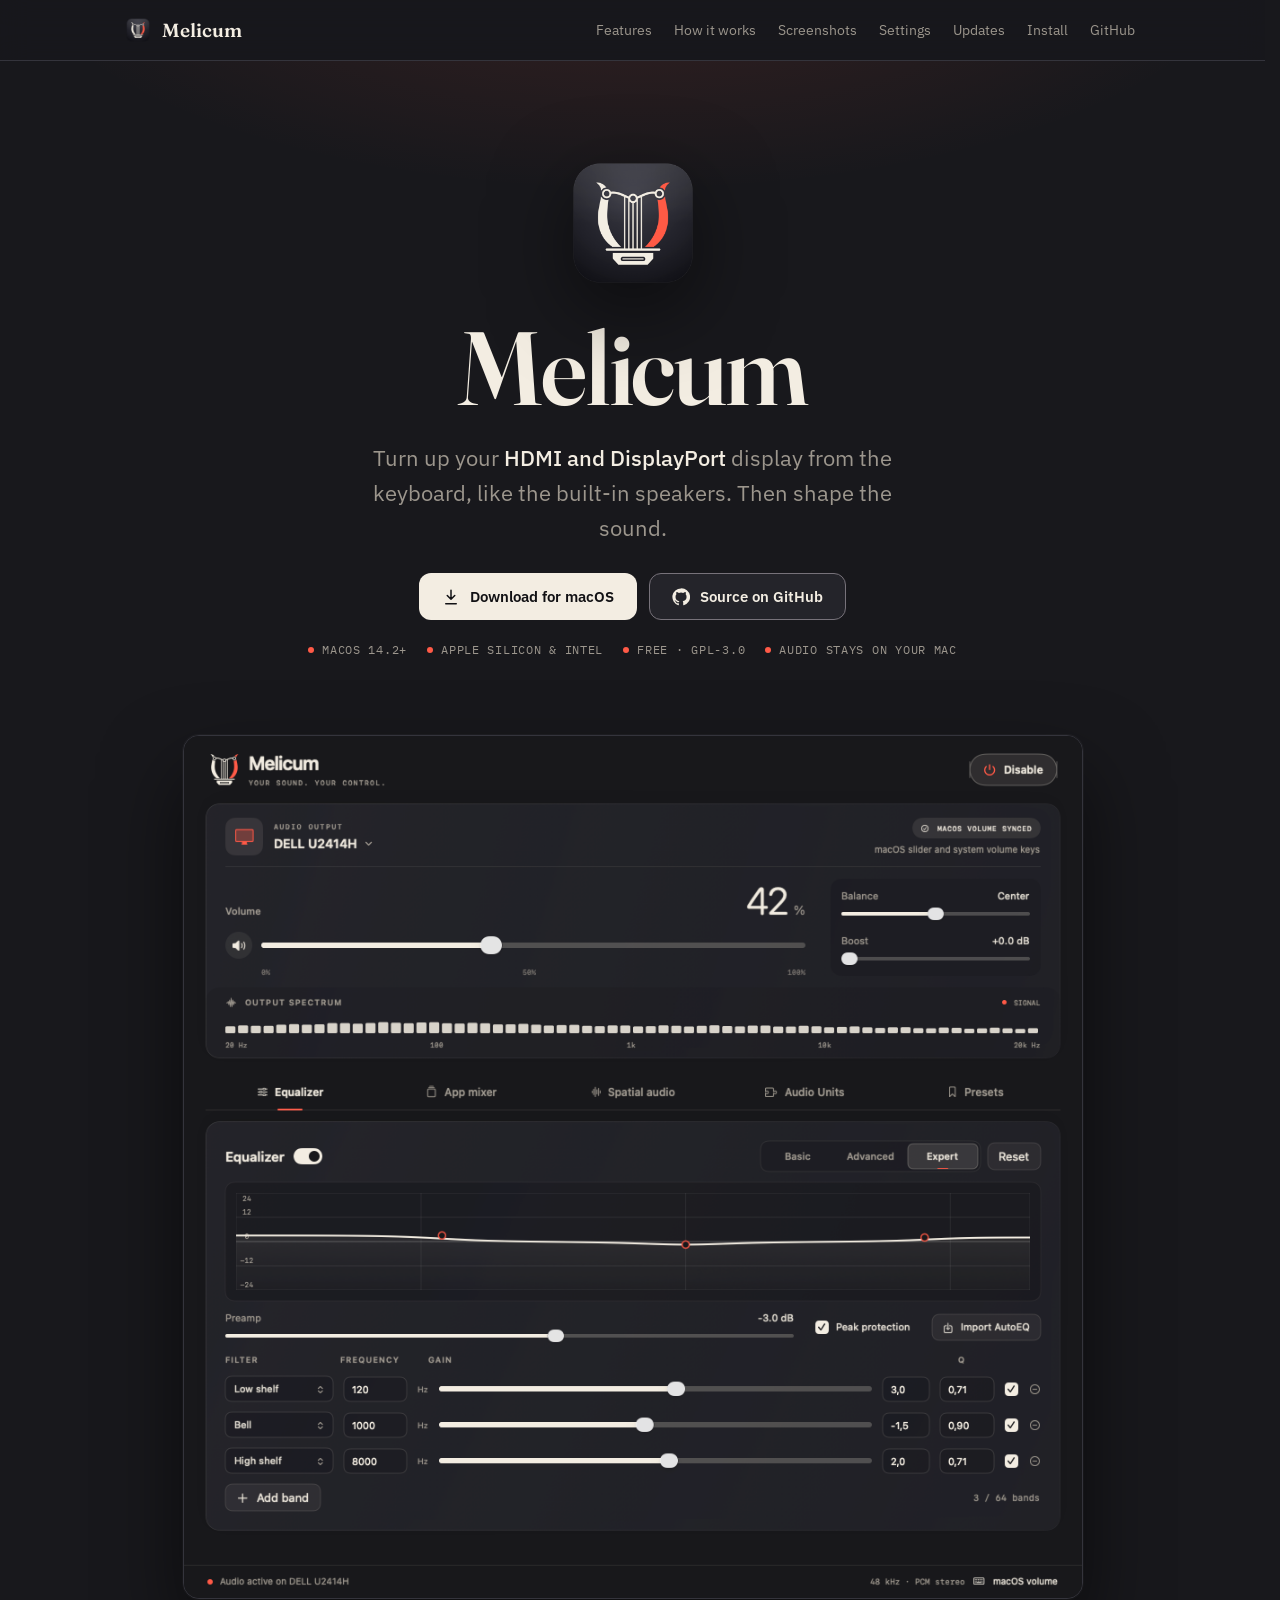
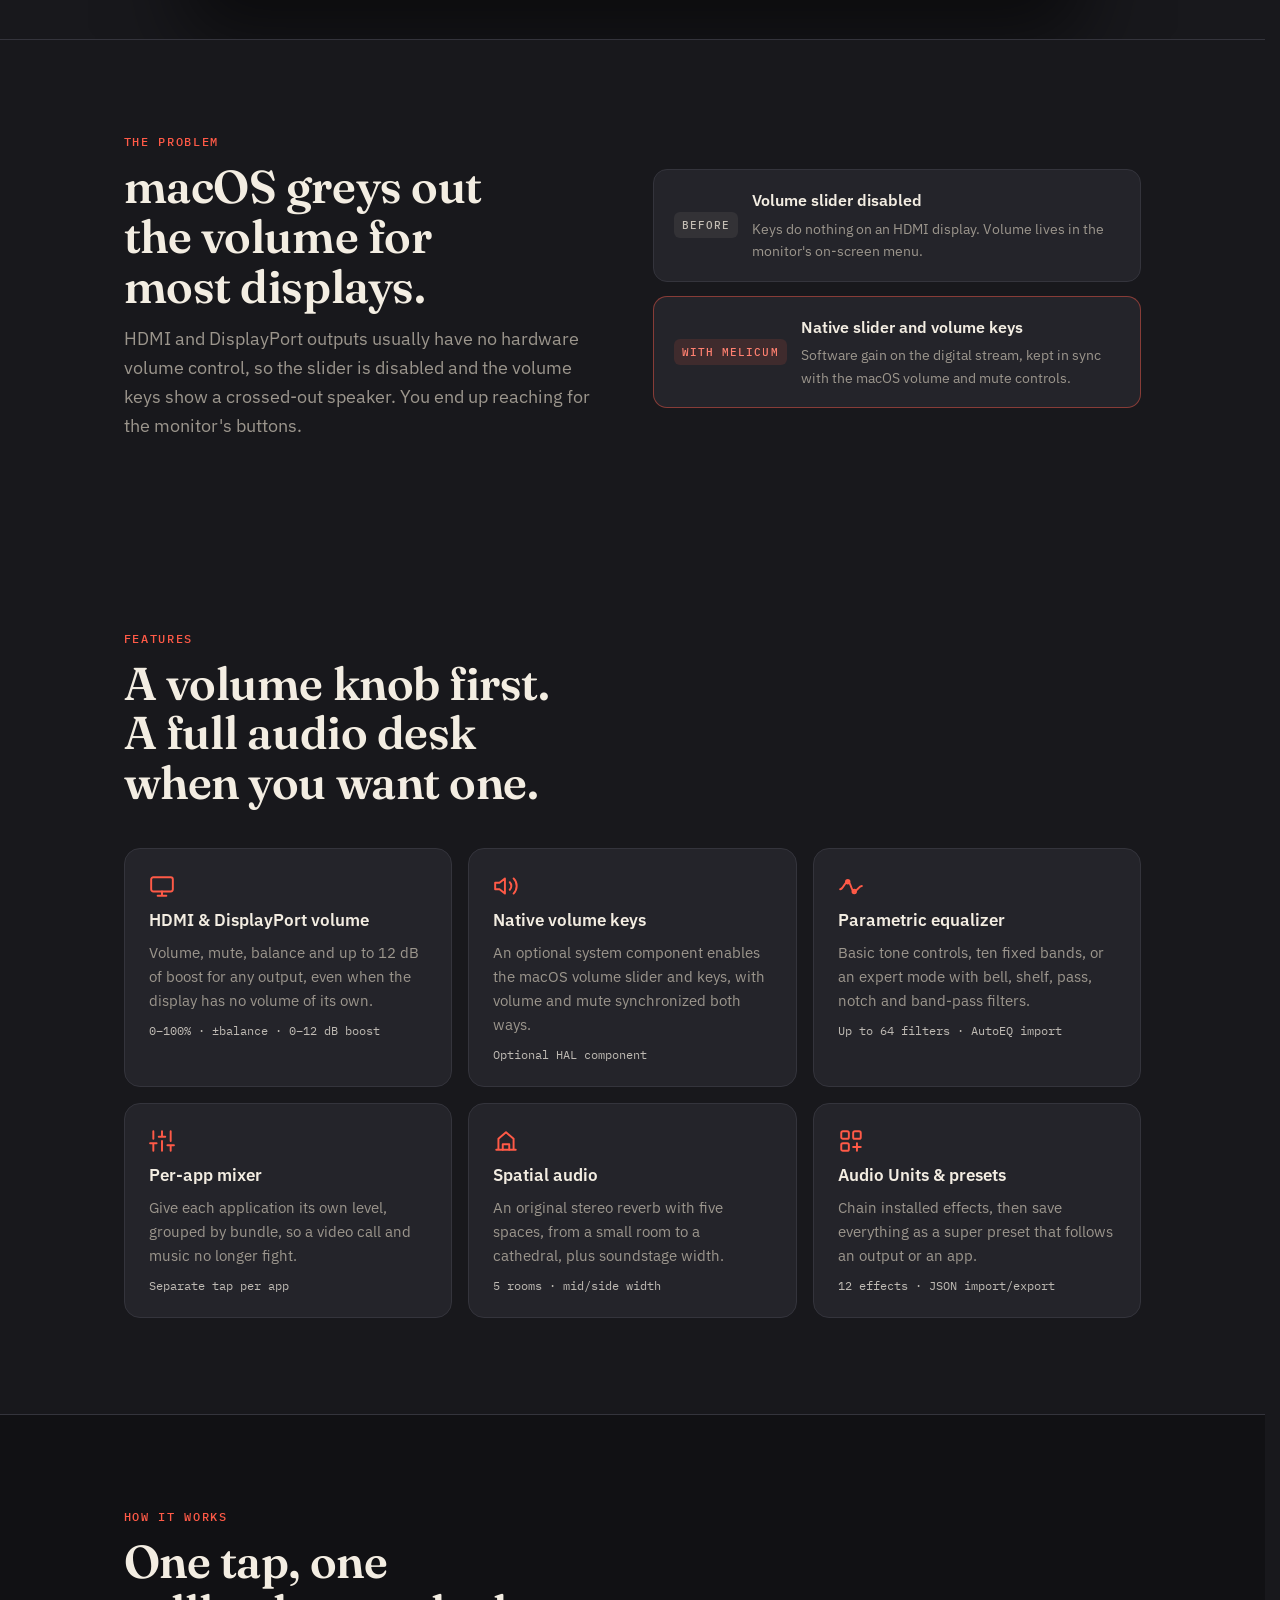
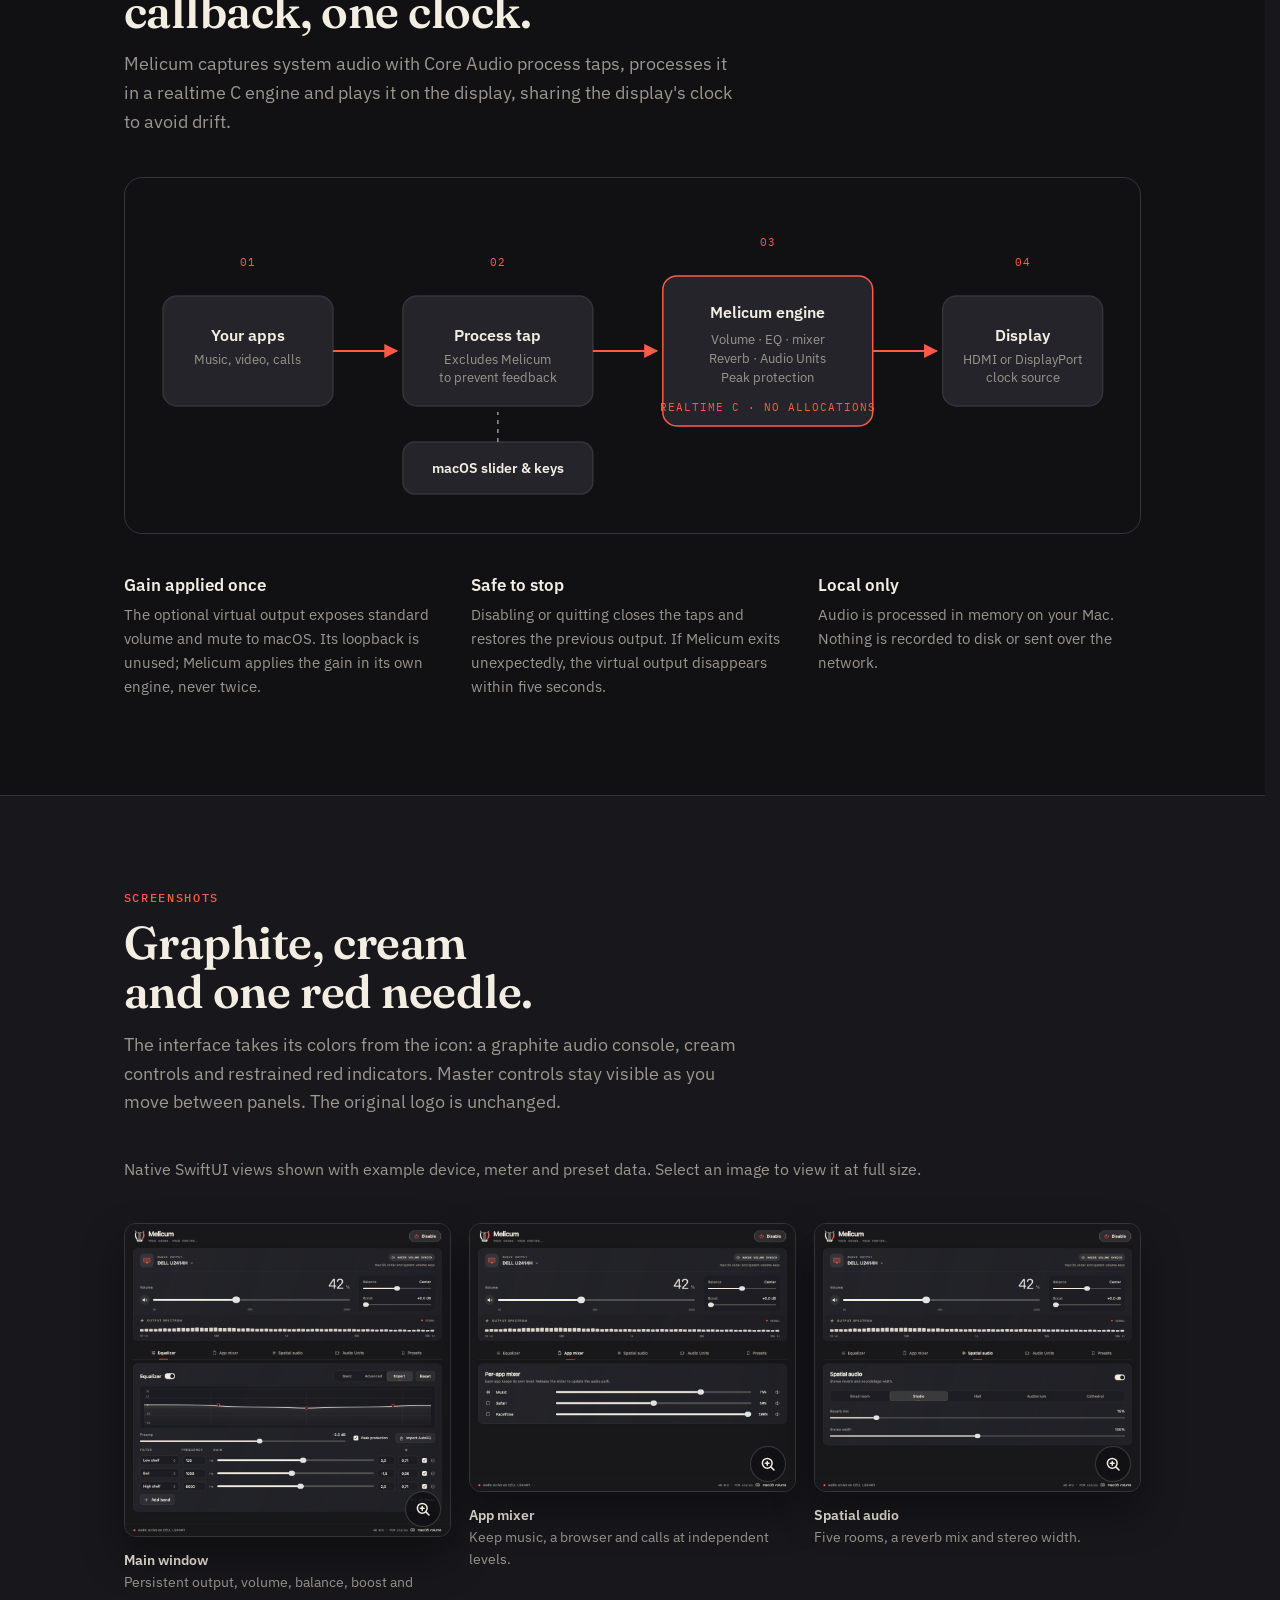
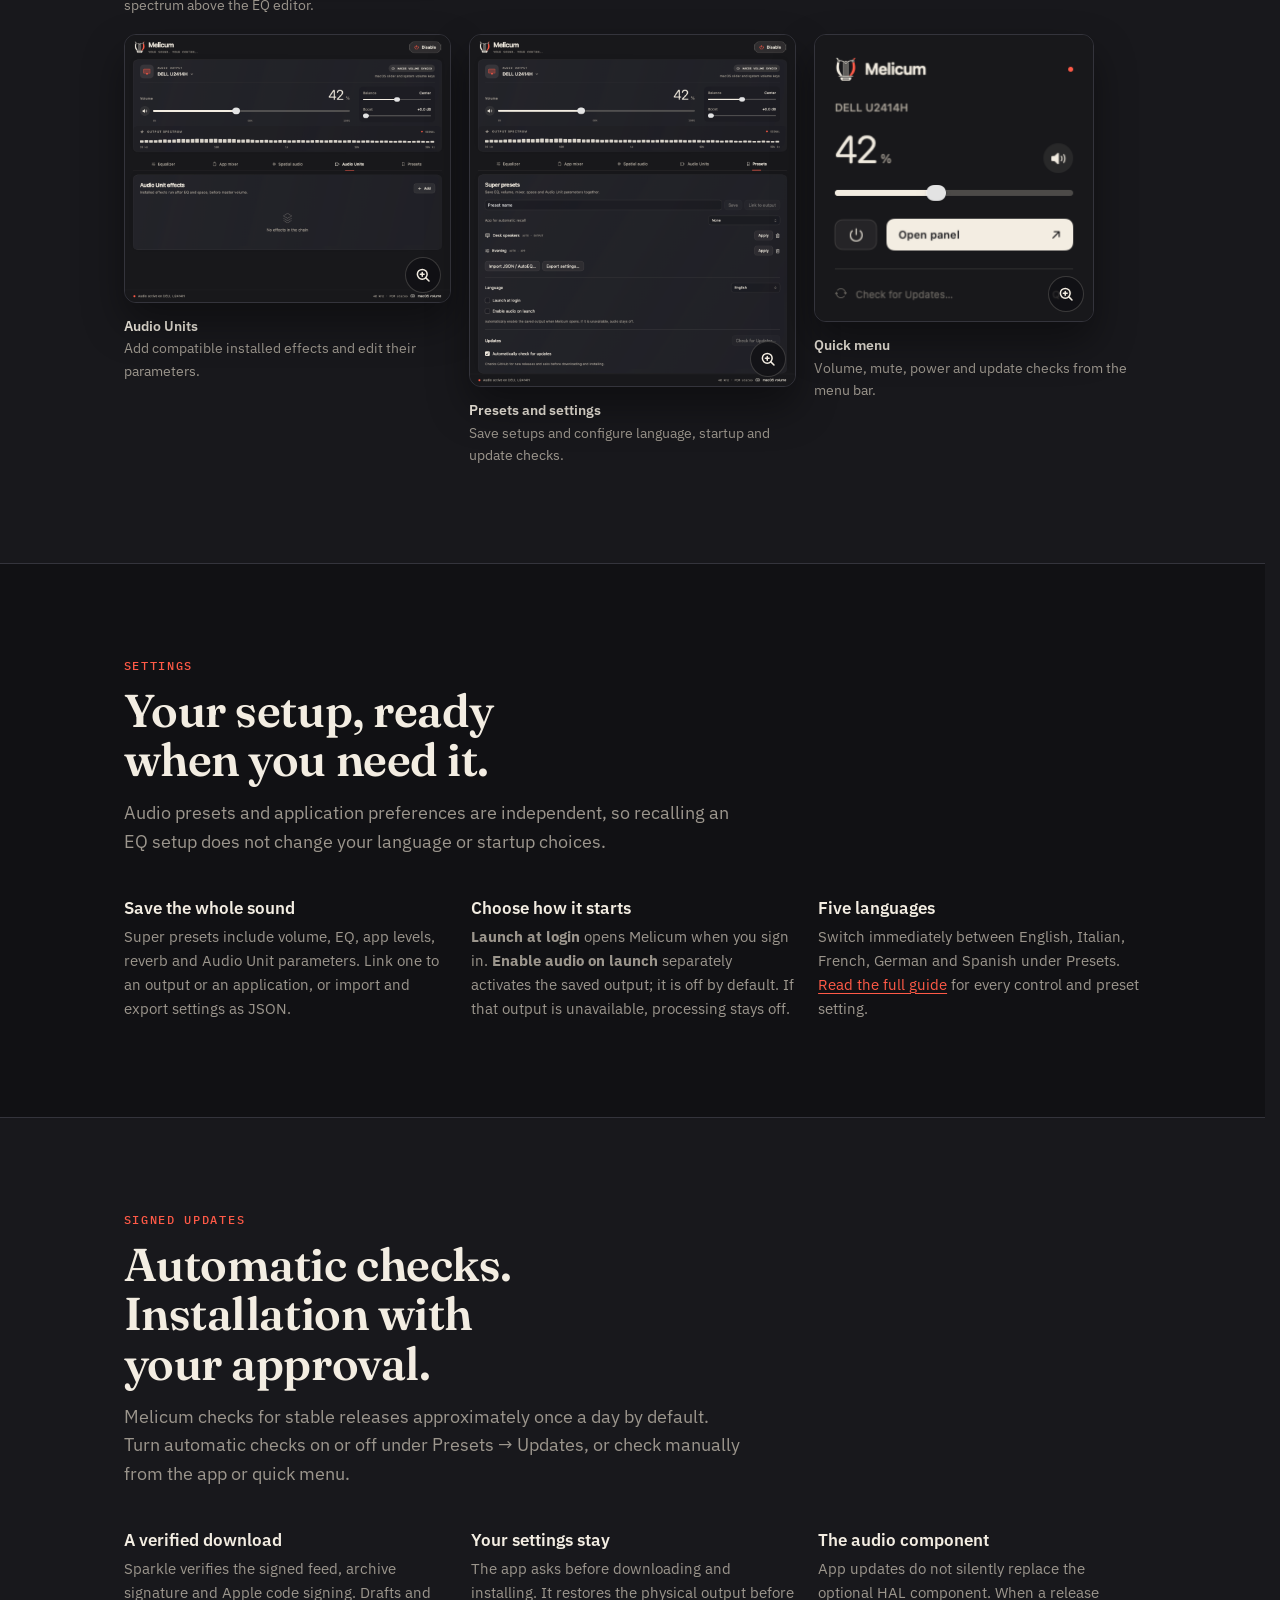
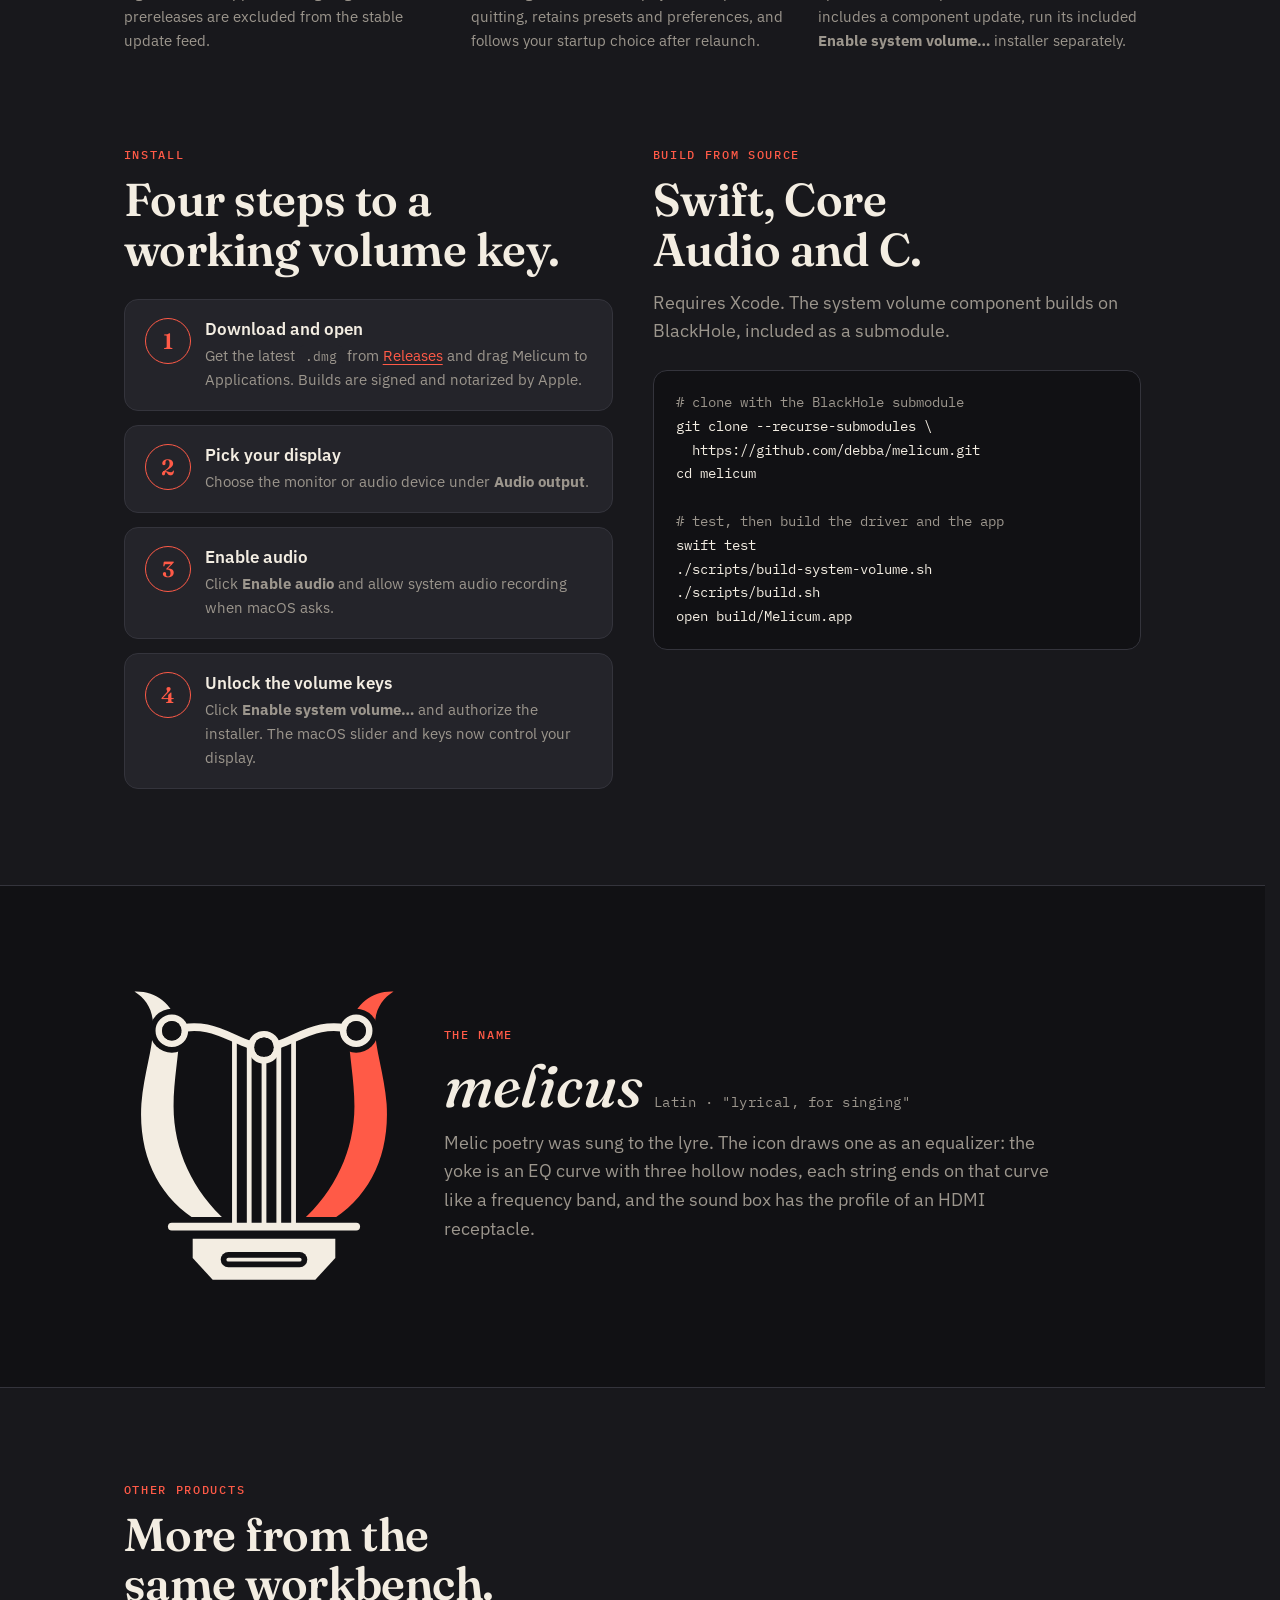
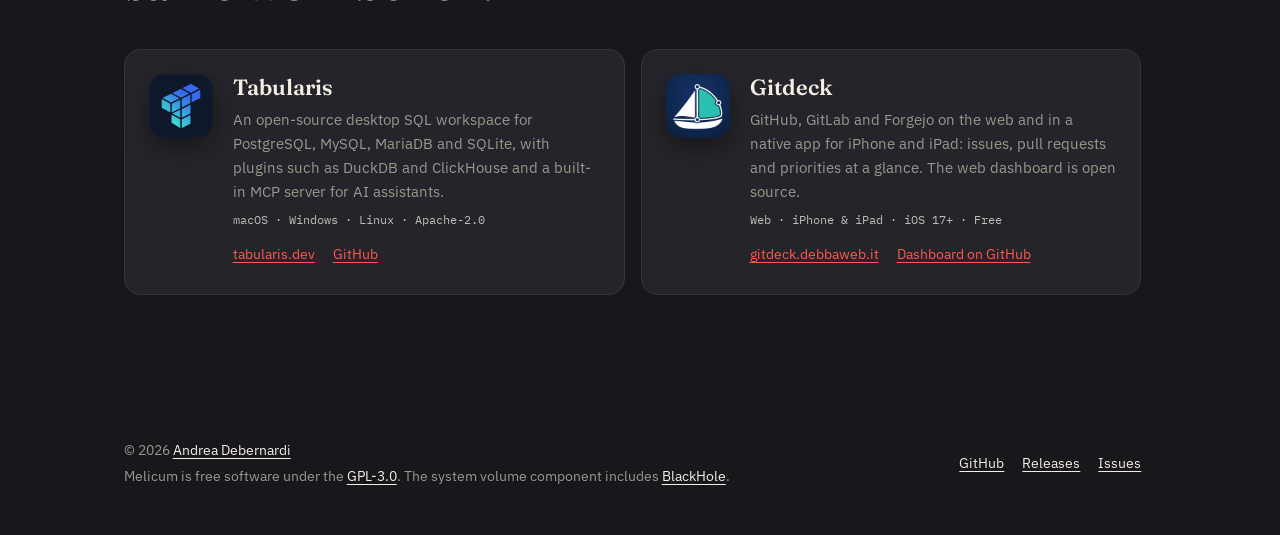
==== docs/index.html @ ee24181d "List Gitdeck on the web as well as iPhone and iPad" ====
<!doctype html>
<html lang="en">
<head>
<meta charset="utf-8">
<meta name="viewport" content="width=device-width, initial-scale=1">
<title>Melicum · HDMI and DisplayPort volume control for Mac</title>
<meta name="description" content="Melicum controls the volume of HDMI and DisplayPort displays on macOS, with native volume keys, a parametric equalizer, a per-app mixer and Audio Units. Free and open source.">
<meta name="robots" content="index, follow, max-image-preview:large">
<meta name="author" content="Andrea Debernardi">
<link rel="canonical" href="https://melicum.app/">
<meta property="og:type" content="website">
<meta property="og:site_name" content="Melicum">
<meta property="og:url" content="https://melicum.app/">
<meta property="og:title" content="Melicum · HDMI and DisplayPort volume control for Mac">
<meta property="og:description" content="Use your Mac's volume keys on HDMI and DisplayPort displays, with EQ, a per-app mixer and Audio Units. Free and open source.">
<meta property="og:image" content="https://melicum.app/images/social-card.png">
<meta property="og:image:width" content="1280">
<meta property="og:image:height" content="640">
<meta property="og:image:alt" content="Melicum: HDMI and DisplayPort volume for macOS, next to the app's main window">
<meta property="og:locale" content="en_US">
<meta name="twitter:card" content="summary_large_image">
<meta name="twitter:title" content="Melicum · HDMI and DisplayPort volume control for Mac">
<meta name="twitter:description" content="Use your Mac's volume keys on HDMI and DisplayPort displays, with EQ, a per-app mixer and Audio Units.">
<meta name="twitter:image" content="https://melicum.app/images/social-card.png">
<meta name="twitter:image:alt" content="Melicum: HDMI and DisplayPort volume for macOS, next to the app's main window">
<meta name="theme-color" content="#18181C">
<meta name="color-scheme" content="dark">
<link rel="icon" href="favicon.ico" sizes="32x32">
<link rel="icon" href="favicon.svg" type="image/svg+xml">
<link rel="apple-touch-icon" href="apple-touch-icon.png">
<script type="application/ld+json">
{
  "@context": "https://schema.org",
  "@type": "SoftwareApplication",
  "name": "Melicum",
  "alternateName": "Melicum HDMI volume control",
  "description": "Volume and mute control for HDMI and DisplayPort displays on macOS, with native volume keys, a parametric equalizer, a per-app mixer, spatial audio and Audio Units.",
  "url": "https://melicum.app/",
  "applicationCategory": "UtilitiesApplication",
  "applicationSubCategory": "Audio",
  "operatingSystem": "macOS 14.2 or later",
  "downloadUrl": "https://github.com/debba/melicum/releases/latest/download/Melicum.dmg",
  "installUrl": "https://github.com/debba/melicum/releases/latest",
  "softwareHelp": "https://github.com/debba/melicum/blob/main/docs/user-guide.md",
  "codeRepository": "https://github.com/debba/melicum",
  "license": "https://www.gnu.org/licenses/gpl-3.0.html",
  "isAccessibleForFree": true,
  "inLanguage": ["en", "it", "fr", "de", "es"],
  "image": "https://melicum.app/images/melicum-icon.png",
  "screenshot": "https://melicum.app/images/main-window.png",
  "featureList": ["HDMI and DisplayPort volume and mute", "Native macOS volume keys", "Parametric equalizer with AutoEQ import", "Per-app volume mixer", "Spatial audio reverb", "Audio Unit effects", "Signed automatic updates"],
  "offers": { "@type": "Offer", "price": "0", "priceCurrency": "USD" },
  "author": { "@type": "Person", "name": "Andrea Debernardi", "url": "https://github.com/debba" }
}
</script>
<link rel="preconnect" href="https://fonts.googleapis.com">
<link rel="preconnect" href="https://fonts.gstatic.com" crossorigin>
<link rel="stylesheet" href="https://fonts.googleapis.com/css2?family=Fraunces:opsz,wght@9..144,500;9..144,600&family=IBM+Plex+Sans:wght@400;500;600&family=IBM+Plex+Mono:wght@400;500&display=swap">
<script>document.documentElement.classList.add("js");</script>
<style>
/* Layout: single column story on graphite, like the app window; the VU red is the only accent. */
:root {
  --bg: #18181C; --bg-deep: #111114; --panel: #24242A; --line: #34343C; --line-strong: #77727A;
  --cream: #F3EDE2; --muted: #9C968D; --red: #FF5A47; --red-deep: #DE3B29;
  --display: "Fraunces", Georgia, serif;
  --body: "IBM Plex Sans", -apple-system, "Helvetica Neue", sans-serif;
  --mono: "IBM Plex Mono", ui-monospace, Menlo, monospace;
  --gutter: max(20px, 4vw);
  color-scheme: dark;
}
* { box-sizing: border-box; }
html { scroll-behavior: smooth; scroll-padding-top: 76px; scrollbar-gutter: stable; }
body { margin: 0; background: var(--bg); color: var(--cream); font: 16px/1.6 var(--body); -webkit-font-smoothing: antialiased; }
a { color: var(--red); text-decoration-thickness: 1px; text-underline-offset: 3px; }
:focus-visible { outline: 2px solid var(--red); outline-offset: 3px; border-radius: 6px; }
.skip { position: absolute; left: 12px; top: -60px; z-index: 20; padding: 10px 16px; border-radius: 10px; background: var(--cream); color: var(--bg-deep); font-weight: 600; text-decoration: none; }
.skip:focus { top: 12px; }
main:focus { outline: none; }
.sr-only { position: absolute; width: 1px; height: 1px; padding: 0; margin: -1px; overflow: hidden; clip: rect(0 0 0 0); white-space: nowrap; border: 0; }
img { max-width: 100%; height: auto; display: block; }
code { font-family: var(--mono); font-size: .88em; background: var(--panel); padding: 2px 6px; border-radius: 5px; }
.wrap { max-width: 1120px; margin: 0 auto; padding-inline: var(--gutter); }
.eyebrow { font: 500 12px/1 var(--mono); letter-spacing: .14em; text-transform: uppercase; color: var(--red); }
h1, h2, h3 { margin: 0; text-wrap: balance; }
h2 { font: 600 clamp(30px, 4.4vw, 46px)/1.08 var(--display); letter-spacing: -.01em; }
h3 { font: 600 17px/1.3 var(--body); }
p { margin: 0; }
.muted { color: var(--muted); }

/* Navigation */
header { position: sticky; top: 0; z-index: 10; }
nav { position: relative; background: color-mix(in srgb, var(--bg) 86%, transparent); backdrop-filter: blur(14px); border-bottom: 1px solid var(--line); }
nav .wrap { display: flex; align-items: center; gap: 24px; height: 60px; }
.brand { display: flex; align-items: center; gap: 10px; color: var(--cream); text-decoration: none; font: 600 19px var(--display); }
.brand img { width: 28px; height: 28px; }
nav ul { list-style: none; display: flex; flex-wrap: wrap; gap: 4px 10px; margin: 0 0 0 auto; padding: 0; font-size: 14px; }
nav ul a { color: var(--muted); text-decoration: none; display: inline-block; padding: 8px 6px; }
nav ul a:hover { color: var(--cream); }
.menu-toggle { display: none; margin-left: auto; width: 44px; height: 44px; padding: 0; place-items: center; border: 1px solid var(--line); border-radius: 12px; background: var(--panel); color: var(--cream); cursor: pointer; }
.menu-toggle svg { grid-area: 1 / 1; width: 22px; height: 22px; }
.menu-toggle .close, .menu-toggle[aria-expanded="true"] .open { display: none; }
.menu-toggle[aria-expanded="true"] .close { display: block; }

/* Hero */
.hero { position: relative; overflow: hidden; padding-block: 88px 40px; }
.hero::before { content: ""; position: absolute; inset: -20% -10% auto; height: 620px; background: radial-gradient(60% 60% at 50% 30%, rgba(255,90,71,.14), transparent 70%); pointer-events: none; }
.hero .wrap { position: relative; display: grid; grid-template-columns: minmax(0, 1fr); justify-items: center; text-align: center; gap: 22px; }
.hero .icon { width: 148px; height: 148px; filter: drop-shadow(0 24px 40px rgba(0,0,0,.5)); }
.hero h1 { font: 600 clamp(52px, 9vw, 104px)/.95 var(--display); letter-spacing: -.02em; }
.hero .lede { font-size: clamp(18px, 2.2vw, 22px); color: var(--muted); max-width: 40ch; }
.hero .lede b { color: var(--cream); font-weight: 500; }
.cta { display: flex; flex-wrap: wrap; justify-content: center; gap: 12px; margin-top: 6px; }
.btn { display: inline-flex; align-items: center; gap: 10px; padding: 13px 22px; border: 1px solid transparent; border-radius: 12px; font: 600 15px var(--body); text-decoration: none; transition: transform .15s ease, background .15s ease; }
.btn.primary { background: var(--cream); color: var(--bg-deep); }
@media (hover: hover) {
  .btn:hover { transform: translateY(-1px); }
  .btn.primary:hover { background: #FFFFFF; }
}
.btn.ghost { color: var(--cream); border-color: var(--line-strong); background: var(--panel); }
.btn svg { width: 18px; height: 18px; }
.facts { list-style: none; margin: 0; padding: 0; display: flex; flex-wrap: wrap; justify-content: center; gap: 8px 20px; font: 400 12px var(--mono); letter-spacing: .06em; text-transform: uppercase; color: var(--muted); }
.facts li::before { content: ""; display: inline-block; width: 6px; height: 6px; border-radius: 50%; background: var(--red); margin-right: 8px; vertical-align: 1px; }

.window { margin-top: 56px; border-radius: 16px; overflow: hidden; border: 1px solid var(--line); box-shadow: 0 40px 80px rgba(0,0,0,.55), 0 0 0 1px rgba(255,255,255,.03); max-width: 900px; width: 100%; }

section { padding-block: 96px; }
section > .wrap { display: grid; gap: 40px; }
.head { display: grid; gap: 14px; max-width: 62ch; }
.head p { color: var(--muted); font-size: 18px; }

/* Problem */
.problem { border-top: 1px solid var(--line); }
.split { display: grid; grid-template-columns: minmax(0, 1fr) minmax(0, 1fr); gap: 48px; align-items: center; }
.vs { display: grid; gap: 14px; }
.vs div { background: var(--panel); border: 1px solid var(--line); border-radius: 14px; padding: 18px 20px; display: grid; grid-template-columns: auto 1fr; gap: 4px 14px; align-items: center; }
.vs .tag { grid-row: span 2; font: 500 11px var(--mono); letter-spacing: .1em; text-transform: uppercase; padding: 6px 8px; border-radius: 6px; }
.vs .before .tag { color: #C4BEB5; background: rgba(156,150,141,.12); }
.vs .after { border-color: rgba(255,90,71,.45); }
.vs .after .tag { color: #FF8070; background: rgba(255,90,71,.12); }
.vs b { font-weight: 600; }
.vs span.d { color: var(--muted); font-size: 14px; }

/* Features */
.grid { display: grid; grid-template-columns: repeat(3, minmax(0, 1fr)); gap: 16px; }
.card { background: var(--panel); border: 1px solid var(--line); border-radius: 16px; padding: 24px; display: grid; gap: 10px; align-content: start; }
.card svg { width: 26px; height: 26px; color: var(--red); }
.card p { color: var(--muted); font-size: 15px; }
.card .spec { font: 400 12px var(--mono); color: var(--cream); opacity: .75; }

/* Routing diagram */
.flow { background: var(--bg-deep); border: 1px solid var(--line); border-radius: 18px; padding: 28px; }
.flow svg { width: 100%; height: auto; display: block; }
.flow-list { list-style: none; margin: 0; padding: 0; display: grid; gap: 10px; counter-reset: flow; }
.flow-list li { counter-increment: flow; background: var(--panel); border: 1px solid var(--line); border-radius: 12px; padding: 14px 16px; display: grid; gap: 2px; }
.flow-list li::before { content: "0" counter(flow); font: 500 11px var(--mono); letter-spacing: .1em; color: var(--red); }
.flow-list li.engine { border-color: var(--red); }
.flow-list b { font-weight: 600; }
.flow-list span { color: var(--muted); font-size: 14px; }
.notes { display: grid; grid-template-columns: repeat(3, minmax(0, 1fr)); gap: 24px; }
.notes p { color: var(--muted); font-size: 15px; }
.notes h3 { margin-bottom: 6px; }

/* Gallery */
.gallery { display: grid; grid-template-columns: repeat(3, minmax(0, 1fr)); gap: 18px; }
.gallery figure { margin: 0; display: grid; gap: 12px; align-content: start; }
.gallery a { position: relative; justify-self: start; border-radius: 12px; cursor: zoom-in; }
.gallery a::after { content: ""; position: absolute; right: 10px; bottom: 10px; width: 34px; height: 34px; border-radius: 50%; border: 1px solid rgba(243,237,226,.18); background: rgba(17,17,20,.8) url("data:image/svg+xml,%3Csvg xmlns='http://www.w3.org/2000/svg' viewBox='0 0 24 24' fill='none' stroke='%23F3EDE2' stroke-width='2' stroke-linecap='round'%3E%3Ccircle cx='11' cy='11' r='6.5'/%3E%3Cpath d='m20 20-4.2-4.2M11 8.5v5M8.5 11h5'/%3E%3C/svg%3E") center / 18px no-repeat; transition: background-color .15s ease; }
.gallery a:hover::after { background-color: var(--red-deep); }
.gallery img { border-radius: 12px; border: 1px solid var(--line); box-shadow: 0 20px 40px rgba(0,0,0,.4); transition: border-color .15s ease; }
.gallery a:hover img { border-color: var(--line-strong); }
.gallery figcaption { font-size: 14px; color: var(--muted); }
.gallery figcaption b { color: var(--cream); font-weight: 600; display: block; }

/* Lightbox: a full-screen dialog; the image grows out of its thumbnail. */
html:has(.lightbox[open]) { overflow: hidden; }
.lightbox { position: fixed; inset: 0; width: auto; height: auto; max-width: none; max-height: none; margin: 0; padding: 0; border: 0; background: none; color: var(--cream); overflow: hidden; }
.lightbox::backdrop { background: transparent; }
.lightbox[open] { display: grid; grid-template: "bar bar bar" auto "prev stage next" minmax(0, 1fr) "cap cap cap" auto / 76px minmax(0, 1fr) 76px; }
.lightbox > :not(.lb-bg) { position: relative; }
.lb-bg { position: absolute; inset: 0; background: rgba(17,17,20,.95); backdrop-filter: blur(12px); }
.lb-bar { grid-area: bar; display: flex; align-items: center; gap: 10px; padding: 14px 16px; }
.lb-count { margin-right: auto; padding-left: 4px; font: 500 12px var(--mono); letter-spacing: .14em; color: var(--muted); }
.lb-stage { grid-area: stage; container-type: size; display: grid; place-items: center; overflow: hidden; touch-action: pan-y pinch-zoom; }
.lb-img { width: min(100cqw, 100cqh * var(--ar), var(--w)); height: auto; aspect-ratio: var(--ar); border-radius: 10px; background: var(--panel); box-shadow: 0 30px 80px rgba(0,0,0,.6); cursor: zoom-in; user-select: none; -webkit-user-select: none; -webkit-user-drag: none; }
.lb-stage.zoomed { place-items: start; overflow: auto; overscroll-behavior: contain; touch-action: auto; }
.lb-stage.zoomed .lb-img { width: var(--zw); max-width: none; margin: auto; border-radius: 0; cursor: zoom-out; }
.lb-spinner { grid-area: stage; place-self: center; width: 36px; height: 36px; border: 2px solid var(--line-strong); border-top-color: var(--red); border-radius: 50%; opacity: 0; transition: opacity .2s ease; animation: spin .8s linear infinite; pointer-events: none; }
.lightbox.loading .lb-spinner { opacity: 1; }
@keyframes spin { to { transform: rotate(1turn); } }
.lb-btn { width: 44px; height: 44px; display: grid; place-items: center; padding: 0; border: 1px solid var(--line-strong); border-radius: 50%; background: rgba(36,36,42,.85); color: var(--cream); cursor: pointer; transition: border-color .15s ease, color .15s ease; }
.lb-btn:hover { border-color: var(--red); color: var(--red); }
.lb-btn svg { width: 20px; height: 20px; }
.lb-zoom .out, .lb-zoom[aria-pressed="true"] .in { display: none; }
.lb-zoom[aria-pressed="true"] .out { display: block; }
.lb-prev, .lb-next { place-self: center; }
.lb-prev { grid-area: prev; }
.lb-next { grid-area: next; }
.lb-caption { grid-area: cap; justify-self: center; max-width: 64ch; padding: 16px 20px 24px; text-align: center; font-size: 15px; color: var(--muted); }
.lb-caption b { display: block; color: var(--cream); font-weight: 600; }

/* Install */
.steps { list-style: none; margin: 0; padding: 0; display: grid; gap: 14px; counter-reset: step; }
.steps li { counter-increment: step; display: grid; grid-template-columns: 44px 1fr; gap: 16px; align-items: start; background: var(--panel); border: 1px solid var(--line); border-radius: 14px; padding: 18px 20px; }
.steps li::before { content: counter(step); font: 600 22px/1 var(--display); color: var(--red); width: 44px; height: 44px; border-radius: 50%; border: 1.5px solid var(--red); display: grid; place-items: center; }
.steps p { color: var(--muted); font-size: 15px; margin-top: 4px; }
pre { margin: 0; background: var(--bg-deep); border: 1px solid var(--line); border-radius: 14px; padding: 20px 22px; white-space: pre-wrap; overflow-wrap: anywhere; font: 400 14px/1.7 var(--mono); color: var(--cream); }
pre .c { color: var(--muted); }

/* Name */
.name { border-top: 1px solid var(--line); border-bottom: 1px solid var(--line); background: var(--bg-deep); }
.name .split { grid-template-columns: minmax(0, 280px) minmax(0, 1fr); }
.name img { width: 100%; max-width: 280px; margin-inline: auto; }
.word { font: 500 clamp(38px, 5vw, 60px)/1 var(--display); font-style: italic; letter-spacing: 0; }
.word small { font: 400 14px var(--mono); font-style: normal; color: var(--muted); margin-left: 12px; letter-spacing: .04em; }

/* Other products: whole cards are clickable through the title link. */
.products { display: grid; grid-template-columns: repeat(2, minmax(0, 1fr)); gap: 16px; }
.product { position: relative; display: grid; grid-template-columns: 64px minmax(0, 1fr); gap: 8px 20px; align-content: start; padding: 24px; background: var(--panel); border: 1px solid var(--line); border-radius: 16px; transition: border-color .15s ease; }
.product:hover { border-color: var(--line-strong); }
.product > :not(img) { grid-column: 2; }
.product img { grid-row: 1 / span 4; width: 64px; height: 64px; border-radius: 15px; box-shadow: 0 10px 24px rgba(0,0,0,.35); }
.product h3 { font: 600 22px/1.2 var(--display); }
.product h3 a { color: var(--cream); text-decoration: none; }
.product h3 a::after { content: ""; position: absolute; inset: 0; border-radius: 16px; }
.product h3 a:focus-visible { outline: none; }
.product:has(h3 a:focus-visible) { outline: 2px solid var(--red); outline-offset: 3px; }
.product p { color: var(--muted); font-size: 15px; }
.product .spec { font: 400 12px var(--mono); color: var(--cream); opacity: .75; }
.product .links { position: relative; display: flex; flex-wrap: wrap; gap: 4px 18px; margin-top: 4px; font-size: 14px; }
.product .links a { display: inline-block; padding-block: 4px; }

footer { padding-block: 48px; color: var(--muted); font-size: 14px; }
footer .wrap { display: flex; flex-wrap: wrap; gap: 12px 28px; justify-content: space-between; align-items: center; }
footer a { color: var(--cream); }
footer .legal { display: grid; gap: 4px; }
footer ul { list-style: none; margin: 0; padding: 0; display: flex; flex-wrap: wrap; gap: 4px 18px; }
footer ul a { display: inline-block; padding: 6px 0; }
.how { background: var(--bg-deep); color: var(--cream); border-block: 1px solid var(--line); }

@media (max-width: 900px) {
  .grid, .gallery, .notes { grid-template-columns: minmax(0, 1fr) minmax(0, 1fr); }
  .split, .name .split { grid-template-columns: minmax(0, 1fr); }
}
/* Compact header: the section links collapse behind a menu button (only when the script runs). */
@media (max-width: 860px) {
  .js nav .wrap { height: 56px; }
  .js .menu-toggle { display: grid; }
  .js nav ul { display: none; position: absolute; top: 100%; left: 0; right: 0; flex-direction: column; gap: 0; margin: 0; padding: 4px var(--gutter) 12px; background: var(--bg); border-bottom: 1px solid var(--line); box-shadow: 0 24px 40px rgba(0,0,0,.45); font-size: 17px; }
  .js nav.open ul { display: flex; animation: drop .18s ease-out; }
  .js nav ul a { display: block; padding: 13px 0; color: var(--cream); border-bottom: 1px solid var(--line); }
  .js nav ul li:last-child a { border-bottom: 0; }
}
@keyframes drop { from { opacity: 0; transform: translateY(-6px); } }
@media (max-width: 720px) {
  .flow svg { display: none; }
  .flow { padding: 16px; }
}
@media (min-width: 721px) { .flow-list { position: absolute; width: 1px; height: 1px; overflow: hidden; clip: rect(0 0 0 0); white-space: nowrap; } }
@media (max-width: 620px) {
  html:not(.js) header { position: static; }
  html:not(.js) nav .wrap { height: auto; flex-wrap: wrap; padding-block: 10px; gap: 6px; }
  html:not(.js) nav ul { margin-left: -6px; font-size: 15px; }
  .grid, .notes { grid-template-columns: minmax(0, 1fr); }
  section { padding-block: 64px; }
  .head p { font-size: 17px; }

  .hero { padding-block: 40px 16px; }
  .hero .wrap { gap: 18px; }
  .hero .icon { width: 112px; height: 112px; }
  .cta { flex-direction: column; width: 100%; max-width: 340px; }
  .cta .btn { justify-content: center; }
  .window { margin-top: 28px; border-radius: 12px; }

  .vs div { grid-template-columns: minmax(0, 1fr); padding: 16px 18px; }
  .vs .tag { grid-row: auto; justify-self: start; margin-bottom: 6px; }
  .card { padding: 20px; }

  /* Gallery becomes a swipeable strip that bleeds to the screen edges. */
  .gallery { grid-template-columns: none; grid-auto-flow: column; grid-auto-columns: 84%; gap: 14px; margin-inline: calc(-1 * var(--gutter)); padding: 0 var(--gutter) 8px; overflow-x: auto; scroll-snap-type: x mandatory; scroll-padding-inline: var(--gutter); overscroll-behavior-x: contain; scrollbar-width: none; }
  .gallery::-webkit-scrollbar { display: none; }
  .gallery figure { scroll-snap-align: start; }
  .gallery img { box-shadow: 0 8px 20px rgba(0,0,0,.35); }

  .steps li { grid-template-columns: 36px minmax(0, 1fr); gap: 14px; padding: 16px; }
  .steps li::before { width: 36px; height: 36px; font-size: 19px; }
  pre { padding: 16px 18px; font-size: 13px; }
  .name img { max-width: 200px; }
  .products { grid-template-columns: minmax(0, 1fr); }
  .product { grid-template-columns: 52px minmax(0, 1fr); gap: 8px 16px; padding: 20px; }
  .product img { grid-row: 1; width: 52px; height: 52px; border-radius: 12px; margin-bottom: 6px; }
  .product h3 { align-self: center; margin-bottom: 6px; }
  .product > :not(img, h3) { grid-column: 1 / -1; }
  .word small { display: block; margin: 12px 0 0; }
  footer ul a { padding: 10px 0; }

  .lightbox[open] { grid-template: "bar bar bar" auto "stage stage stage" minmax(0, 1fr) "prev cap next" auto / 68px minmax(0, 1fr) 68px; }
  .lb-bar { padding: 10px 12px; }
  .lb-stage { padding-inline: 10px; }
  .lb-caption { padding: 14px 0 20px; font-size: 14px; }
}
@media (prefers-reduced-motion: reduce) {
  html { scroll-behavior: auto; }
  .btn { transition: none; }
  .btn:hover { transform: none; }
  .js nav.open ul { animation: none; }
  .lb-spinner { animation-duration: 2.4s; }
}
@media (prefers-contrast: more) {
  :root { --muted: #CFC9C0; --line: #6B6670; --line-strong: #A49FA6; }
  .hero::before { display: none; }
  .card p, .notes p, .steps p { color: var(--cream); }
}
@media (forced-colors: active) {
  .btn, .card, .product, .steps li, .vs div, .flow, pre { border: 1px solid CanvasText; }
  .steps li::before { border-color: CanvasText; color: CanvasText; }
  .facts li::before { background: CanvasText; }
}
</style>
</head>
<body>

<a class="skip" href="#main">Skip to content</a>

<header>
<nav aria-label="Main">
  <div class="wrap">
    <a class="brand" href="#top"><img src="images/melicum-icon.png" alt="">Melicum</a>
    <button class="menu-toggle" type="button" aria-expanded="false" aria-controls="nav-links">
      <svg class="open" viewBox="0 0 24 24" fill="none" stroke="currentColor" stroke-width="1.8" stroke-linecap="round" aria-hidden="true"><path d="M4 7h16M4 12h16M4 17h16"/></svg>
      <svg class="close" viewBox="0 0 24 24" fill="none" stroke="currentColor" stroke-width="1.8" stroke-linecap="round" aria-hidden="true"><path d="m6 6 12 12M18 6 6 18"/></svg>
      <span class="sr-only">Menu</span>
    </button>
    <ul id="nav-links">
      <li><a href="#features">Features</a></li>
      <li><a href="#how">How it works</a></li>
      <li><a href="#screenshots">Screenshots</a></li>
      <li><a href="#settings">Settings</a></li>
      <li><a href="#updates">Updates</a></li>
      <li><a href="#install">Install</a></li>
      <li><a href="https://github.com/debba/melicum">GitHub</a></li>
    </ul>
  </div>
</nav>
</header>

<main id="main" tabindex="-1">
<section class="hero" id="top" aria-labelledby="title">
  <div class="wrap">
    <img class="icon" src="images/melicum-icon.png" alt="Melicum icon: a lyre whose yoke is an equalizer curve and whose sound box is an HDMI receptacle">
    <h1 id="title">Melicum</h1>
    <p class="lede">Turn up your <b>HDMI and DisplayPort</b> display from the keyboard, like the built-in speakers. Then shape the sound.</p>
    <div class="cta">
      <a class="btn primary" href="https://github.com/debba/melicum/releases/latest/download/Melicum.dmg">
        <svg viewBox="0 0 24 24" fill="none" stroke="currentColor" stroke-width="2" stroke-linecap="round" stroke-linejoin="round" aria-hidden="true"><path d="M12 3v12M7 10l5 5 5-5M5 21h14"/></svg>
        Download for macOS
      </a>
      <a class="btn ghost" href="https://github.com/debba/melicum">
        <svg viewBox="0 0 24 24" fill="currentColor" aria-hidden="true"><path d="M12 .5a11.5 11.5 0 0 0-3.64 22.41c.58.1.79-.25.79-.56v-2c-3.2.7-3.88-1.37-3.88-1.37-.53-1.33-1.28-1.69-1.28-1.69-1.05-.71.08-.7.08-.7 1.16.08 1.77 1.19 1.77 1.19 1.03 1.77 2.71 1.26 3.37.96.1-.75.4-1.26.73-1.55-2.55-.29-5.24-1.28-5.24-5.69 0-1.26.45-2.29 1.19-3.09-.12-.29-.52-1.46.11-3.05 0 0 .97-.31 3.17 1.18a11 11 0 0 1 5.77 0c2.2-1.49 3.17-1.18 3.17-1.18.63 1.59.23 2.76.11 3.05.74.8 1.19 1.83 1.19 3.09 0 4.42-2.69 5.39-5.26 5.68.41.36.78 1.06.78 2.14v3.17c0 .31.21.67.8.56A11.5 11.5 0 0 0 12 .5Z"/></svg>
        Source on GitHub
      </a>
    </div>
    <ul class="facts" role="list" aria-label="At a glance"><li>macOS 14.2+</li><li>Apple silicon &amp; Intel</li><li>Free · GPL-3.0</li><li>Audio stays on your Mac</li></ul>
    <img class="window" src="images/main-window.png" width="1000" height="960" fetchpriority="high" alt="Melicum main window: audio output set to a Dell monitor over HDMI, volume at 42 percent, balance, boost, output spectrum and the equalizer">
  </div>
</section>

<section class="problem" aria-labelledby="problem-title">
  <div class="wrap split">
    <div class="head">
      <div class="eyebrow">The problem</div>
      <h2 id="problem-title">macOS greys out the volume for most displays.</h2>
      <p>HDMI and DisplayPort outputs usually have no hardware volume control, so the slider is disabled and the volume keys show a crossed-out speaker. You end up reaching for the monitor's buttons.</p>
    </div>
    <div class="vs">
      <div class="before"><span class="tag">Before</span><b>Volume slider disabled</b><span class="d">Keys do nothing on an HDMI display. Volume lives in the monitor's on-screen menu.</span></div>
      <div class="after"><span class="tag">With Melicum</span><b>Native slider and volume keys</b><span class="d">Software gain on the digital stream, kept in sync with the macOS volume and mute controls.</span></div>
    </div>
  </div>
</section>

<section id="features" aria-labelledby="features-title">
  <div class="wrap">
    <div class="head">
      <div class="eyebrow">Features</div>
      <h2 id="features-title">A volume knob first. A full audio desk when you want one.</h2>
    </div>
    <div class="grid">
      <article class="card">
        <svg viewBox="0 0 24 24" fill="none" stroke="currentColor" stroke-width="1.8" stroke-linecap="round" stroke-linejoin="round" aria-hidden="true"><rect x="2" y="4" width="20" height="13" rx="2"/><path d="M8 21h8M12 17v4"/></svg>
        <h3>HDMI &amp; DisplayPort volume</h3>
        <p>Volume, mute, balance and up to 12 dB of boost for any output, even when the display has no volume of its own.</p>
        <span class="spec">0–100% · ±balance · 0–12 dB boost</span>
      </article>
      <article class="card">
        <svg viewBox="0 0 24 24" fill="none" stroke="currentColor" stroke-width="1.8" stroke-linecap="round" stroke-linejoin="round" aria-hidden="true"><path d="M11 5 6 9H2v6h4l5 4V5Z"/><path d="M15.5 8.5a5 5 0 0 1 0 7M19 5a10 10 0 0 1 0 14"/></svg>
        <h3>Native volume keys</h3>
        <p>An optional system component enables the macOS volume slider and keys, with volume and mute synchronized both ways.</p>
        <span class="spec">Optional HAL component</span>
      </article>
      <article class="card">
        <svg viewBox="0 0 24 24" fill="none" stroke="currentColor" stroke-width="1.8" stroke-linecap="round" stroke-linejoin="round" aria-hidden="true"><path d="M2 15c3 0 4-7 7-7s3 9 6 9 4-5 7-5"/><circle cx="9" cy="8" r="1.6"/><circle cx="15" cy="17" r="1.6"/></svg>
        <h3>Parametric equalizer</h3>
        <p>Basic tone controls, ten fixed bands, or an expert mode with bell, shelf, pass, notch and band-pass filters.</p>
        <span class="spec">Up to 64 filters · AutoEQ import</span>
      </article>
      <article class="card">
        <svg viewBox="0 0 24 24" fill="none" stroke="currentColor" stroke-width="1.8" stroke-linecap="round" stroke-linejoin="round" aria-hidden="true"><path d="M4 21V14M4 10V3M12 21V12M12 8V3M20 21V16M20 12V3M1 14h6M9 8h6M17 16h6"/></svg>
        <h3>Per-app mixer</h3>
        <p>Give each application its own level, grouped by bundle, so a video call and music no longer fight.</p>
        <span class="spec">Separate tap per app</span>
      </article>
      <article class="card">
        <svg viewBox="0 0 24 24" fill="none" stroke="currentColor" stroke-width="1.8" stroke-linecap="round" stroke-linejoin="round" aria-hidden="true"><path d="M3 20h18M5 20V10l7-6 7 6v10"/><path d="M9 20v-5h6v5"/></svg>
        <h3>Spatial audio</h3>
        <p>An original stereo reverb with five spaces, from a small room to a cathedral, plus soundstage width.</p>
        <span class="spec">5 rooms · mid/side width</span>
      </article>
      <article class="card">
        <svg viewBox="0 0 24 24" fill="none" stroke="currentColor" stroke-width="1.8" stroke-linecap="round" stroke-linejoin="round" aria-hidden="true"><rect x="3" y="3" width="7" height="7" rx="1.5"/><rect x="14" y="3" width="7" height="7" rx="1.5"/><rect x="3" y="14" width="7" height="7" rx="1.5"/><path d="M17.5 14v7M14 17.5h7"/></svg>
        <h3>Audio Units &amp; presets</h3>
        <p>Chain installed effects, then save everything as a super preset that follows an output or an app.</p>
        <span class="spec">12 effects · JSON import/export</span>
      </article>
    </div>
  </div>
</section>

<section id="how" class="how" aria-labelledby="how-title">
  <div class="wrap">
    <div class="head">
      <div class="eyebrow">How it works</div>
      <h2 id="how-title">One tap, one callback, one clock.</h2>
      <p>Melicum captures system audio with Core Audio process taps, processes it in a realtime C engine and plays it on the display, sharing the display's clock to avoid drift.</p>
    </div>
    <div class="flow">
      <svg aria-hidden="true" focusable="false" viewBox="0 0 960 300" xmlns="http://www.w3.org/2000/svg" font-family="IBM Plex Sans, sans-serif">
        <defs><marker id="arrow" viewBox="0 0 10 10" refX="9" refY="5" markerWidth="7" markerHeight="7" orient="auto"><path d="M0 0 10 5 0 10z" fill="#FF5A47"/></marker></defs>
        <g fill="#24242A" stroke="#34343C" stroke-width="1.5">
          <rect x="10" y="90" width="170" height="110" rx="14"/>
          <rect x="250" y="90" width="190" height="110" rx="14"/>
          <rect x="510" y="70" width="210" height="150" rx="14" stroke="#FF5A47"/>
          <rect x="790" y="90" width="160" height="110" rx="14"/>
          <rect x="250" y="236" width="190" height="52" rx="12"/>
        </g>
        <g fill="none" stroke="#FF5A47" stroke-width="2" marker-end="url(#arrow)">
          <path d="M180 145H244"/><path d="M440 145H504"/><path d="M720 145H784"/>
        </g>
        <path d="M345 236V206" stroke="#9C968D" stroke-width="1.5" stroke-dasharray="4 5" fill="none"/>
        <g fill="#F3EDE2" font-weight="600" font-size="16" text-anchor="middle">
          <text x="95" y="135">Your apps</text>
          <text x="345" y="135">Process tap</text>
          <text x="615" y="112">Melicum engine</text>
          <text x="870" y="135">Display</text>
          <text x="345" y="267" font-size="14">macOS slider &amp; keys</text>
        </g>
        <g fill="#9C968D" font-size="13" text-anchor="middle">
          <text x="95" y="158">Music, video, calls</text>
          <text x="345" y="158">Excludes Melicum</text>
          <text x="345" y="176">to prevent feedback</text>
          <text x="615" y="138">Volume · EQ · mixer</text>
          <text x="615" y="157">Reverb · Audio Units</text>
          <text x="615" y="176">Peak protection</text>
          <text x="870" y="158">HDMI or DisplayPort</text>
          <text x="870" y="176">clock source</text>
        </g>
        <g font-family="IBM Plex Mono, monospace" font-size="11" fill="#FF5A47" text-anchor="middle" letter-spacing="1">
          <text x="615" y="205">REALTIME C · NO ALLOCATIONS</text>
          <text x="95" y="60">01</text><text x="345" y="60">02</text><text x="615" y="40">03</text><text x="870" y="60">04</text>
        </g>
      </svg>
      <ol class="flow-list" role="list" aria-label="Audio path">
        <li><b>Your apps</b><span>Music, video and calls play to the Melicum output.</span></li>
        <li><b>Process tap</b><span>Core Audio captures them, excluding Melicum itself to prevent feedback. The macOS slider and volume keys control this output.</span></li>
        <li class="engine"><b>Melicum engine</b><span>Realtime C with no allocations: volume, EQ, mixer, reverb, Audio Units and peak protection.</span></li>
        <li><b>Display</b><span>The HDMI or DisplayPort output plays the result and provides the clock.</span></li>
      </ol>
    </div>
    <div class="notes">
      <div><h3>Gain applied once</h3><p>The optional virtual output exposes standard volume and mute to macOS. Its loopback is unused; Melicum applies the gain in its own engine, never twice.</p></div>
      <div><h3>Safe to stop</h3><p>Disabling or quitting closes the taps and restores the previous output. If Melicum exits unexpectedly, the virtual output disappears within five seconds.</p></div>
      <div><h3>Local only</h3><p>Audio is processed in memory on your Mac. Nothing is recorded to disk or sent over the network.</p></div>
    </div>
  </div>
</section>

<section id="screenshots" aria-labelledby="shots-title">
  <div class="wrap">
    <div class="head">
      <div class="eyebrow">Screenshots</div>
      <h2 id="shots-title">Graphite, cream and one red needle.</h2>
      <p>The interface takes its colors from the icon: a graphite audio console, cream controls and restrained red indicators. Master controls stay visible as you move between panels. The original logo is unchanged.</p>
    </div>
    <p class="muted">Native SwiftUI views shown with example device, meter and preset data. Select an image to view it at full size.</p>
    <div class="gallery">
      <figure><a href="images/main-window.png"><img src="images/main-window.png" width="1000" height="960" loading="lazy" alt="Redesigned master console and expert equalizer"></a><figcaption><b>Main window</b>Persistent output, volume, balance, boost and spectrum above the EQ editor.</figcaption></figure>
      <figure><a href="images/app-mixer.png"><img src="images/app-mixer.png" width="1000" height="820" loading="lazy" alt="Independent application volume and mute controls"></a><figcaption><b>App mixer</b>Keep music, a browser and calls at independent levels.</figcaption></figure>
      <figure><a href="images/spatial-audio.png"><img src="images/spatial-audio.png" width="1000" height="820" loading="lazy" alt="Spatial audio switch, room selector, reverb mix and stereo width"></a><figcaption><b>Spatial audio</b>Five rooms, a reverb mix and stereo width.</figcaption></figure>
      <figure><a href="images/audio-units.png"><img src="images/audio-units.png" width="1000" height="820" loading="lazy" alt="Audio Unit effects panel with Add effect action"></a><figcaption><b>Audio Units</b>Add compatible installed effects and edit their parameters.</figcaption></figure>
      <figure><a href="images/presets.png"><img src="images/presets.png" width="1000" height="1080" loading="lazy" alt="Saved presets, language, startup and automatic update preferences"></a><figcaption><b>Presets and settings</b>Save setups and configure language, startup and update checks.</figcaption></figure>
      <figure><a href="images/menu-bar.png"><img src="images/menu-bar.png" width="280" height="288" loading="lazy" alt="Compact menu bar panel with master volume and Open panel action"></a><figcaption><b>Quick menu</b>Volume, mute, power and update checks from the menu bar.</figcaption></figure>
    </div>
  </div>
</section>

<section id="settings" class="how" aria-labelledby="settings-title">
  <div class="wrap">
    <div class="head">
      <div class="eyebrow">Settings</div>
      <h2 id="settings-title">Your setup, ready when you need it.</h2>
      <p>Audio presets and application preferences are independent, so recalling an EQ setup does not change your language or startup choices.</p>
    </div>
    <div class="notes">
      <div><h3>Save the whole sound</h3><p>Super presets include volume, EQ, app levels, reverb and Audio Unit parameters. Link one to an output or an application, or import and export settings as JSON.</p></div>
      <div><h3>Choose how it starts</h3><p><b>Launch at login</b> opens Melicum when you sign in. <b>Enable audio on launch</b> separately activates the saved output; it is off by default. If that output is unavailable, processing stays off.</p></div>
      <div><h3>Five languages</h3><p>Switch immediately between English, Italian, French, German and Spanish under Presets. <a href="https://github.com/debba/melicum/blob/main/docs/user-guide.md">Read the full guide</a> for every control and preset setting.</p></div>
    </div>
  </div>
</section>

<section id="updates" aria-labelledby="updates-title">
  <div class="wrap">
    <div class="head">
      <div class="eyebrow">Signed updates</div>
      <h2 id="updates-title">Automatic checks. Installation with your approval.</h2>
      <p>Melicum checks for stable releases approximately once a day by default. Turn automatic checks on or off under Presets → Updates, or check manually from the app or quick menu.</p>
    </div>
    <div class="notes">
      <div><h3>A verified download</h3><p>Sparkle verifies the signed feed, archive signature and Apple code signing. Drafts and prereleases are excluded from the stable update feed.</p></div>
      <div><h3>Your settings stay</h3><p>The app asks before downloading and installing. It restores the physical output before quitting, retains presets and preferences, and follows your startup choice after relaunch.</p></div>
      <div><h3>The audio component</h3><p>App updates do not silently replace the optional HAL component. When a release includes a component update, run its included <b>Enable system volume…</b> installer separately.</p></div>
    </div>
  </div>
</section>

<section id="install" style="padding-top: 0;" aria-labelledby="install-title">
  <div class="wrap split" style="align-items: start;">
    <div style="display: grid; gap: 24px;">
      <div class="head">
        <div class="eyebrow">Install</div>
        <h2 id="install-title">Four steps to a working volume key.</h2>
      </div>
      <ol class="steps" role="list">
        <li><div><h3>Download and open</h3><p>Get the latest <code>.dmg</code> from <a href="https://github.com/debba/melicum/releases/latest">Releases</a> and drag Melicum to Applications. Builds are signed and notarized by Apple.</p></div></li>
        <li><div><h3>Pick your display</h3><p>Choose the monitor or audio device under <b>Audio output</b>.</p></div></li>
        <li><div><h3>Enable audio</h3><p>Click <b>Enable audio</b> and allow system audio recording when macOS asks.</p></div></li>
        <li><div><h3>Unlock the volume keys</h3><p>Click <b>Enable system volume…</b> and authorize the installer. The macOS slider and keys now control your display.</p></div></li>
      </ol>
    </div>
    <div style="display: grid; gap: 24px;">
      <div class="head">
        <div class="eyebrow">Build from source</div>
        <h2>Swift, Core Audio and C.</h2>
        <p>Requires Xcode. The system volume component builds on BlackHole, included as a submodule.</p>
      </div>
<pre><span class="c"># clone with the BlackHole submodule</span>
git clone --recurse-submodules \
  https://github.com/debba/melicum.git
cd melicum

<span class="c"># test, then build the driver and the app</span>
swift test
./scripts/build-system-volume.sh
./scripts/build.sh
open build/Melicum.app</pre>
    </div>
  </div>
</section>

<section class="name" aria-labelledby="name-title">
  <div class="wrap split">
    <img src="images/melicum-mark.svg" width="280" height="308" alt="The Melicum lyre mark in cream and red">
    <div class="head">
      <div class="eyebrow">The name</div>
      <h2 class="word" id="name-title"><span lang="la">melicus</span><small>Latin · "lyrical, for singing"</small></h2>
      <p>Melic poetry was sung to the lyre. The icon draws one as an equalizer: the yoke is an EQ curve with three hollow nodes, each string ends on that curve like a frequency band, and the sound box has the profile of an HDMI receptacle.</p>
    </div>
  </div>
</section>

<section id="more" aria-labelledby="more-title">
  <div class="wrap">
    <div class="head">
      <div class="eyebrow">Other products</div>
      <h2 id="more-title">More from the same workbench.</h2>
    </div>
    <div class="products">
      <article class="product">
        <img src="images/tabularis-icon.png" width="64" height="64" alt="">
        <h3><a href="https://tabularis.dev">Tabularis</a></h3>
        <p>An open-source desktop SQL workspace for PostgreSQL, MySQL, MariaDB and SQLite, with plugins such as DuckDB and ClickHouse and a built-in MCP server for AI assistants.</p>
        <span class="spec">macOS · Windows · Linux · Apache-2.0</span>
        <p class="links"><a href="https://tabularis.dev">tabularis.dev</a><a href="https://github.com/TabularisDB/tabularis">GitHub</a></p>
      </article>
      <article class="product">
        <img src="images/gitdeck-icon.png" width="64" height="64" alt="">
        <h3><a href="https://gitdeck.debbaweb.it/en/">Gitdeck</a></h3>
        <p>GitHub, GitLab and Forgejo on the web and in a native app for iPhone and iPad: issues, pull requests and priorities at a glance. The web dashboard is open source.</p>
        <span class="spec">Web · iPhone &amp; iPad · iOS 17+ · Free</span>
        <p class="links"><a href="https://gitdeck.debbaweb.it/en/">gitdeck.debbaweb.it</a><a href="https://github.com/debba/gitdeck">Dashboard on GitHub</a></p>
      </article>
    </div>
  </div>
</section>
</main>

<footer>
  <div class="wrap">
    <div class="legal">
      <p>© 2026 <a href="https://debbaweb.it">Andrea Debernardi</a></p>
      <p>Melicum is free software under the <a href="https://github.com/debba/melicum/blob/main/LICENSE">GPL-3.0</a>. The system volume component includes <a href="https://github.com/ExistentialAudio/BlackHole">BlackHole</a>.</p>
    </div>
    <ul aria-label="Project links"><li><a href="https://github.com/debba/melicum">GitHub</a></li><li><a href="https://github.com/debba/melicum/releases">Releases</a></li><li><a href="https://github.com/debba/melicum/issues">Issues</a></li></ul>
  </div>
</footer>

<dialog class="lightbox" aria-labelledby="lb-title">
  <div class="lb-bg"></div>
  <div class="lb-bar lb-ui">
    <span class="lb-count"></span>
    <button class="lb-btn lb-zoom" type="button" aria-pressed="false" aria-label="Zoom">
      <svg class="in" viewBox="0 0 24 24" fill="none" stroke="currentColor" stroke-width="2" stroke-linecap="round" aria-hidden="true"><circle cx="11" cy="11" r="6.5"/><path d="m20 20-4.2-4.2M11 8.5v5M8.5 11h5"/></svg>
      <svg class="out" viewBox="0 0 24 24" fill="none" stroke="currentColor" stroke-width="2" stroke-linecap="round" aria-hidden="true"><circle cx="11" cy="11" r="6.5"/><path d="m20 20-4.2-4.2M8.5 11h5"/></svg>
    </button>
    <button class="lb-btn lb-close" type="button" aria-label="Close" autofocus>
      <svg viewBox="0 0 24 24" fill="none" stroke="currentColor" stroke-width="2" stroke-linecap="round" aria-hidden="true"><path d="m6 6 12 12M18 6 6 18"/></svg>
    </button>
  </div>
  <div class="lb-stage"><img class="lb-img" alt="" draggable="false"></div>
  <div class="lb-spinner" aria-hidden="true"></div>
  <button class="lb-btn lb-prev lb-ui" type="button" aria-label="Previous screenshot">
    <svg viewBox="0 0 24 24" fill="none" stroke="currentColor" stroke-width="2" stroke-linecap="round" stroke-linejoin="round" aria-hidden="true"><path d="m15 5-7 7 7 7"/></svg>
  </button>
  <button class="lb-btn lb-next lb-ui" type="button" aria-label="Next screenshot">
    <svg viewBox="0 0 24 24" fill="none" stroke="currentColor" stroke-width="2" stroke-linecap="round" stroke-linejoin="round" aria-hidden="true"><path d="m9 5 7 7-7 7"/></svg>
  </button>
  <p class="lb-caption lb-ui" aria-live="polite"><b id="lb-title"></b><span class="lb-text"></span></p>
</dialog>

<script type="module">
// Mobile navigation: the section links collapse behind a disclosure button.
const nav = document.querySelector("nav");
const menu = nav.querySelector(".menu-toggle");
const setMenu = open => { nav.classList.toggle("open", open); menu.setAttribute("aria-expanded", open); };
menu.addEventListener("click", () => setMenu(!nav.classList.contains("open")));
nav.querySelector("ul").addEventListener("click", event => { if (event.target.closest("a")) setMenu(false); });
document.addEventListener("click", event => { if (!nav.contains(event.target)) setMenu(false); });
document.addEventListener("keydown", event => {
  if (event.key === "Escape" && nav.classList.contains("open")) { setMenu(false); menu.focus(); }
});
matchMedia("(max-width: 860px)").addEventListener("change", () => setMenu(false));

// Screenshot lightbox: grows from the thumbnail, browses with buttons, arrow keys and swipes, and zooms on tap.
const box = document.querySelector(".lightbox");
const stage = box.querySelector(".lb-stage");
const view = box.querySelector(".lb-img");
const zoomButton = box.querySelector(".lb-zoom");
const backdrop = box.querySelector(".lb-bg");
const chrome = [...box.querySelectorAll(".lb-ui")];
const calm = matchMedia("(prefers-reduced-motion: reduce)");
const ease = "cubic-bezier(.2, .8, .2, 1)";
const slides = [...document.querySelectorAll(".gallery figure")].map(figure => {
  const link = figure.querySelector("a"), thumb = figure.querySelector("img"), caption = figure.querySelector("figcaption");
  return {
    link, thumb, src: link.href, alt: thumb.alt,
    width: +thumb.getAttribute("width"), height: +thumb.getAttribute("height"),
    title: caption.querySelector("b").textContent, text: caption.lastChild.textContent.trim(),
  };
});
let index = 0, busy = false, zoomed = false, swipedAt = 0, running = [];

const wrap = i => (i + slides.length) % slides.length;
const preload = i => {
  const slide = slides[wrap(i)];
  if (!slide.ready) { const image = new Image(); image.src = slide.src; slide.ready = image.decode().catch(() => {}); }
  return slide.ready;
};
const play = (element, frames, options) => { const animation = element.animate(frames, options); running.push(animation); return animation.finished.catch(() => {}); };
const fade = (to, duration, delay = 0) => Promise.all([
  play(backdrop, [{ opacity: 1 - to }, { opacity: to }], { duration, easing: "ease", fill: "both" }),
  ...chrome.map(element => play(element, [{ opacity: 1 - to }, { opacity: to }], { duration: duration * .6, delay, easing: "ease", fill: "both" })),
]);
// Transform that maps rectangle b onto rectangle a; both share the image's aspect ratio.
const across = (a, b) => `translate(${a.left + a.width / 2 - b.left - b.width / 2}px, ${a.top + a.height / 2 - b.top - b.height / 2}px) scale(${a.width / b.width})`;
const onScreen = rect => rect.width > 0 && rect.bottom > 0 && rect.top < innerHeight && rect.right > 0 && rect.left < innerWidth;

function fill(i) {
  index = wrap(i);
  const slide = slides[index];
  setZoom(false);
  view.src = slide.src;
  view.alt = slide.alt;
  view.style.setProperty("--ar", slide.width / slide.height);
  view.style.setProperty("--w", `${slide.width * 2}px`);
  box.querySelector(".lb-count").textContent = `${index + 1} / ${slides.length}`;
  box.querySelector("#lb-title").textContent = slide.title;
  box.querySelector(".lb-text").textContent = slide.text;
  box.classList.toggle("loading", !view.complete);
  preload(index + 1);
  preload(index - 1);
}
view.addEventListener("load", () => box.classList.remove("loading"));
view.addEventListener("error", () => box.classList.remove("loading"));

async function open(i) {
  fill(i);
  box.showModal();
  if (calm.matches) return;
  busy = true;
  const thumb = slides[index].thumb;
  thumb.style.visibility = "hidden";
  await Promise.all([
    play(view, [{ transform: across(thumb.getBoundingClientRect(), view.getBoundingClientRect()) }, { transform: "none" }], { duration: 420, easing: ease }),
    fade(1, 320, 120),
  ]);
  thumb.style.visibility = "";
  busy = false;
}

async function close() {
  if (busy || !box.open) return;
  setZoom(false);
  const { thumb } = slides[index];
  // Return to the current screenshot's thumbnail, sliding the mobile strip to it without moving the page.
  const gallery = thumb.closest(".gallery");
  const offset = thumb.getBoundingClientRect().left - gallery.getBoundingClientRect().left - parseFloat(getComputedStyle(gallery).scrollPaddingLeft || 0);
  gallery.scrollLeft += offset;
  if (!calm.matches) {
    busy = true;
    const target = thumb.getBoundingClientRect();
    const home = onScreen(target);
    if (home) thumb.style.visibility = "hidden";
    await Promise.all([
      home
        ? play(view, [{ transform: "none" }, { transform: across(target, view.getBoundingClientRect()) }], { duration: 360, easing: ease, fill: "forwards" })
        : play(view, [{ opacity: 1 }, { opacity: 0, transform: "scale(.96)" }], { duration: 220, easing: "ease-in", fill: "forwards" }),
      fade(0, 300),
    ]);
  }
  box.close();
}

async function go(step, from = 0) {
  if (busy) return;
  busy = true;
  setZoom(false);
  const late = setTimeout(() => box.classList.add("loading"), 150);
  await preload(index + step);
  clearTimeout(late);
  const shift = Math.min(innerWidth * .25, 120);
  if (!calm.matches) await play(view, [{ transform: `translateX(${from}px)`, opacity: 1 }, { transform: `translateX(${-step * shift}px)`, opacity: 0 }], { duration: 140, easing: "ease-in" });
  fill(index + step);
  if (!calm.matches) await play(view, [{ transform: `translateX(${step * shift}px)`, opacity: 0 }, { transform: "none", opacity: 1 }], { duration: 260, easing: ease });
  busy = false;
}

function setZoom(on, point) {
  if (on === zoomed) return;
  const fit = view.getBoundingClientRect();
  zoomed = on;
  stage.classList.toggle("zoomed", on);
  zoomButton.setAttribute("aria-pressed", on);
  if (!on) return;
  // Enlarge up to the screenshot's own resolution, keeping the selected point in place.
  const width = Math.min(fit.width * 2.5, Math.max(slides[index].width * 2, fit.width * 1.5));
  const scale = width / fit.width, area = stage.getBoundingClientRect();
  const x = point ? point.x : area.left + area.width / 2, y = point ? point.y : area.top + area.height / 2;
  view.style.setProperty("--zw", `${width}px`);
  stage.scrollLeft = (x - fit.left) * scale - (x - area.left);
  stage.scrollTop = (y - fit.top) * scale - (y - area.top);
}

// Clear animations and hidden thumbnails however the dialog closes, including a forced Escape.
box.addEventListener("close", () => {
  running.forEach(animation => animation.cancel());
  running = [];
  slides.forEach(slide => slide.thumb.style.visibility = "");
  setZoom(false);
  busy = false;
});
box.addEventListener("cancel", event => { event.preventDefault(); close(); });
box.addEventListener("keydown", event => {
  if (event.key === "ArrowRight") go(1);
  else if (event.key === "ArrowLeft") go(-1);
});
box.querySelector(".lb-close").addEventListener("click", close);
box.querySelector(".lb-prev").addEventListener("click", () => go(-1));
box.querySelector(".lb-next").addEventListener("click", () => go(1));
zoomButton.addEventListener("click", () => setZoom(!zoomed));
stage.addEventListener("click", event => {
  if (busy || performance.now() - swipedAt < 400) return;
  if (event.target === view) setZoom(!zoomed, { x: event.clientX, y: event.clientY });
  else close();
});

// Horizontal swipes on touch screens; vertical pans and pinch zoom stay with the browser.
let drag = null;
stage.addEventListener("pointerdown", event => {
  if (busy || zoomed || !event.isPrimary || event.pointerType === "mouse") return;
  drag = { id: event.pointerId, x: event.clientX, y: event.clientY, dx: 0, active: false };
});
stage.addEventListener("pointermove", event => {
  if (drag?.id !== event.pointerId) return;
  drag.dx = event.clientX - drag.x;
  if (!drag.active && Math.abs(drag.dx) > 10 && Math.abs(drag.dx) > Math.abs(event.clientY - drag.y)) {
    drag.active = true;
    stage.setPointerCapture(event.pointerId);
  }
  if (drag.active) view.style.transform = `translateX(${drag.dx}px)`;
});
const release = event => {
  if (drag?.id !== event.pointerId) return;
  const { dx, active } = drag;
  drag = null;
  if (!active) return;
  swipedAt = performance.now();
  view.style.transform = "";
  if (event.type === "pointerup" && Math.abs(dx) > 60) go(dx < 0 ? 1 : -1, dx);
  else play(view, [{ transform: `translateX(${dx}px)` }, { transform: "none" }], { duration: 200, easing: ease });
};
stage.addEventListener("pointerup", release);
stage.addEventListener("pointercancel", release);

slides.forEach((slide, i) => slide.link.addEventListener("click", event => {
  if (event.button || event.metaKey || event.ctrlKey || event.shiftKey || event.altKey) return;
  event.preventDefault();
  open(i);
}));
</script>

</body>
</html>
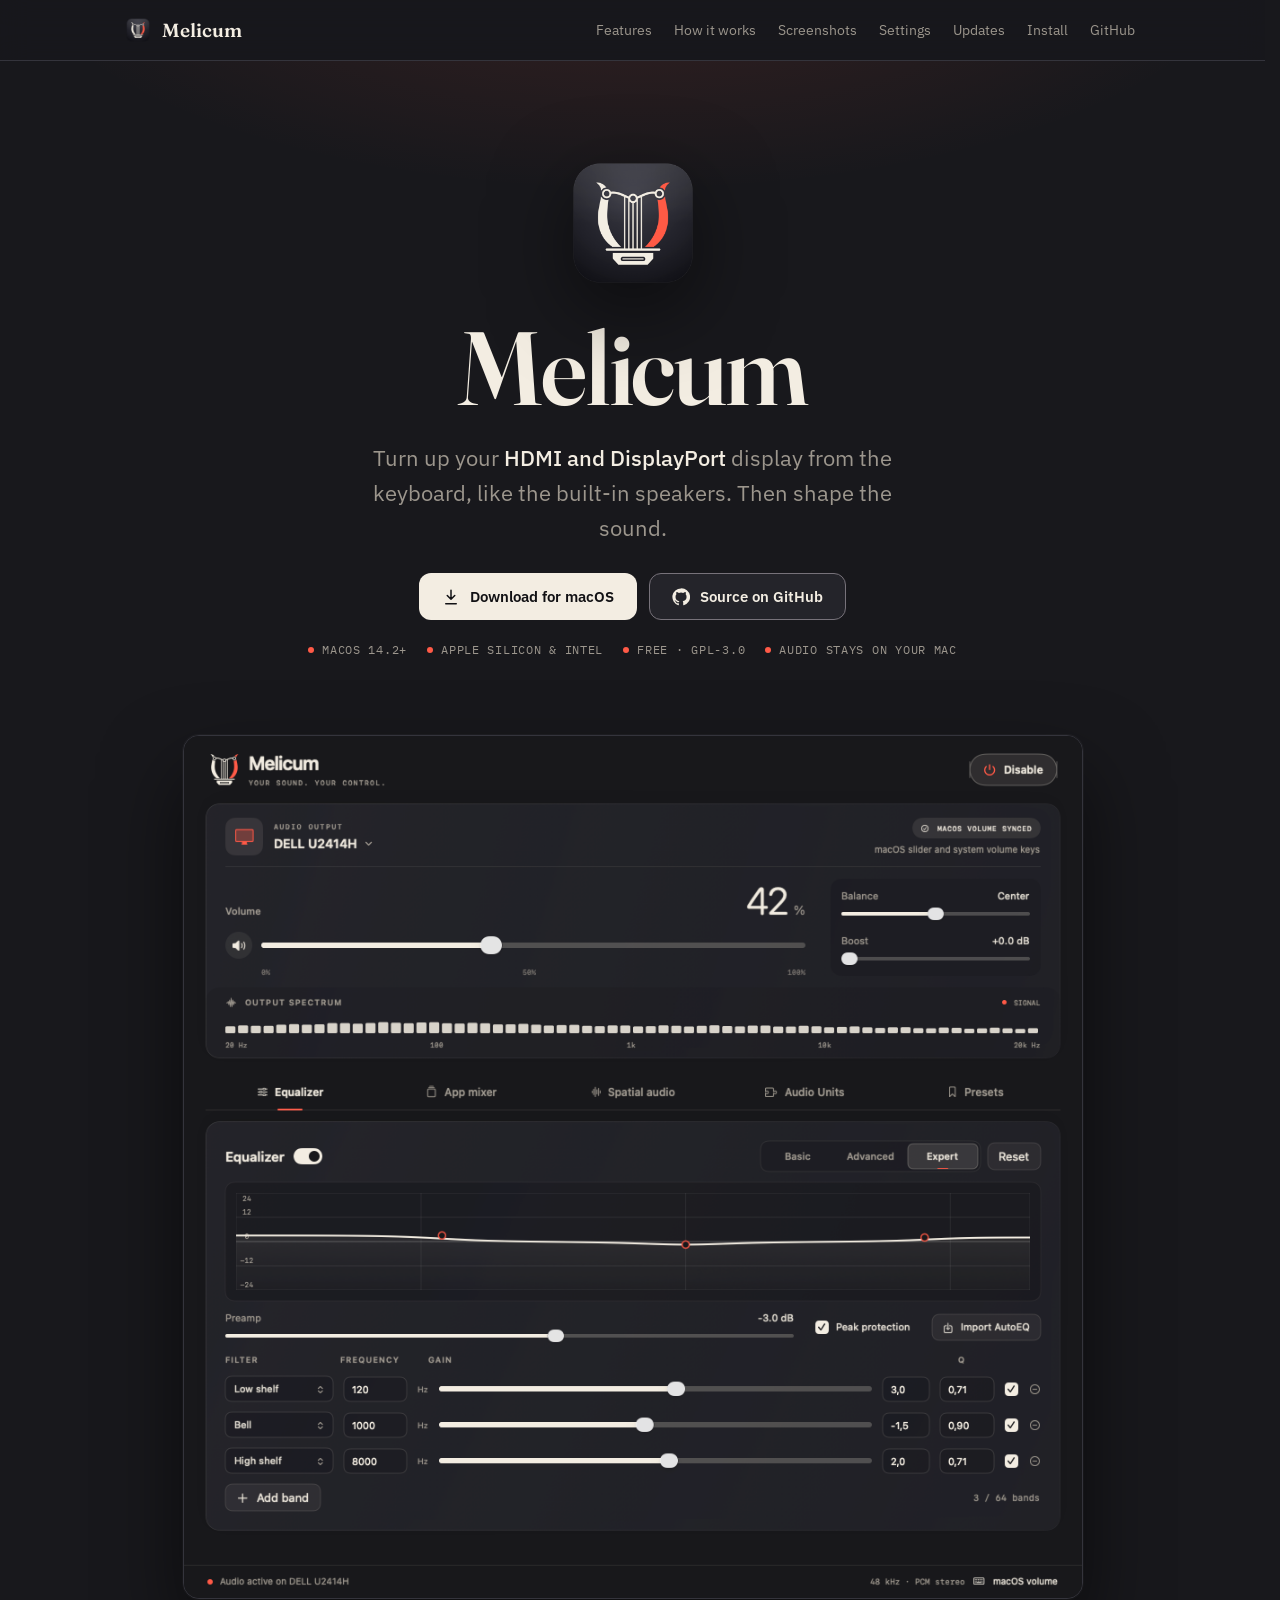
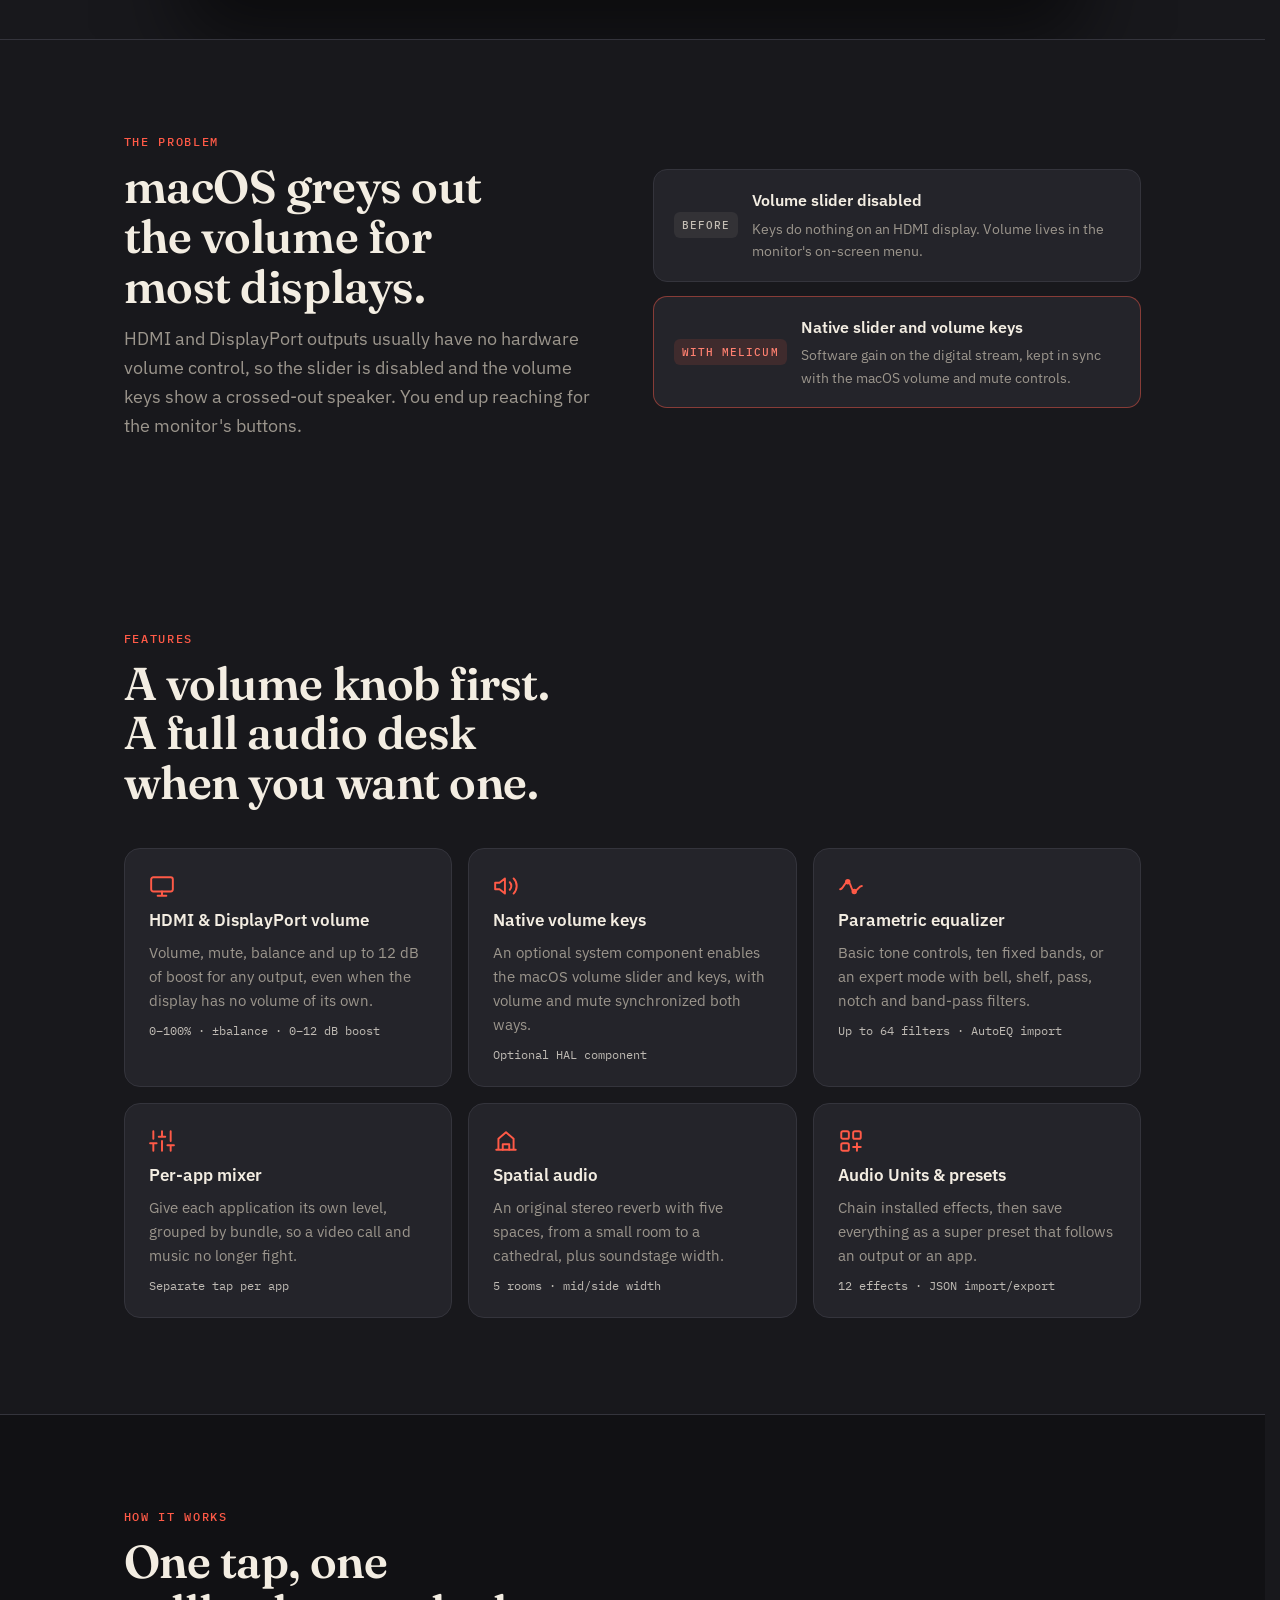
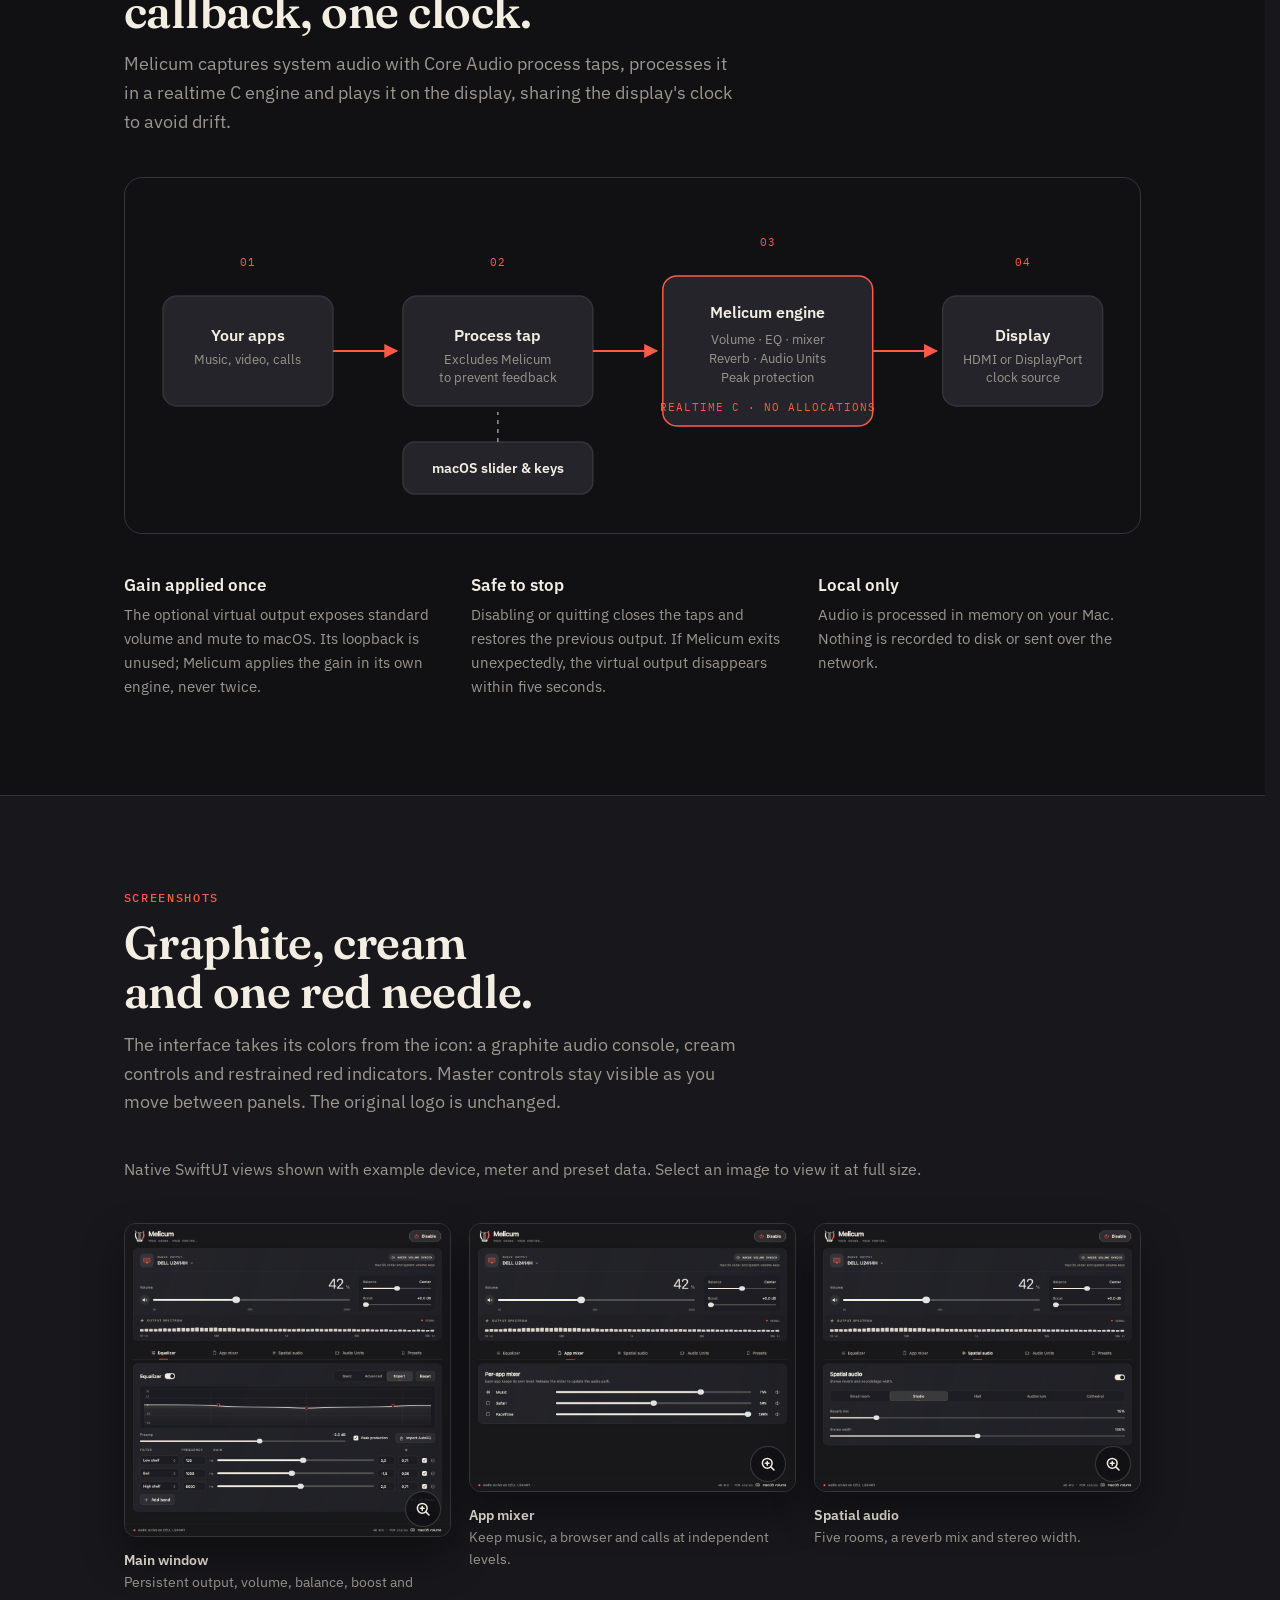
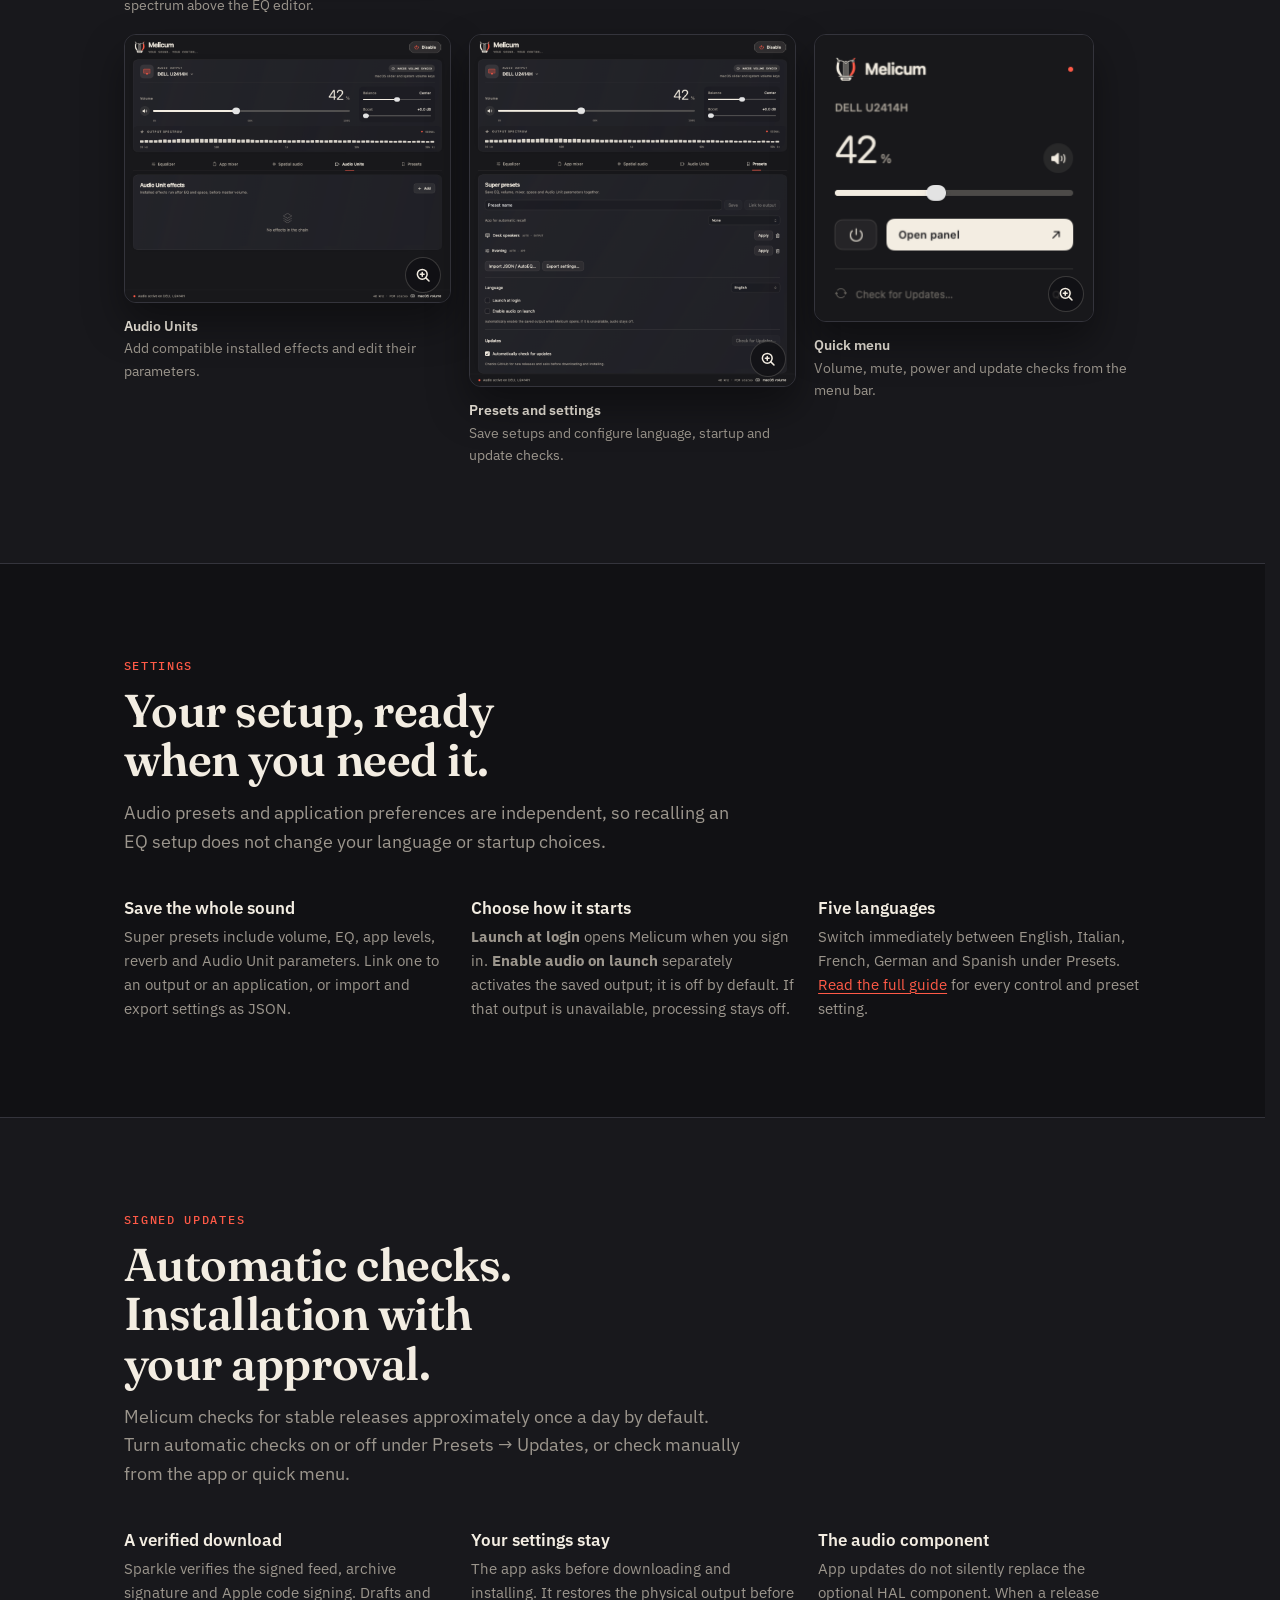
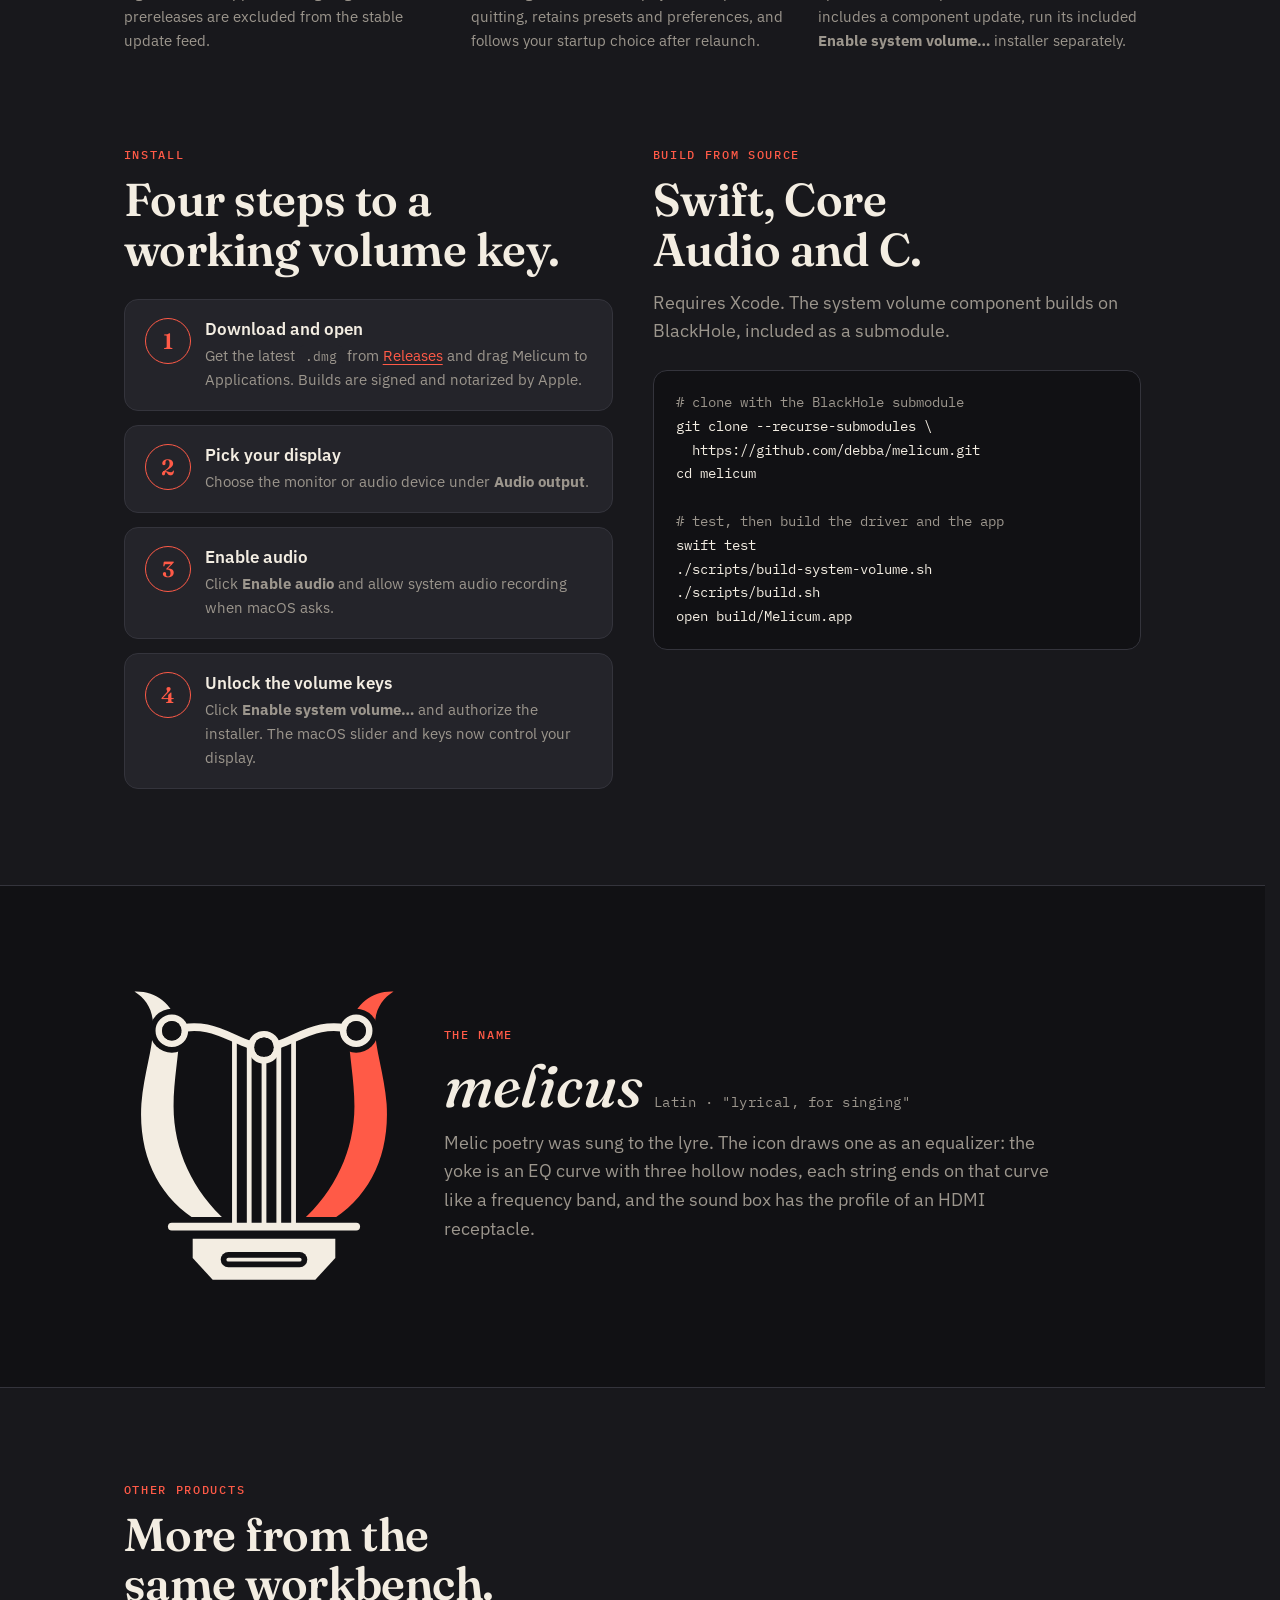
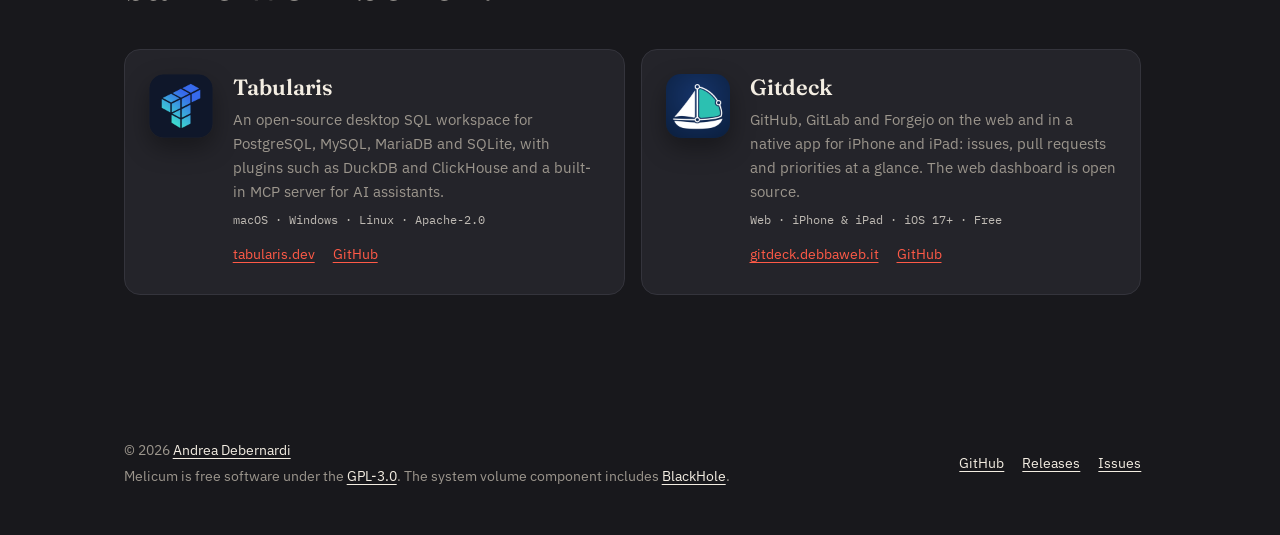
==== commit eec6b35f: "Label the Gitdeck repository link GitHub" ====
--- a/docs/index.html
+++ b/docs/index.html
@@ -596,7 +596,7 @@
         <h3><a href="https://gitdeck.debbaweb.it/en/">Gitdeck</a></h3>
         <p>GitHub, GitLab and Forgejo on the web and in a native app for iPhone and iPad: issues, pull requests and priorities at a glance. The web dashboard is open source.</p>
         <span class="spec">Web · iPhone &amp; iPad · iOS 17+ · Free</span>
-        <p class="links"><a href="https://gitdeck.debbaweb.it/en/">gitdeck.debbaweb.it</a><a href="https://github.com/debba/gitdeck">Dashboard on GitHub</a></p>
+        <p class="links"><a href="https://gitdeck.debbaweb.it/en/">gitdeck.debbaweb.it</a><a href="https://github.com/debba/gitdeck">GitHub</a></p>
       </article>
     </div>
   </div>
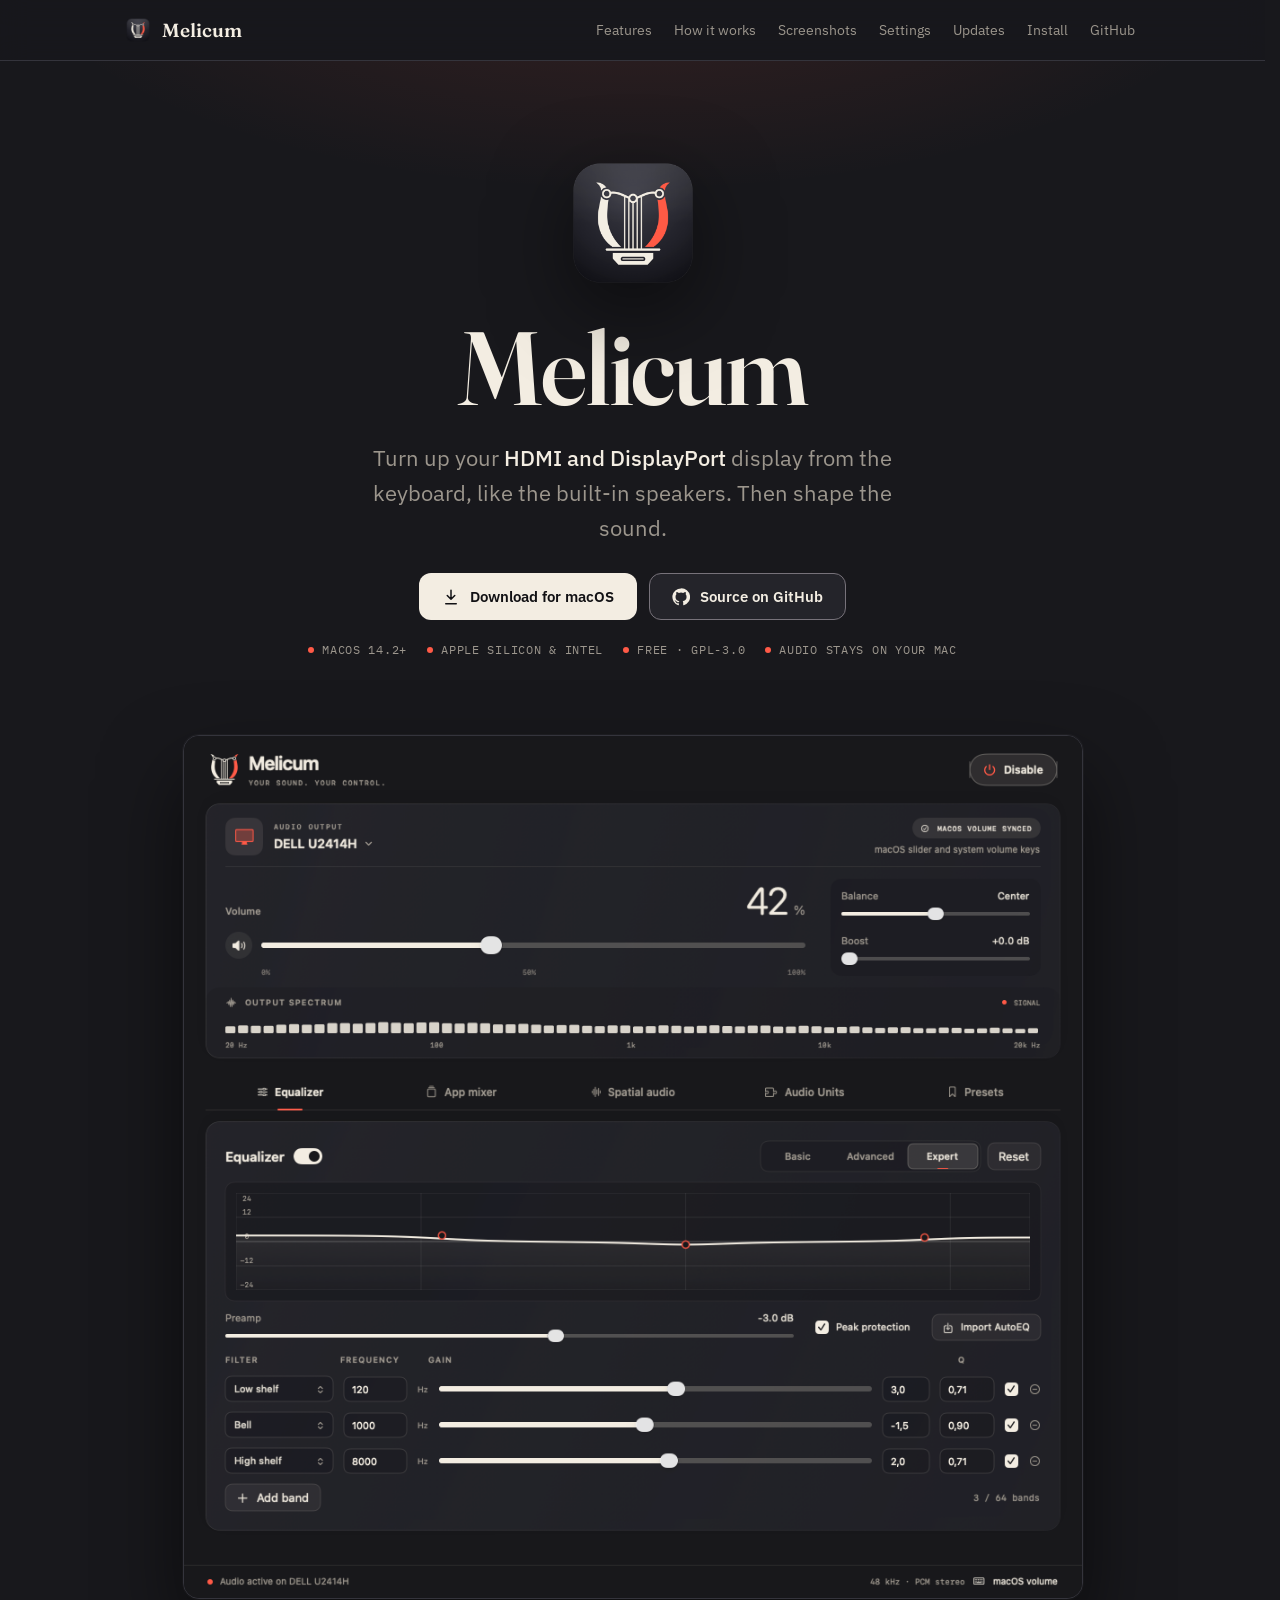
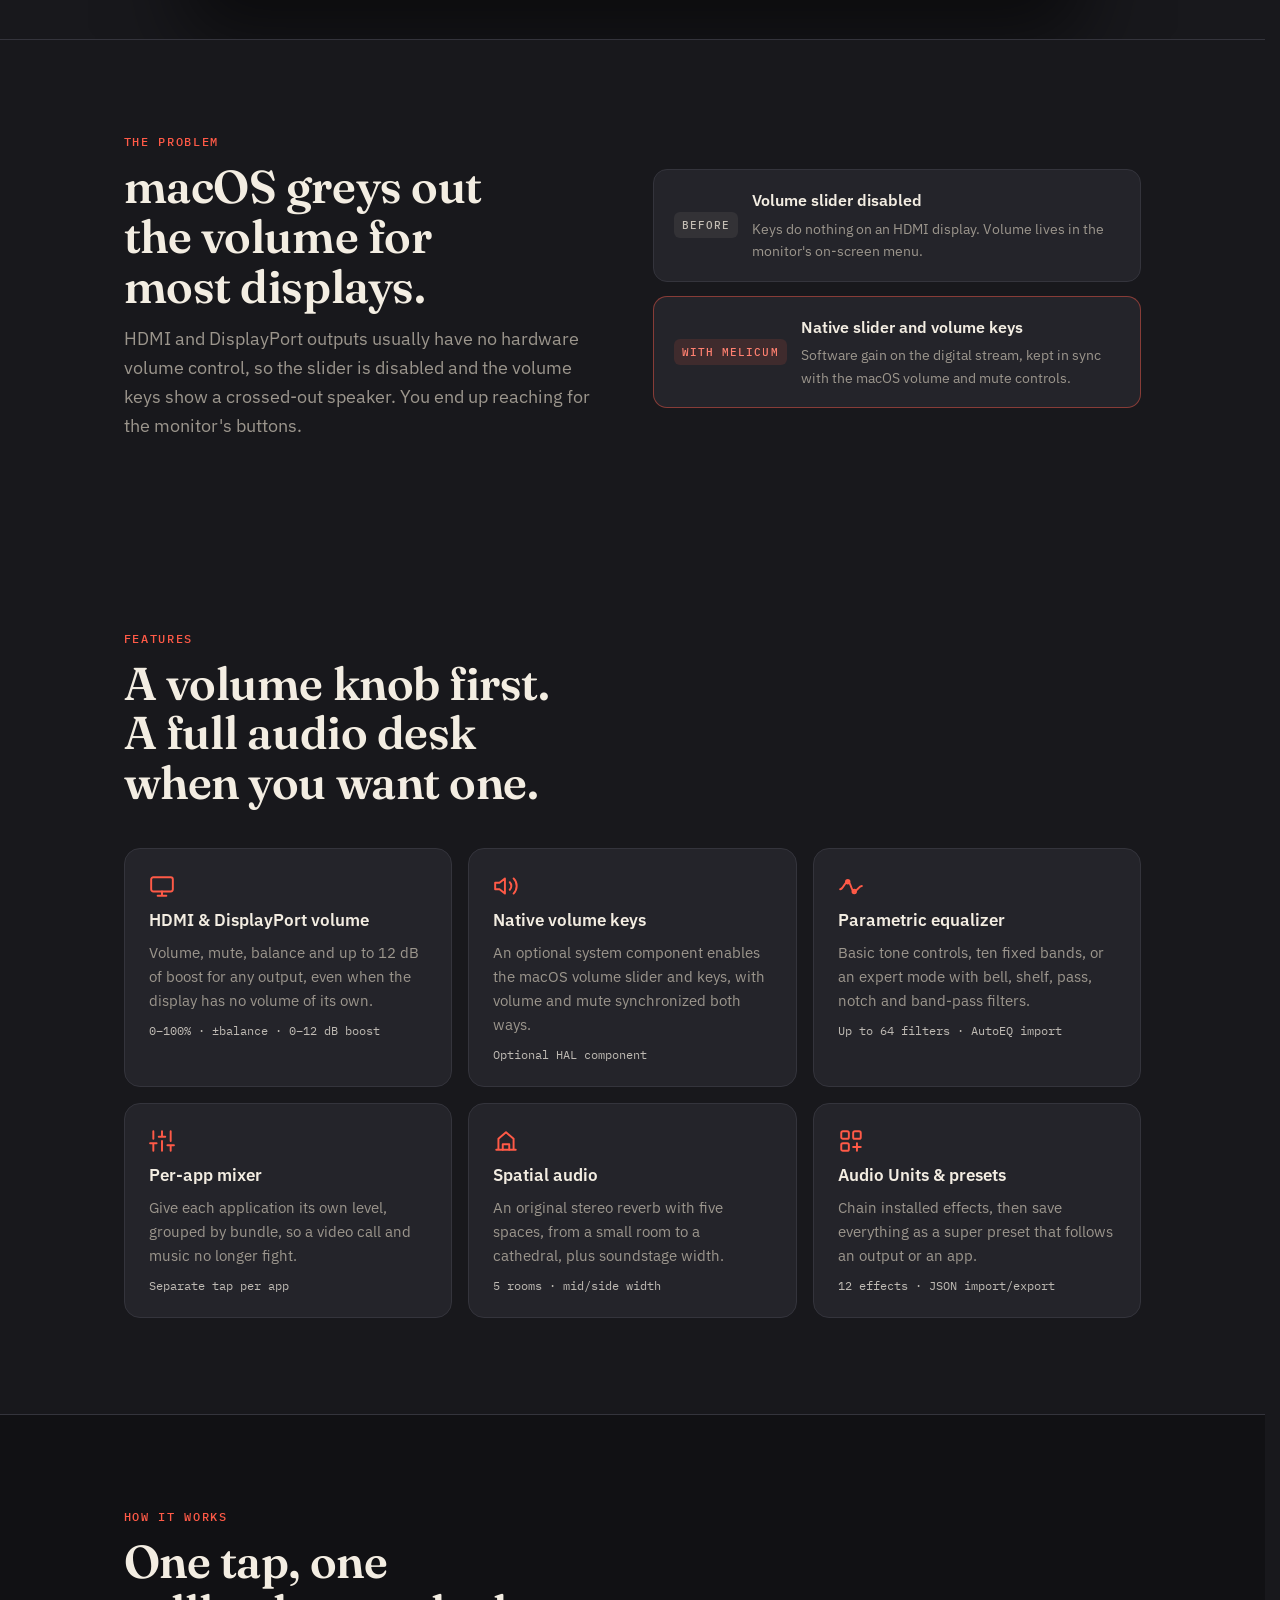
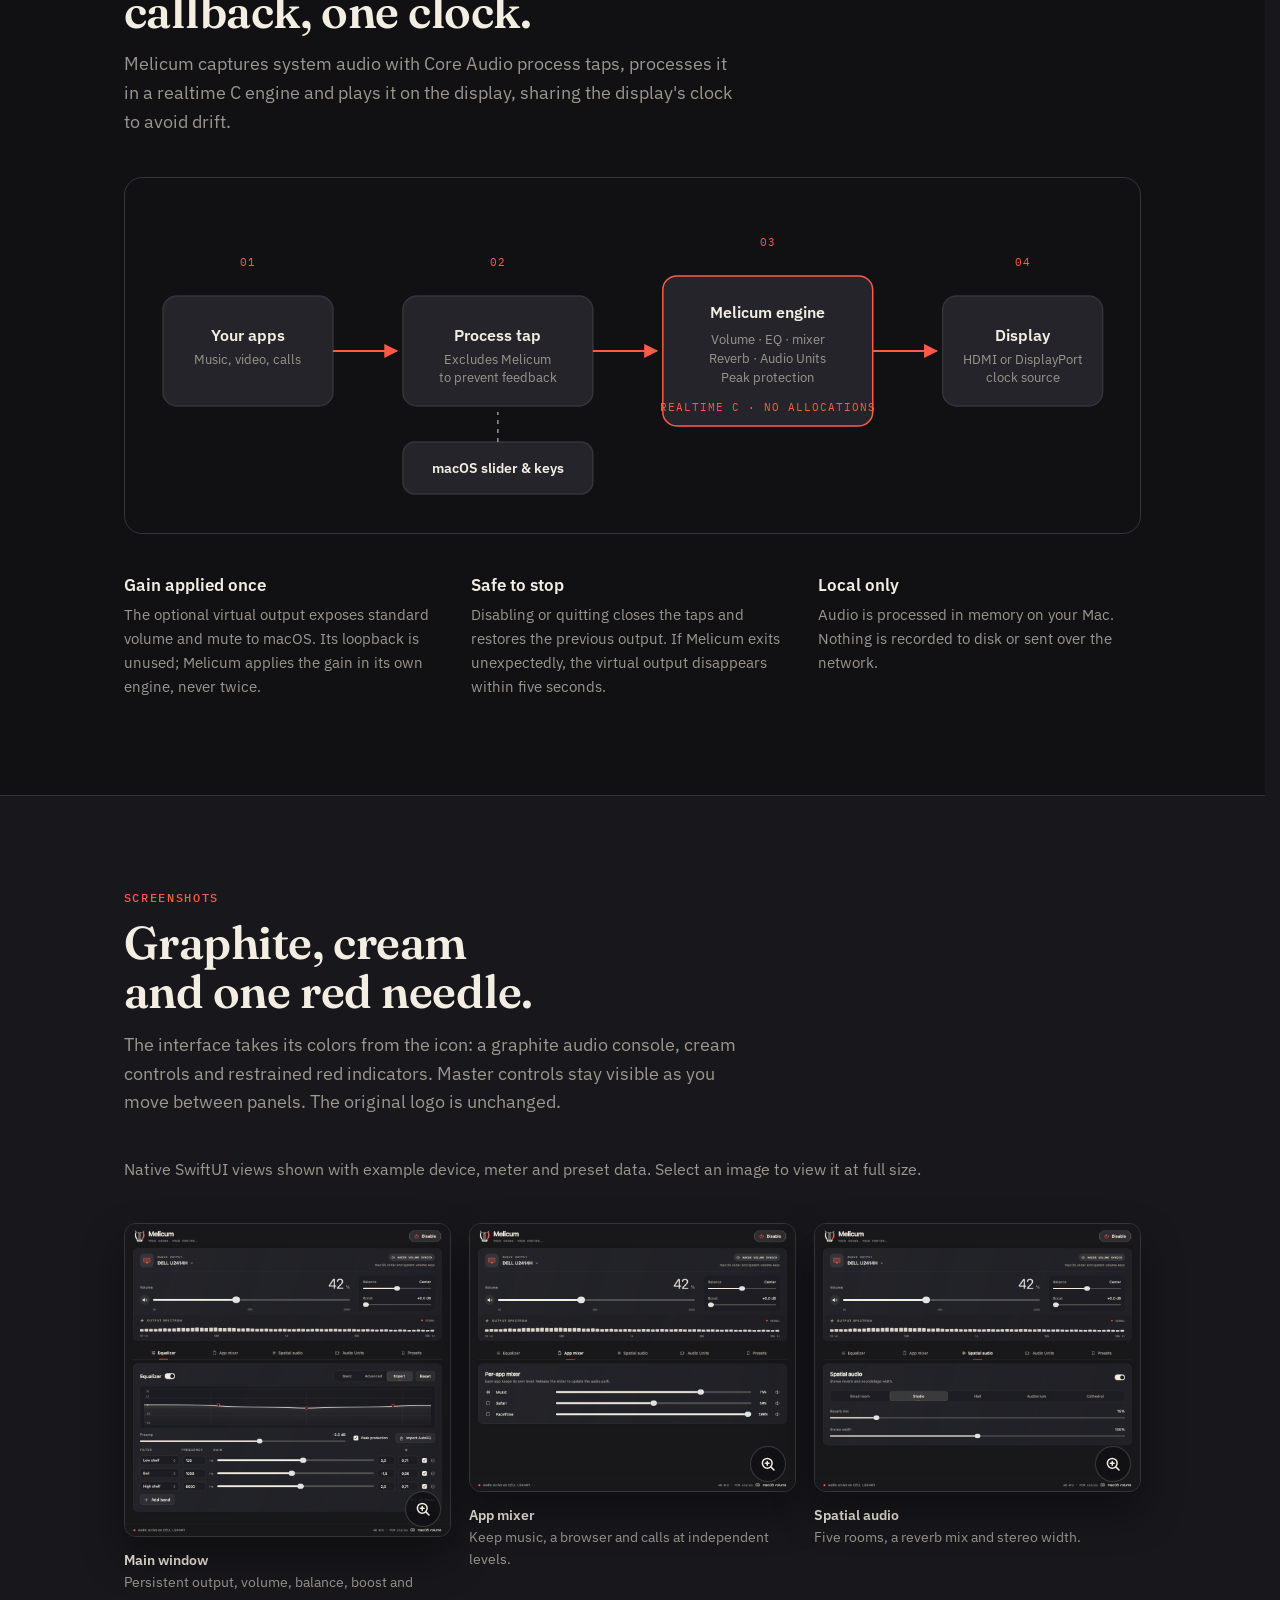
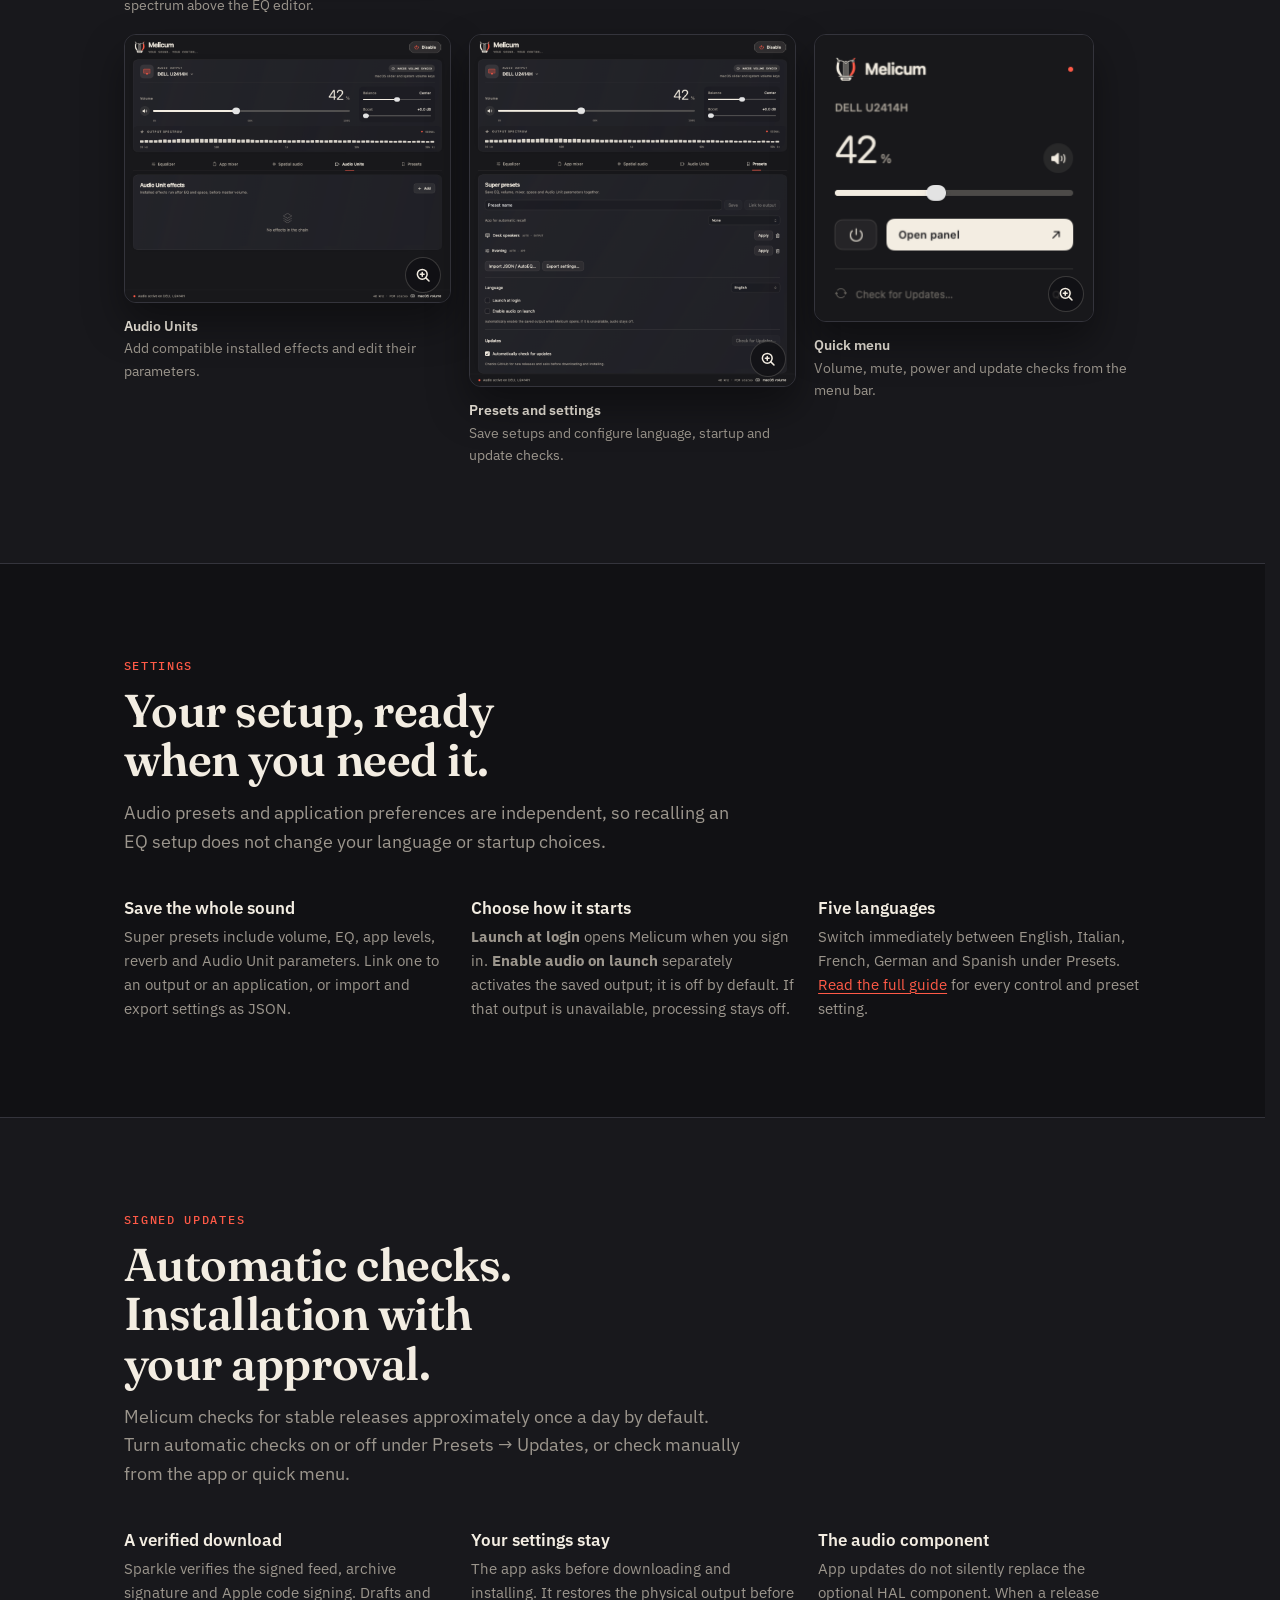
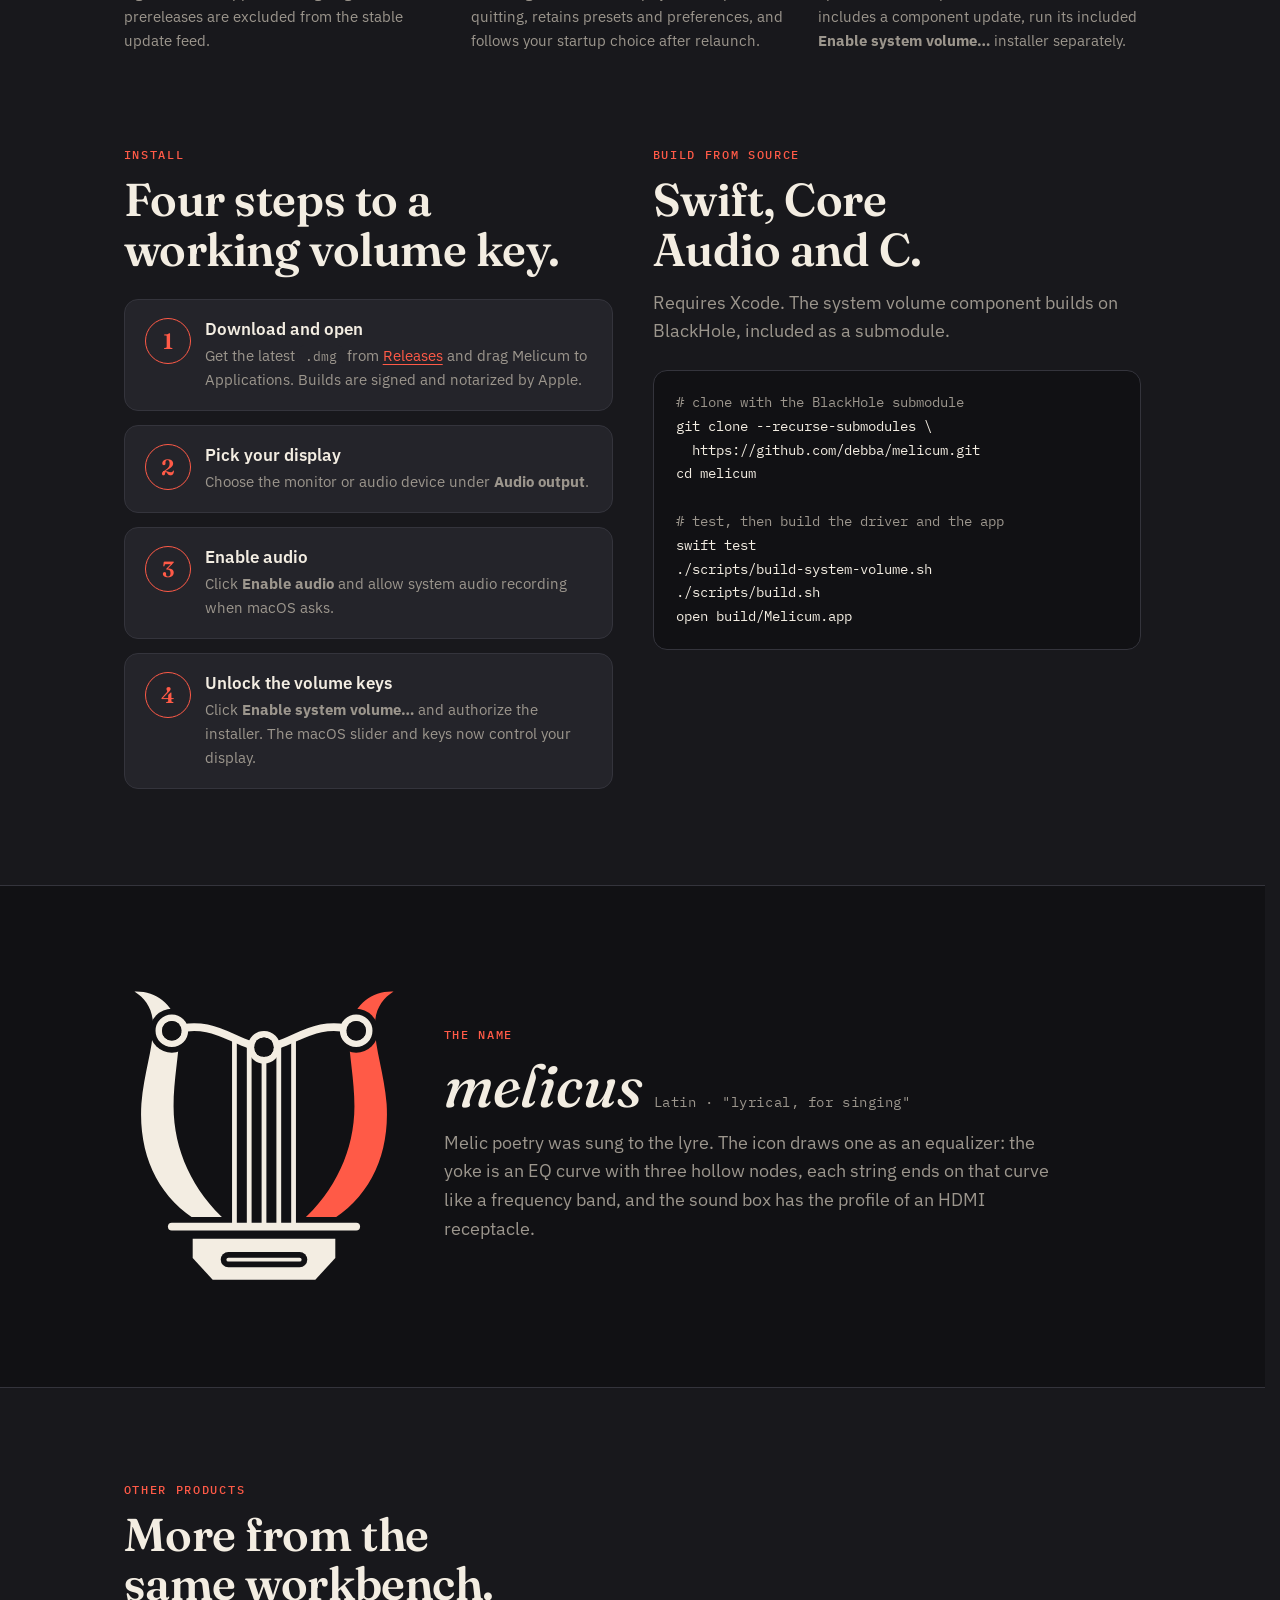
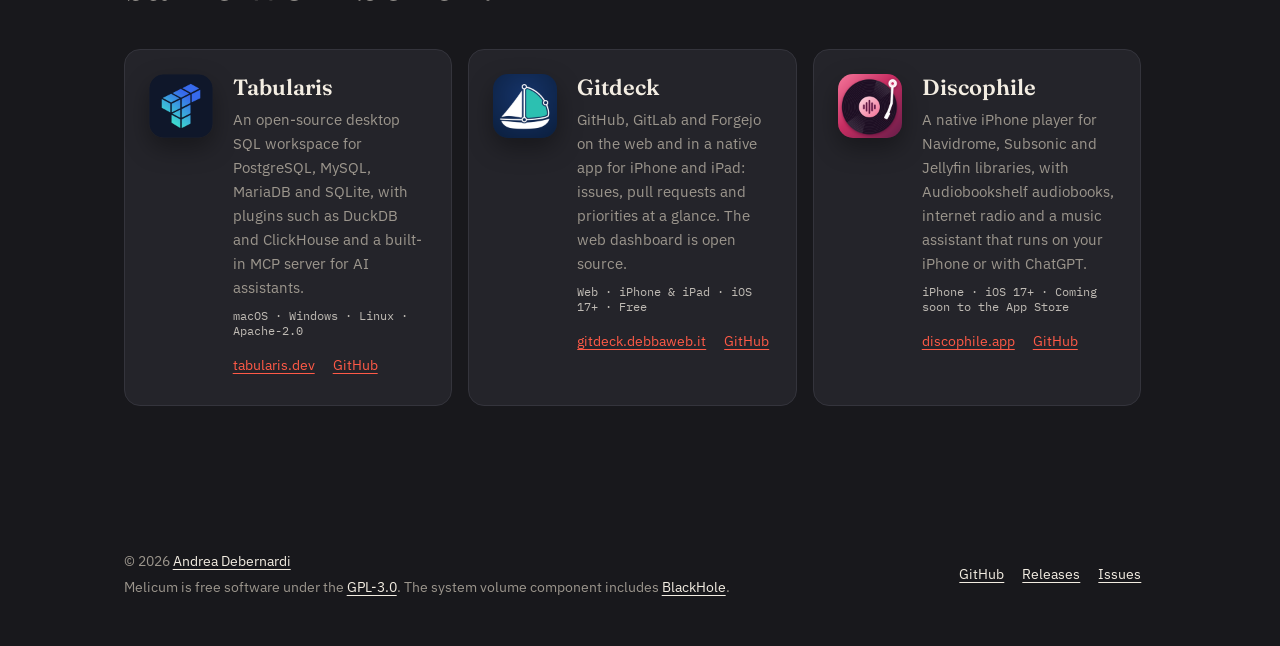
==== commit ffabead7: "Add Discophile to other products" ====
--- a/docs/index.html
+++ b/docs/index.html
@@ -214,7 +214,7 @@
 .word small { font: 400 14px var(--mono); font-style: normal; color: var(--muted); margin-left: 12px; letter-spacing: .04em; }
 
 /* Other products: whole cards are clickable through the title link. */
-.products { display: grid; grid-template-columns: repeat(2, minmax(0, 1fr)); gap: 16px; }
+.products { display: grid; grid-template-columns: repeat(auto-fit, minmax(300px, 1fr)); gap: 16px; }
 .product { position: relative; display: grid; grid-template-columns: 64px minmax(0, 1fr); gap: 8px 20px; align-content: start; padding: 24px; background: var(--panel); border: 1px solid var(--line); border-radius: 16px; transition: border-color .15s ease; }
 .product:hover { border-color: var(--line-strong); }
 .product > :not(img) { grid-column: 2; }
@@ -598,6 +598,13 @@
         <span class="spec">Web · iPhone &amp; iPad · iOS 17+ · Free</span>
         <p class="links"><a href="https://gitdeck.debbaweb.it/en/">gitdeck.debbaweb.it</a><a href="https://github.com/debba/gitdeck">GitHub</a></p>
       </article>
+      <article class="product">
+        <img src="images/discophile-icon.png" width="64" height="64" alt="">
+        <h3><a href="https://discophile.app">Discophile</a></h3>
+        <p>A native iPhone player for Navidrome, Subsonic and Jellyfin libraries, with Audiobookshelf audiobooks, internet radio and a music assistant that runs on your iPhone or with ChatGPT.</p>
+        <span class="spec">iPhone · iOS 17+ · Coming soon to the App Store</span>
+        <p class="links"><a href="https://discophile.app">discophile.app</a><a href="https://github.com/debba/discophile">GitHub</a></p>
+      </article>
     </div>
   </div>
 </section>
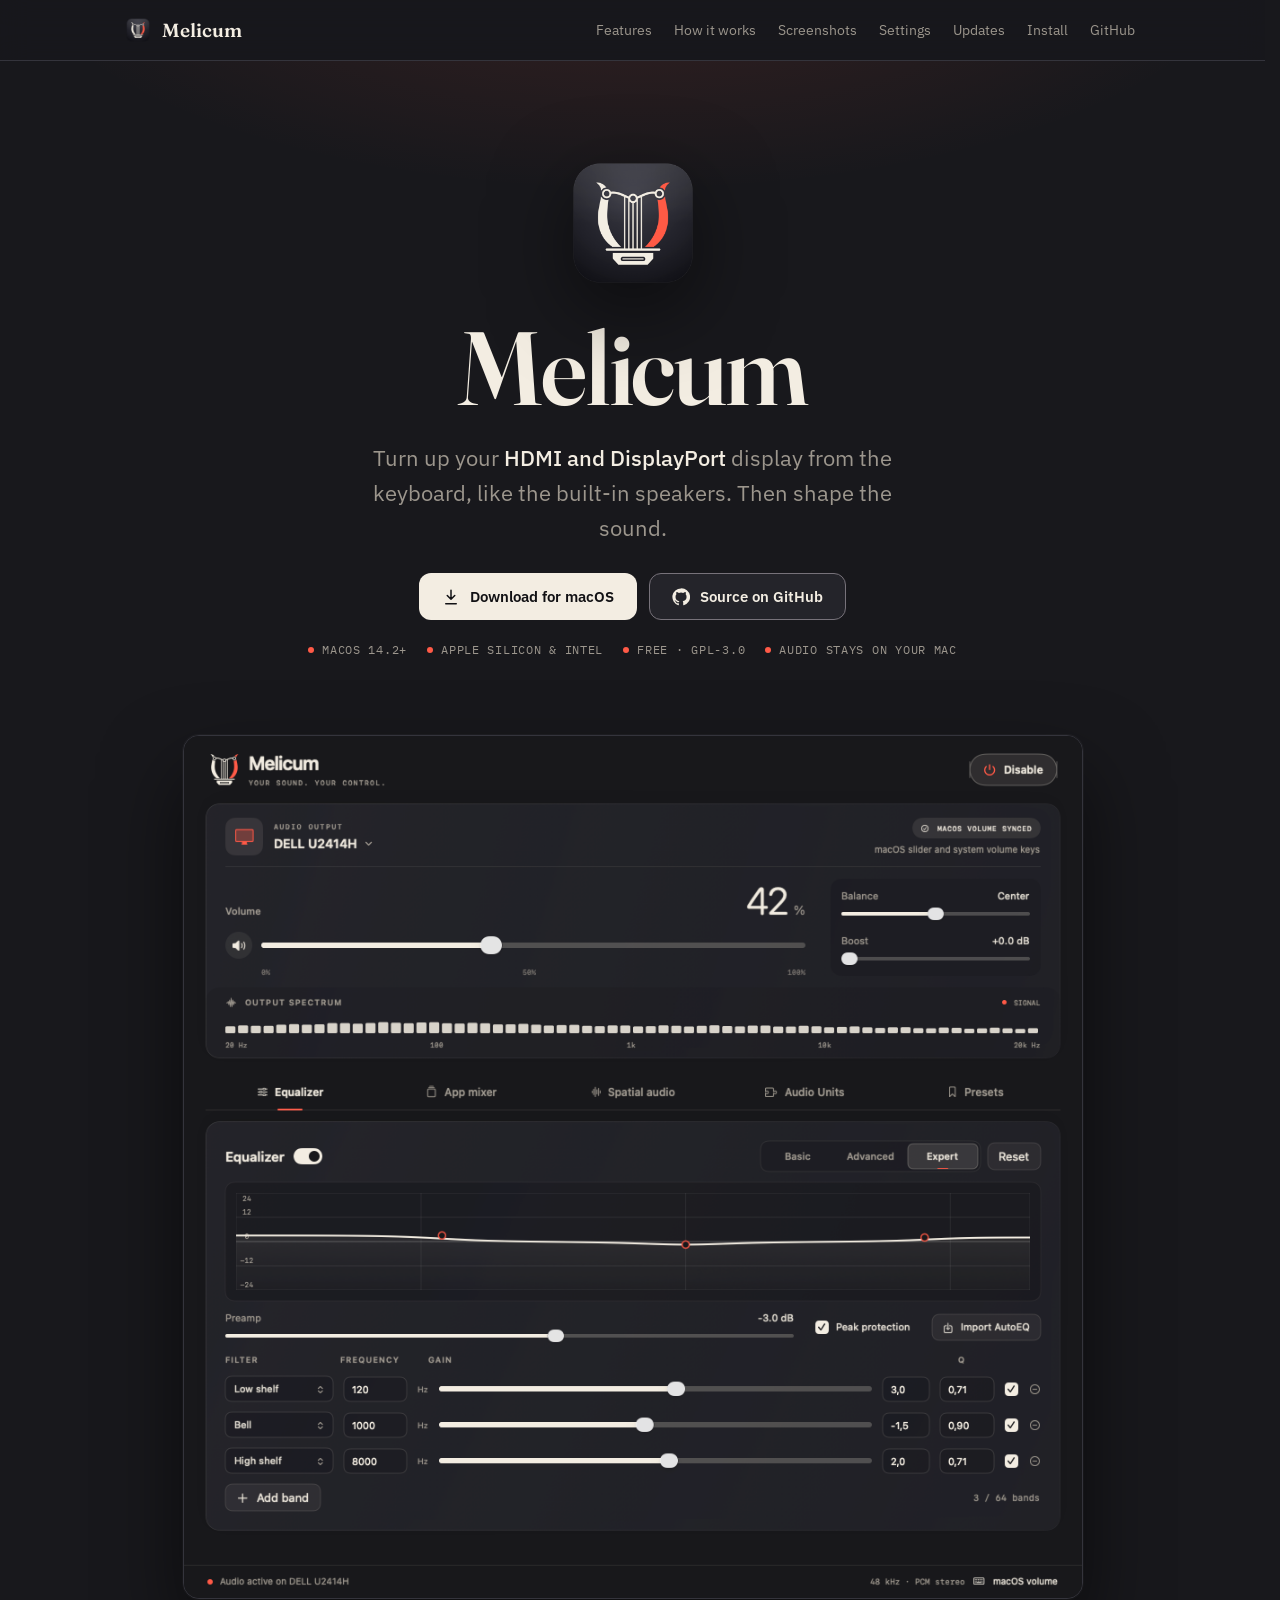
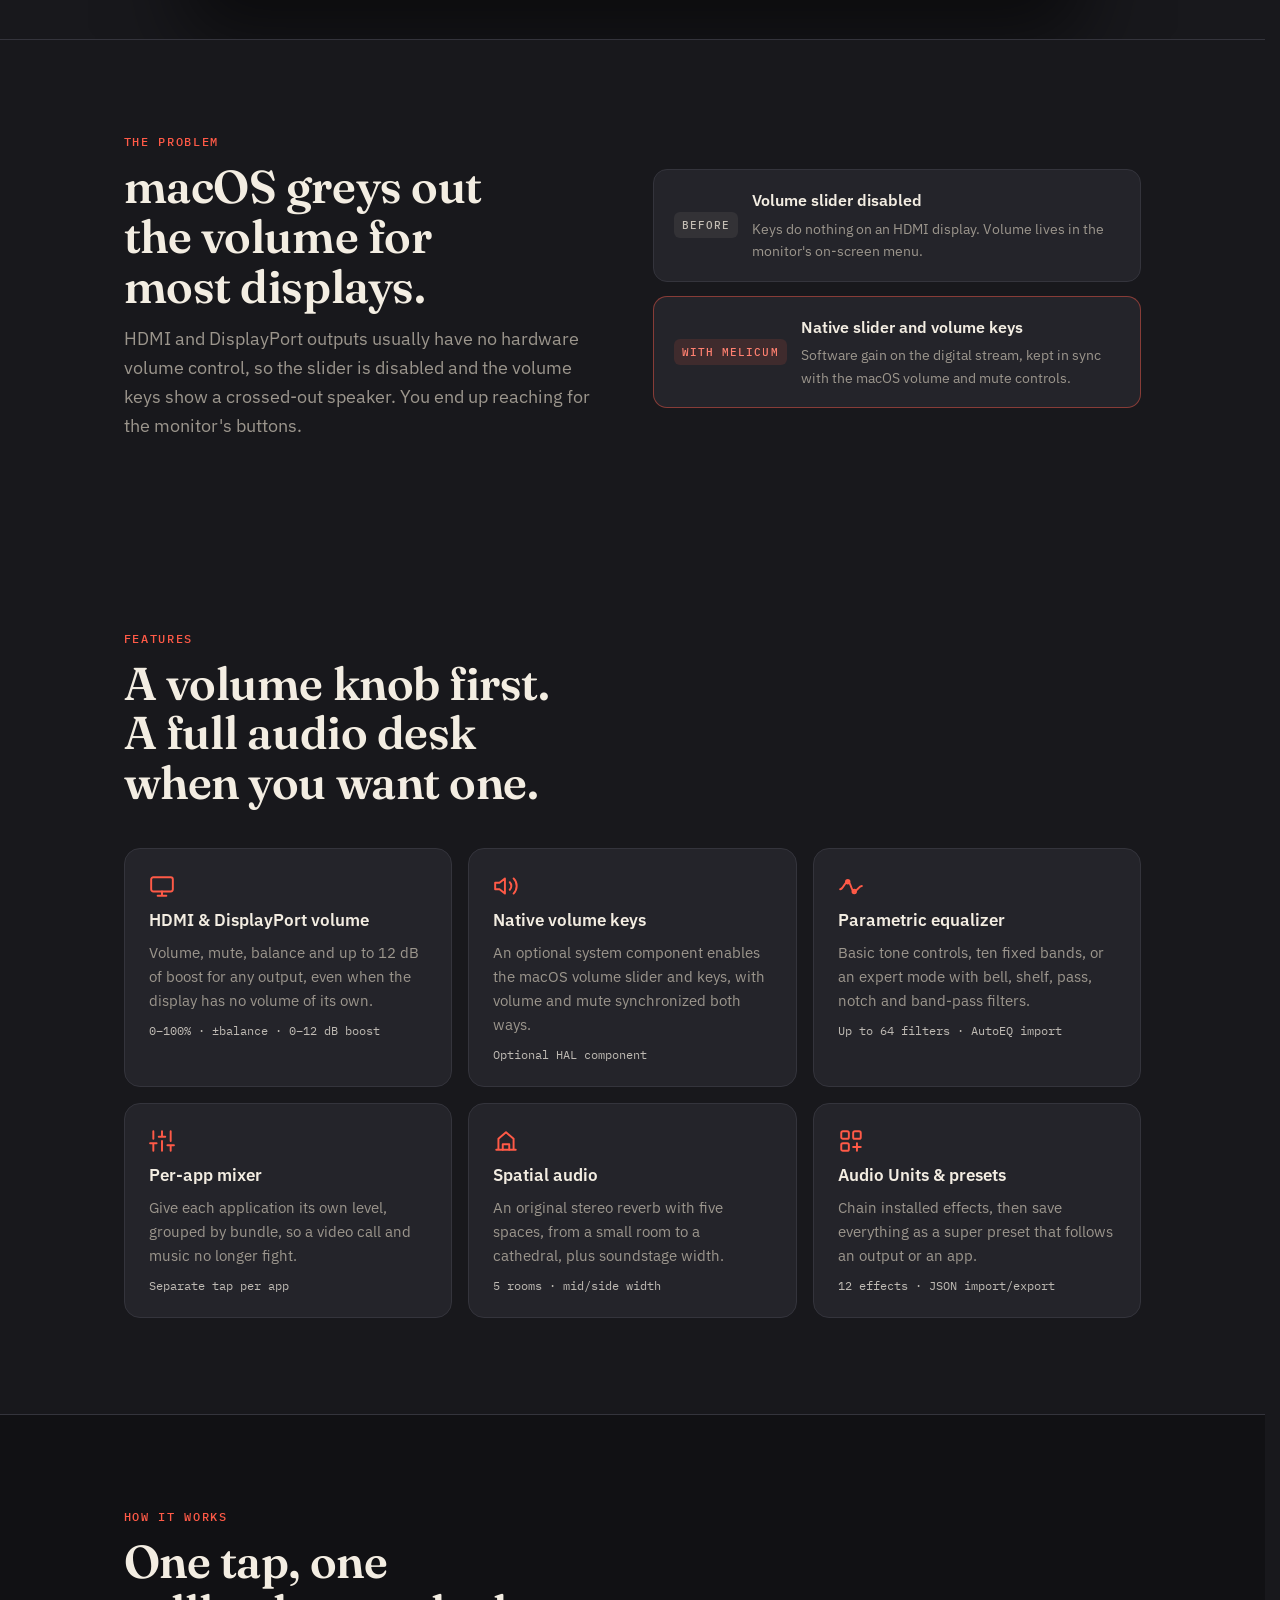
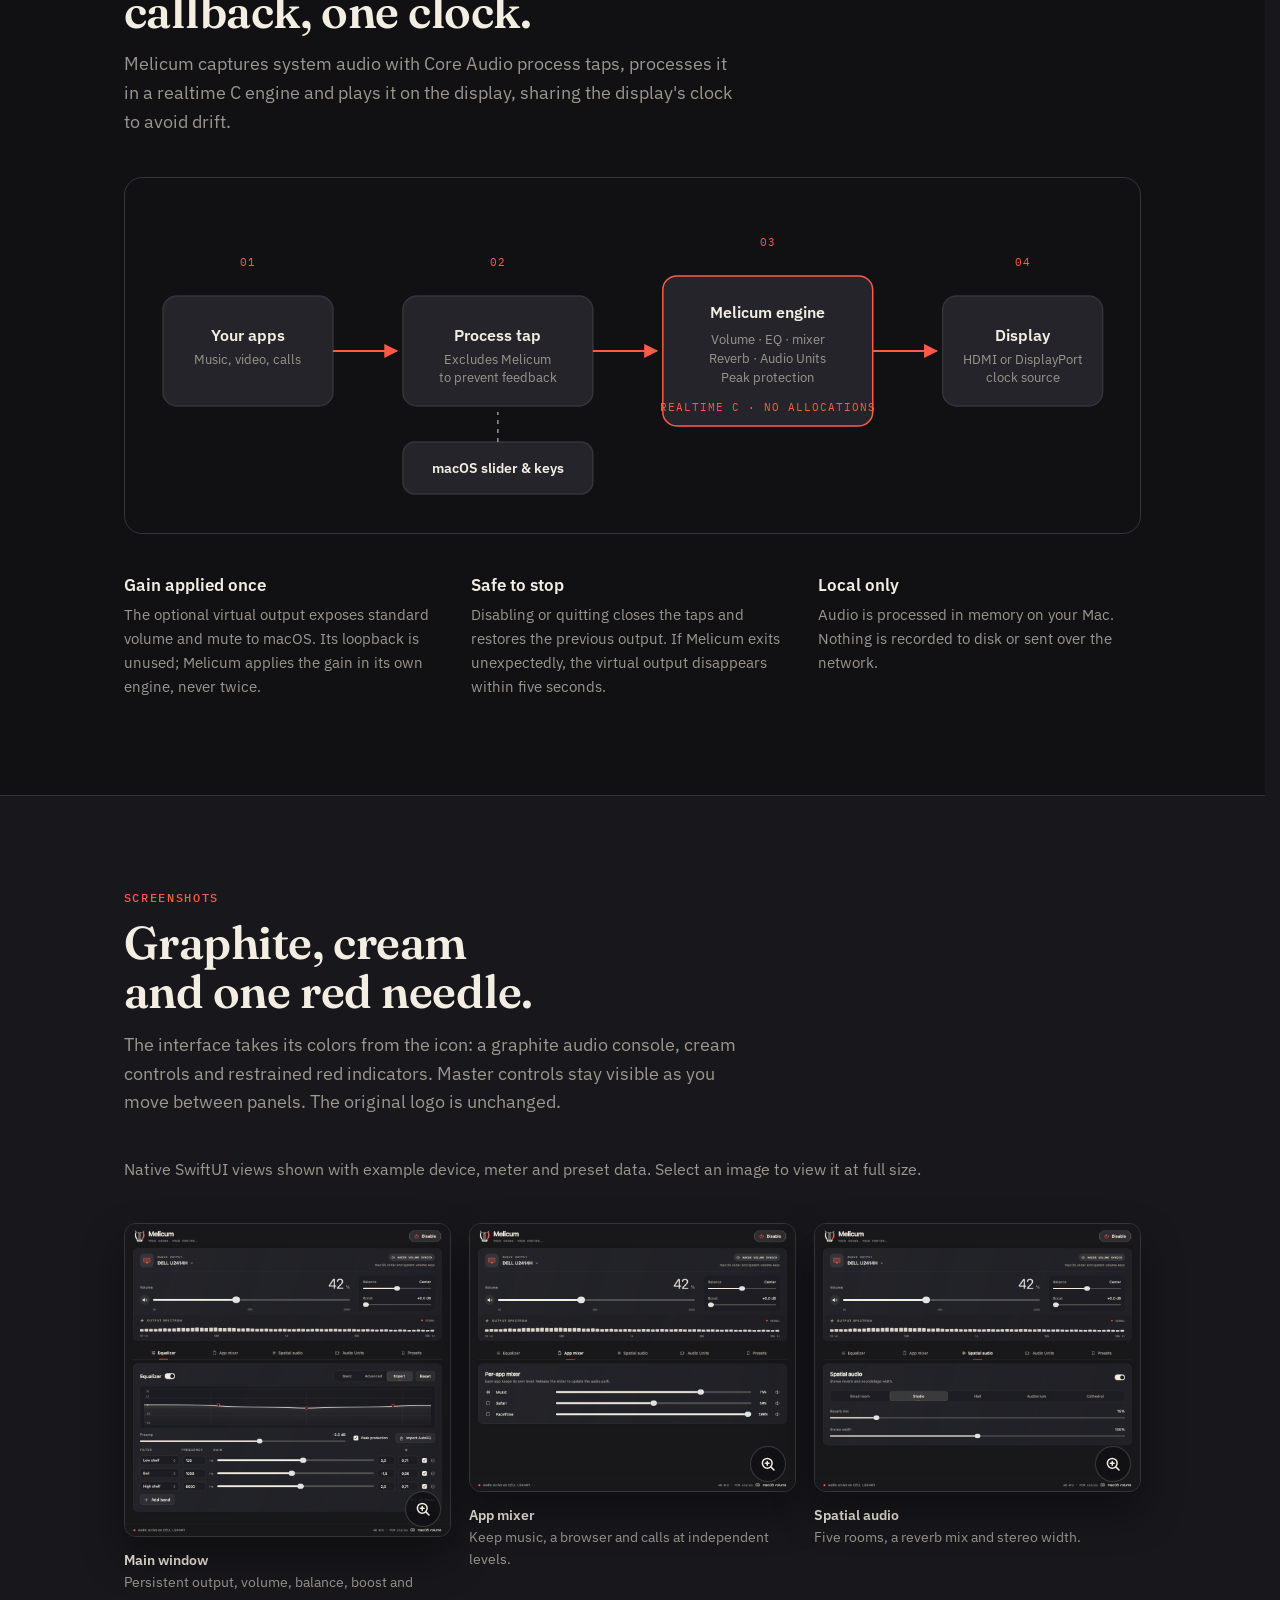
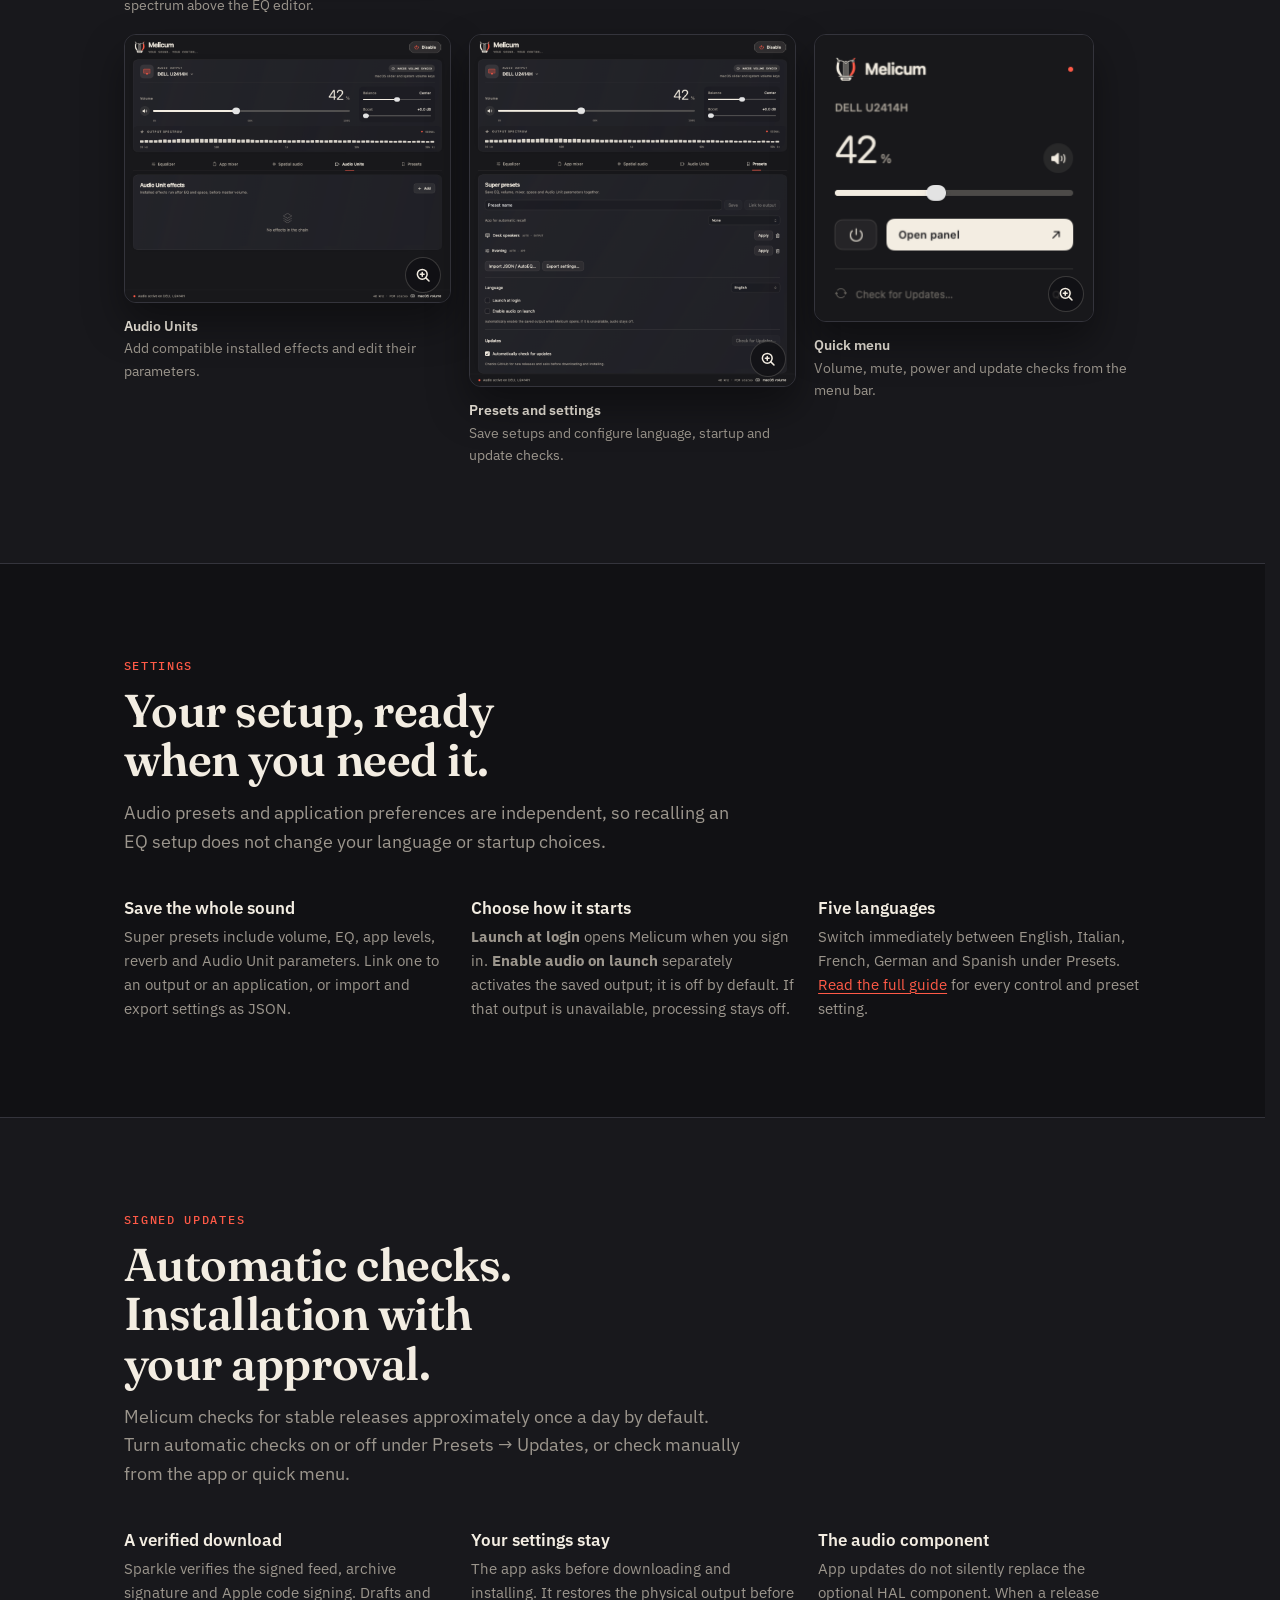
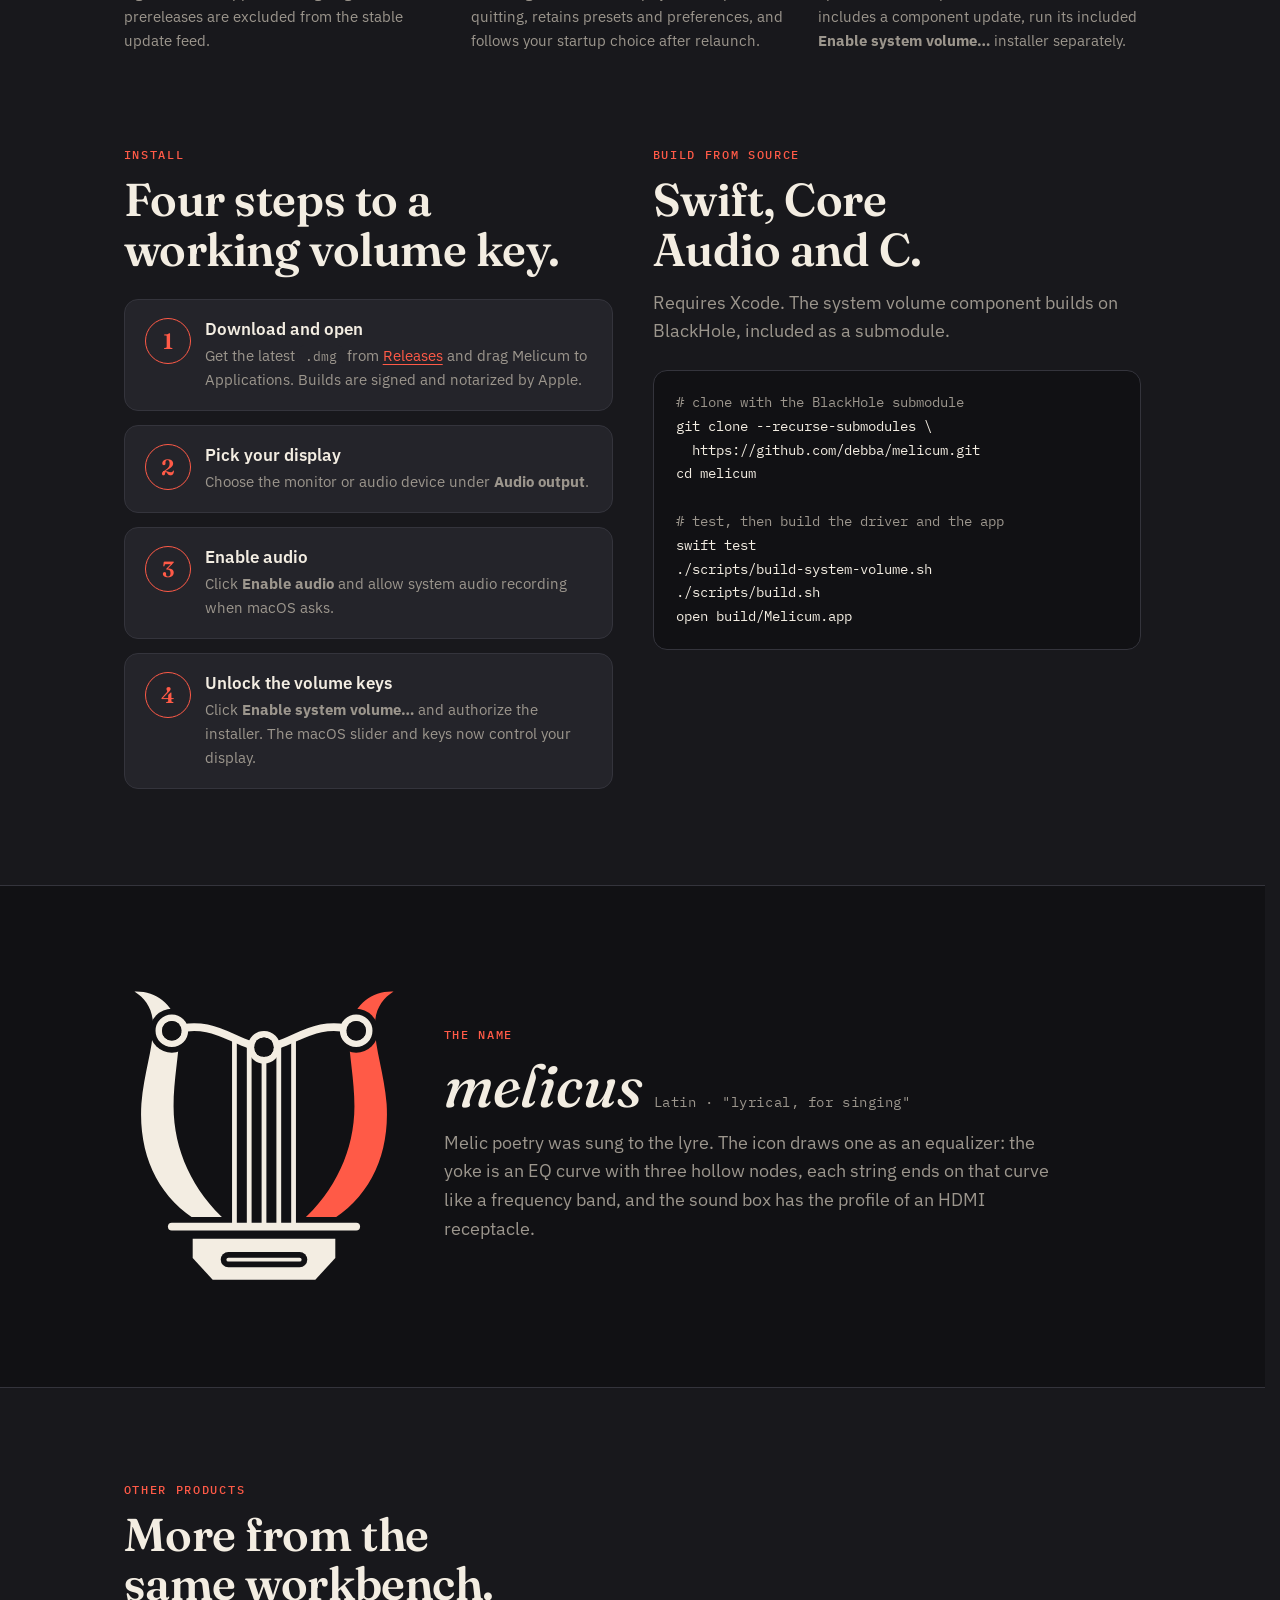
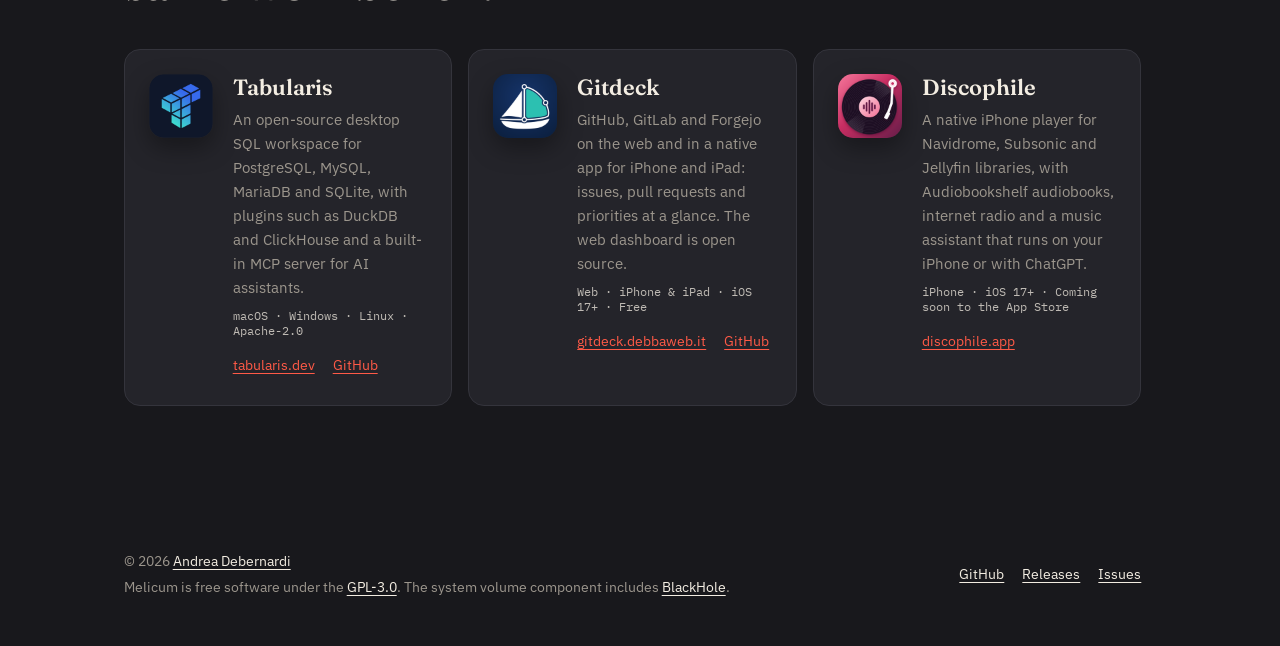
==== commit 9d4d477a: "Remove the Discophile GitHub link" ====
--- a/docs/index.html
+++ b/docs/index.html
@@ -603,7 +603,7 @@
         <h3><a href="https://discophile.app">Discophile</a></h3>
         <p>A native iPhone player for Navidrome, Subsonic and Jellyfin libraries, with Audiobookshelf audiobooks, internet radio and a music assistant that runs on your iPhone or with ChatGPT.</p>
         <span class="spec">iPhone · iOS 17+ · Coming soon to the App Store</span>
-        <p class="links"><a href="https://discophile.app">discophile.app</a><a href="https://github.com/debba/discophile">GitHub</a></p>
+        <p class="links"><a href="https://discophile.app">discophile.app</a></p>
       </article>
     </div>
   </div>
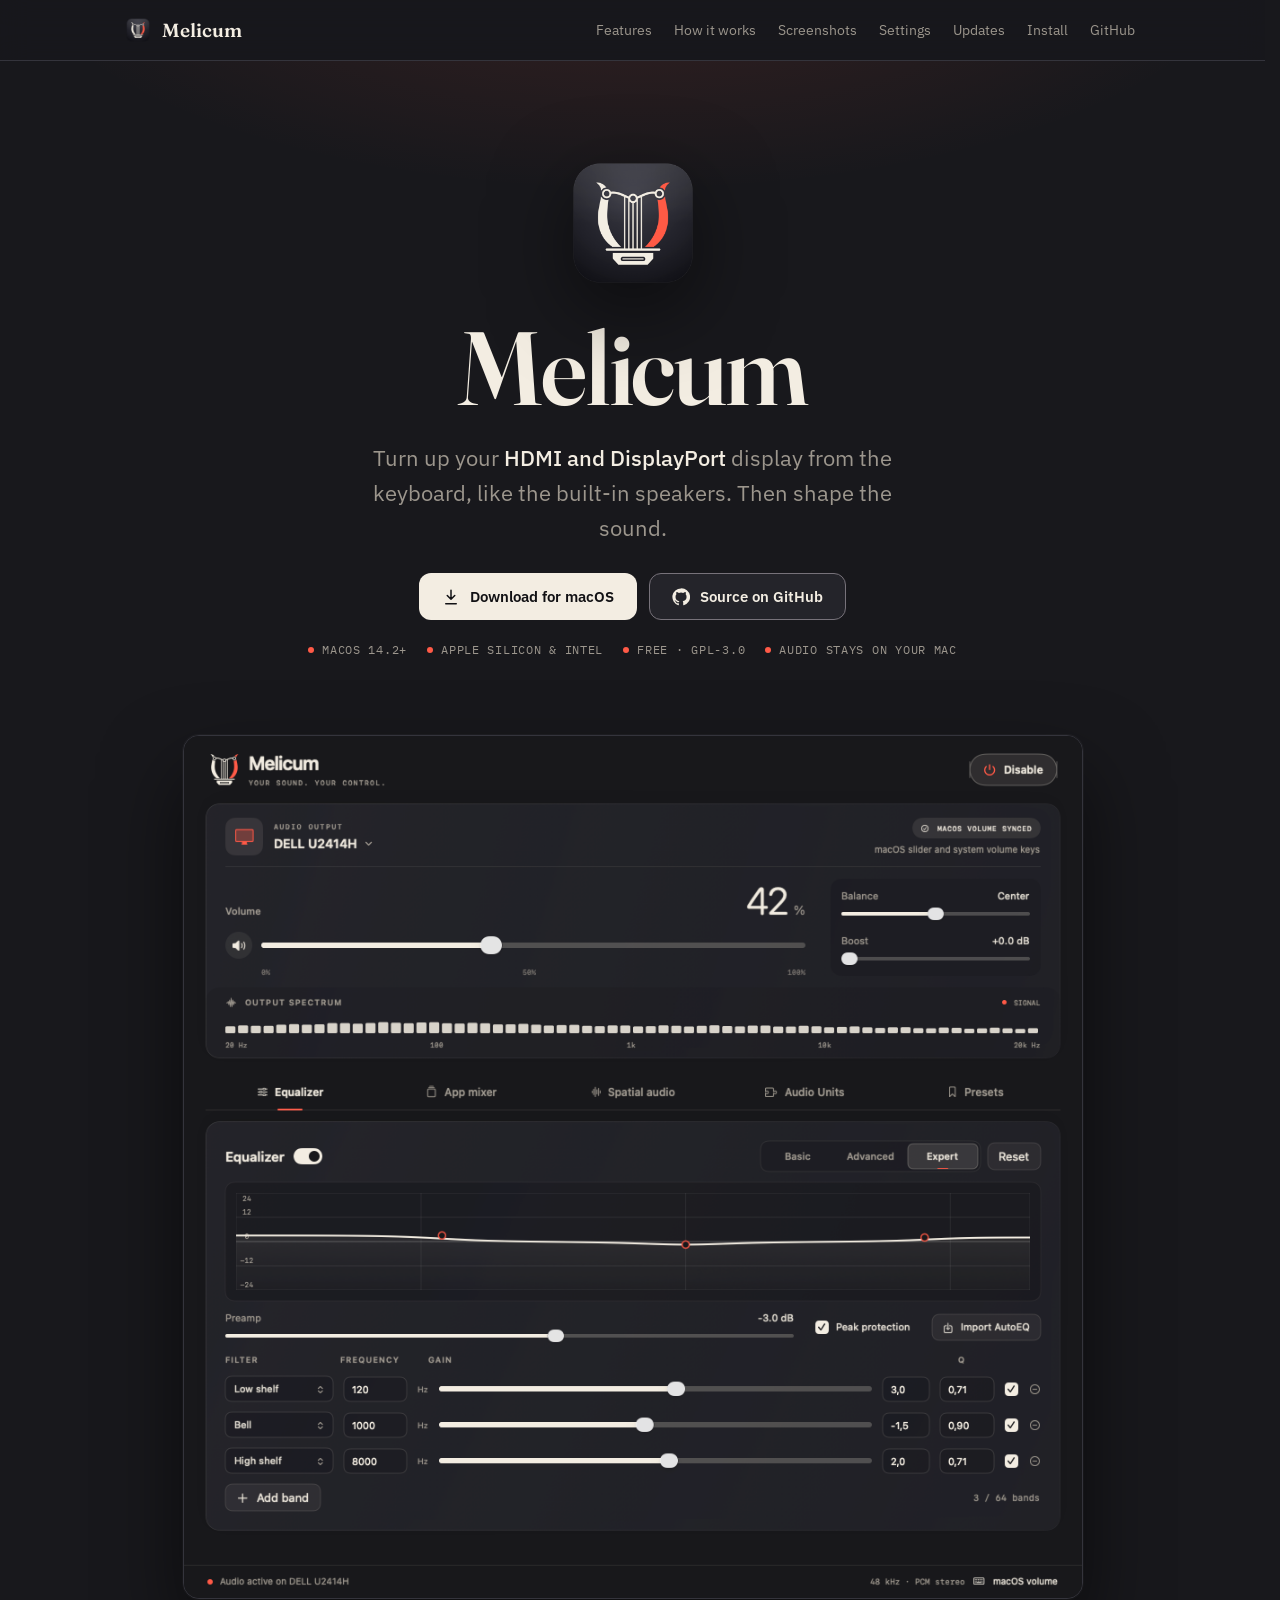
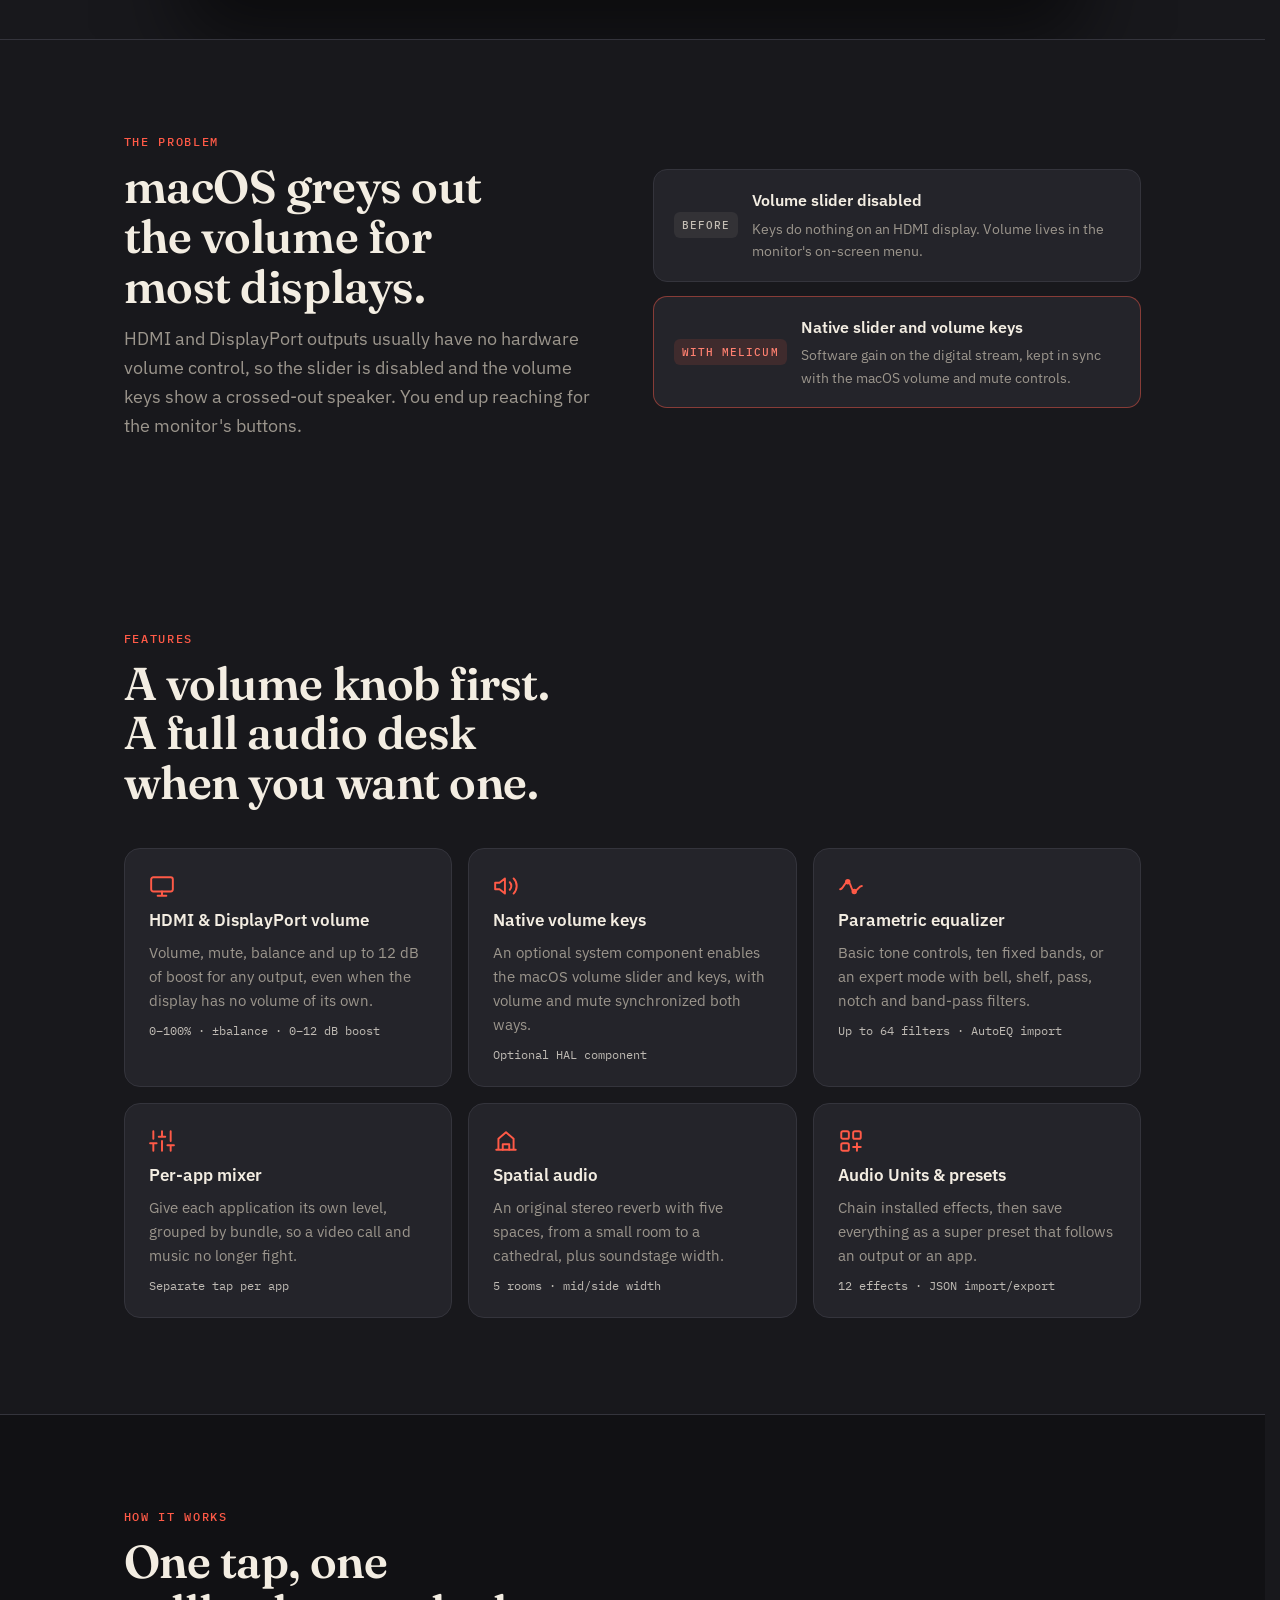
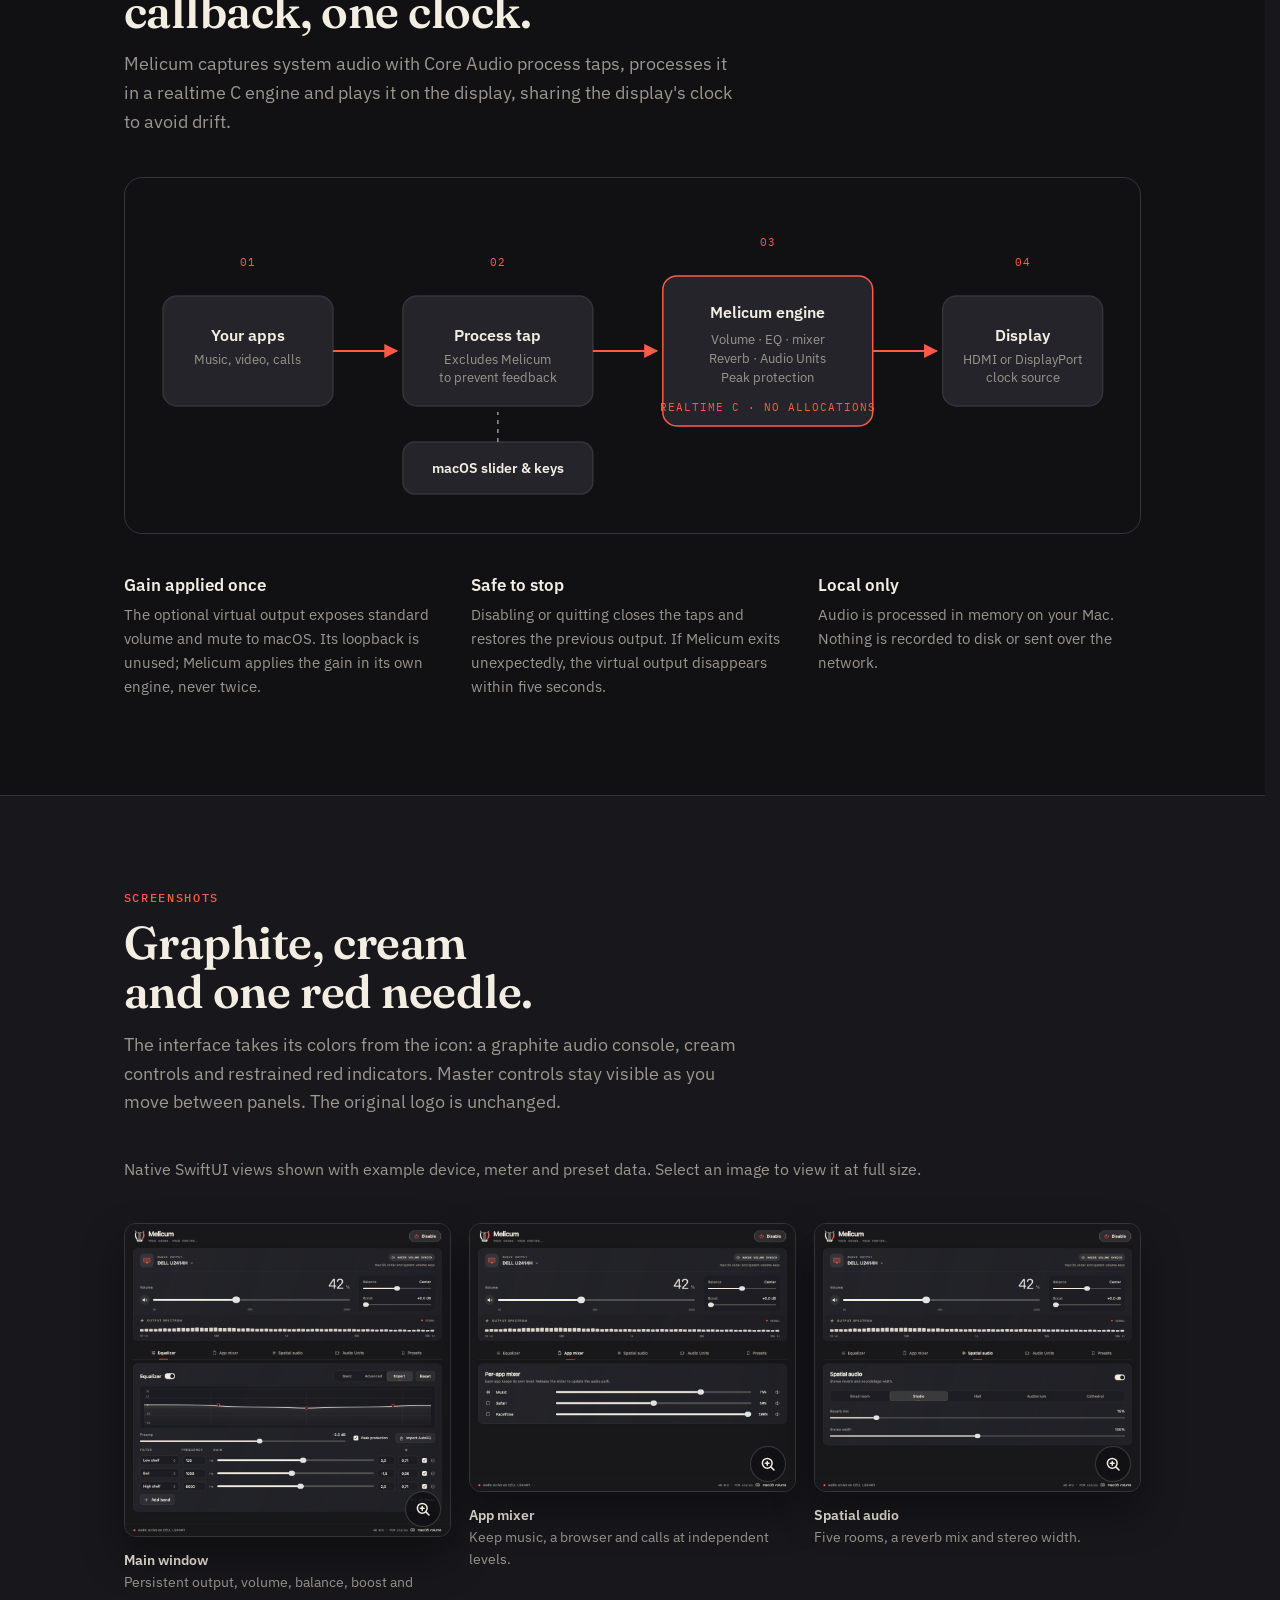
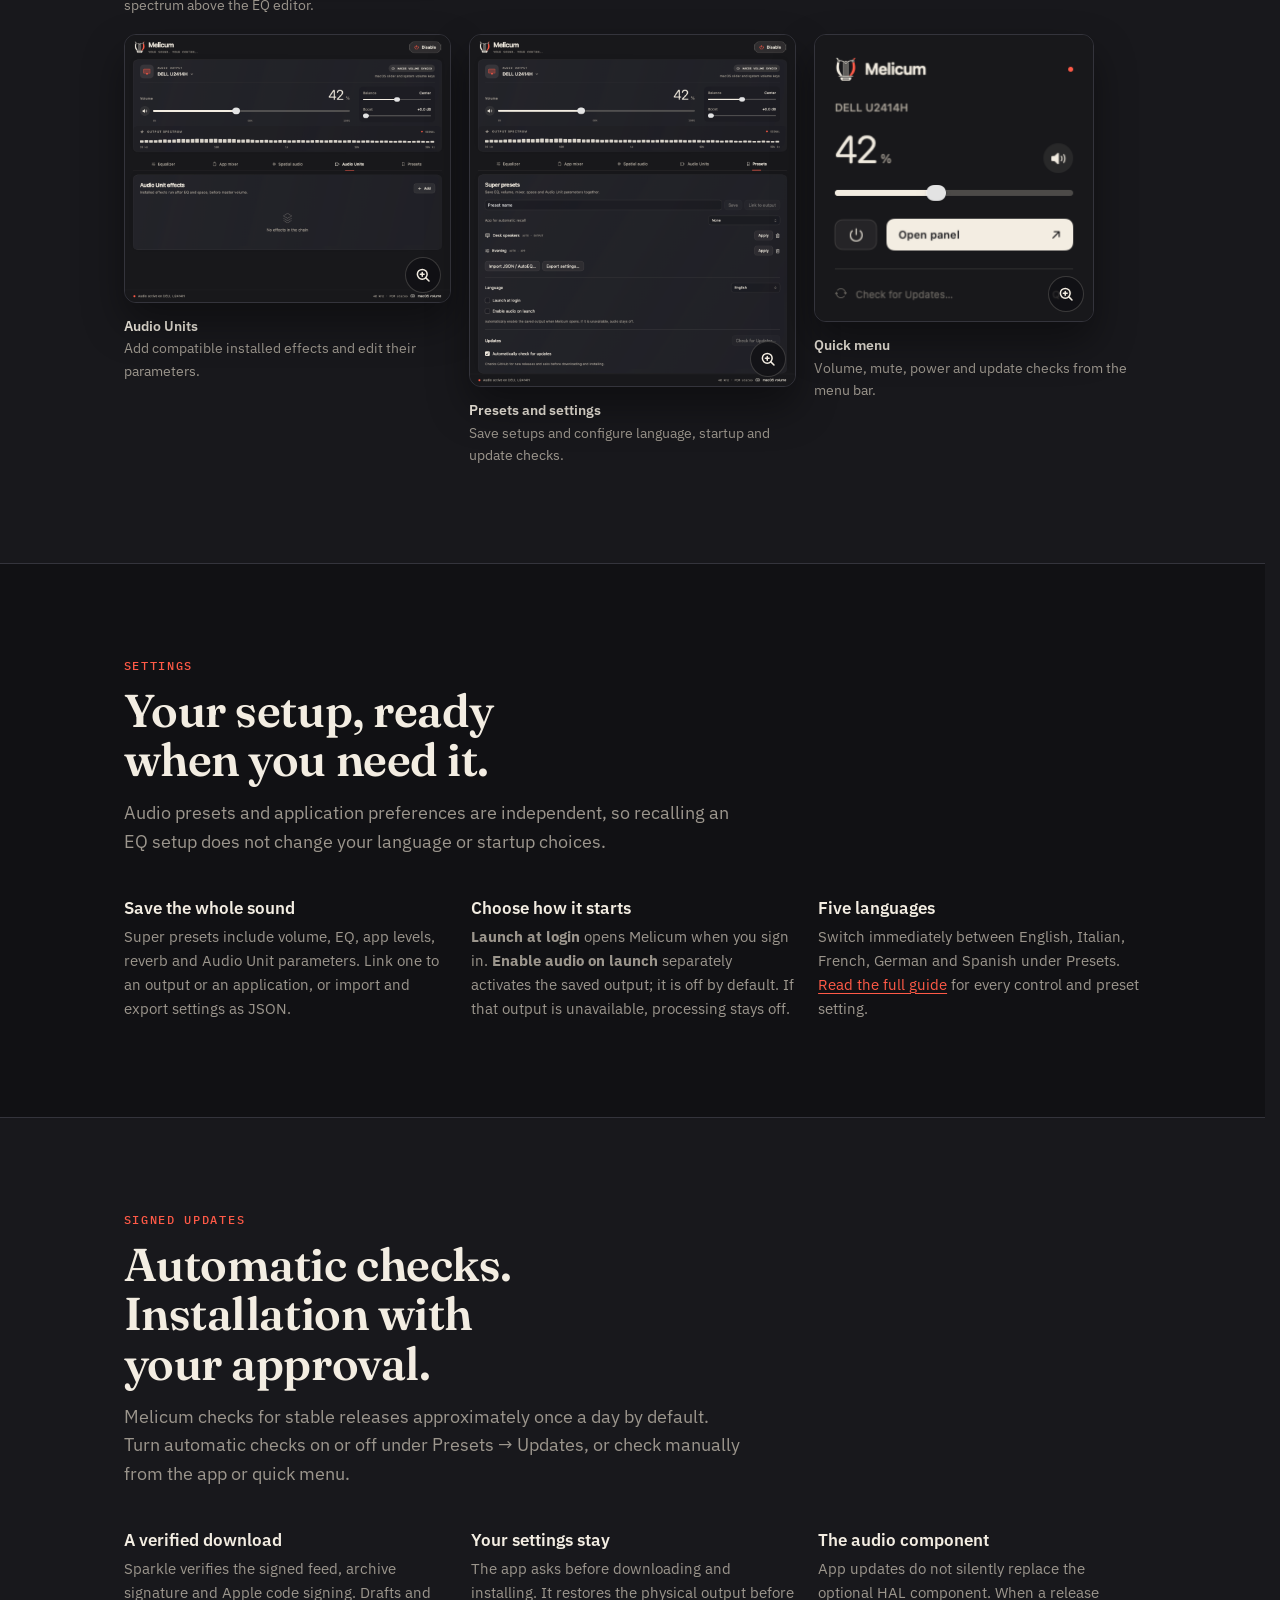
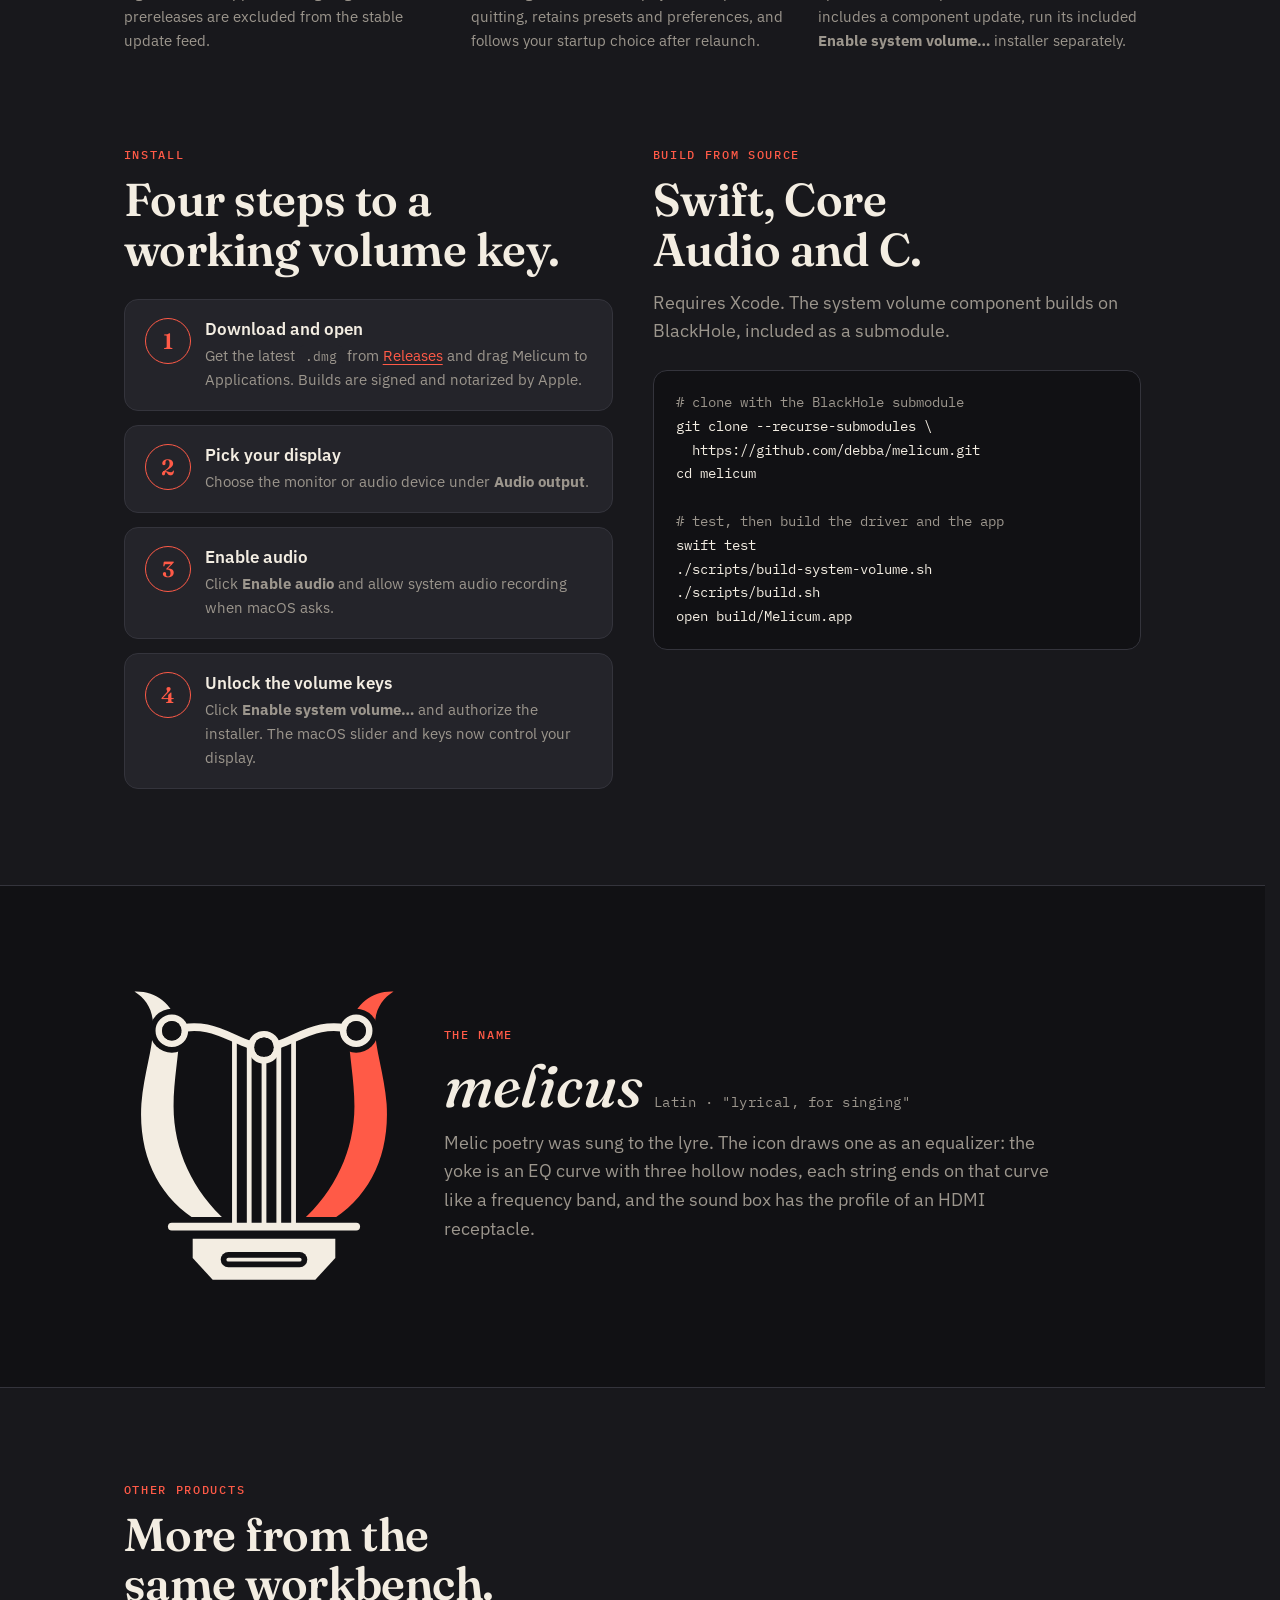
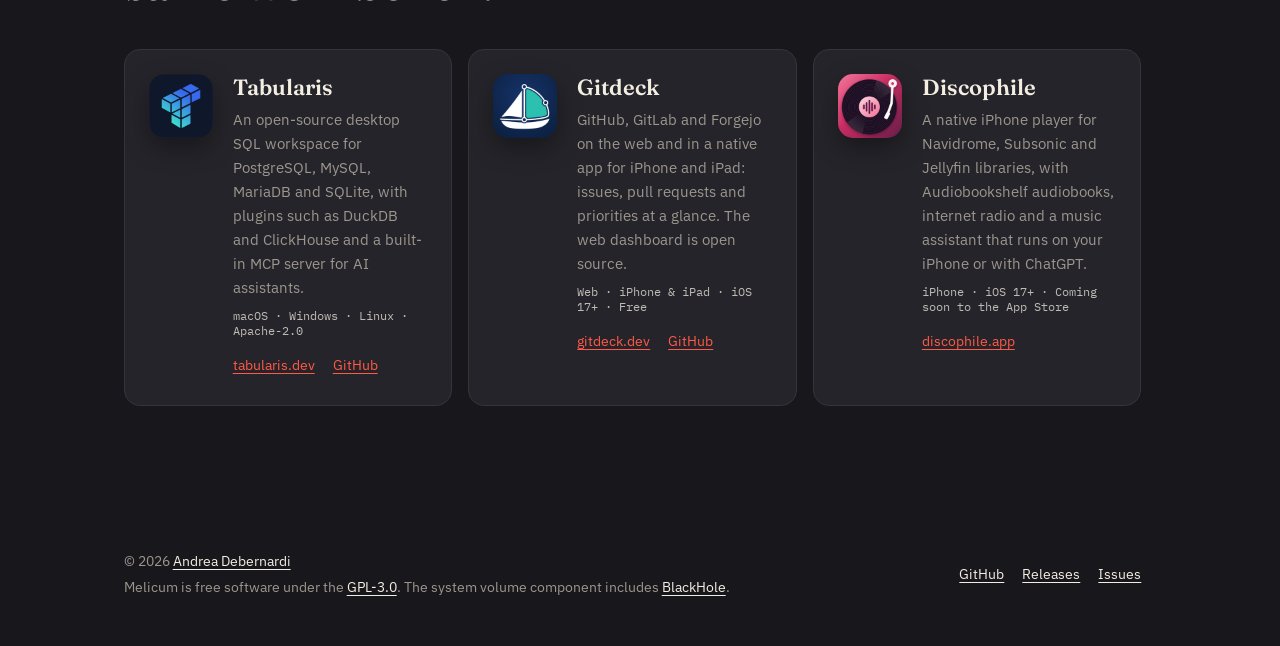
==== commit 1825633e: "Link Gitdeck at gitdeck.dev" ====
--- a/docs/index.html
+++ b/docs/index.html
@@ -593,10 +593,10 @@
       </article>
       <article class="product">
         <img src="images/gitdeck-icon.png" width="64" height="64" alt="">
-        <h3><a href="https://gitdeck.debbaweb.it/en/">Gitdeck</a></h3>
+        <h3><a href="https://gitdeck.dev/en/">Gitdeck</a></h3>
         <p>GitHub, GitLab and Forgejo on the web and in a native app for iPhone and iPad: issues, pull requests and priorities at a glance. The web dashboard is open source.</p>
         <span class="spec">Web · iPhone &amp; iPad · iOS 17+ · Free</span>
-        <p class="links"><a href="https://gitdeck.debbaweb.it/en/">gitdeck.debbaweb.it</a><a href="https://github.com/debba/gitdeck">GitHub</a></p>
+        <p class="links"><a href="https://gitdeck.dev/en/">gitdeck.dev</a><a href="https://github.com/debba/gitdeck">GitHub</a></p>
       </article>
       <article class="product">
         <img src="images/discophile-icon.png" width="64" height="64" alt="">
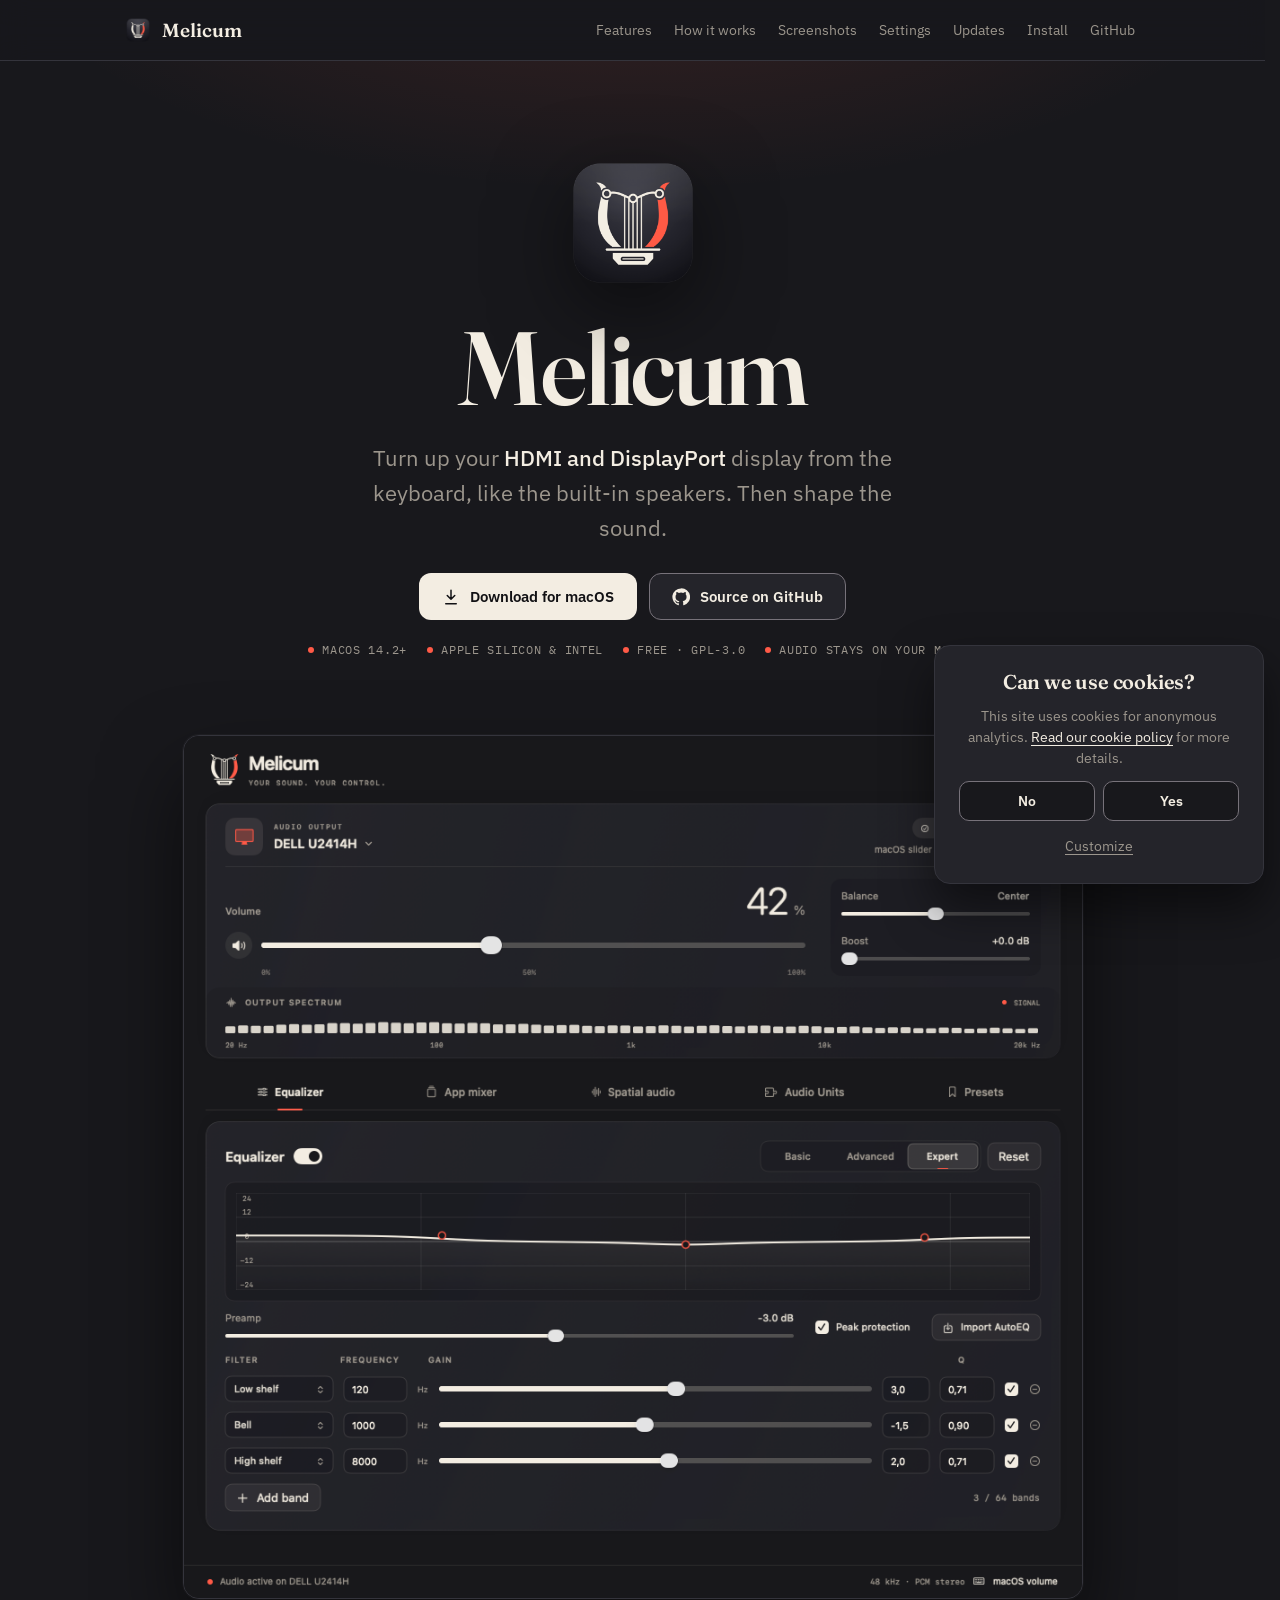
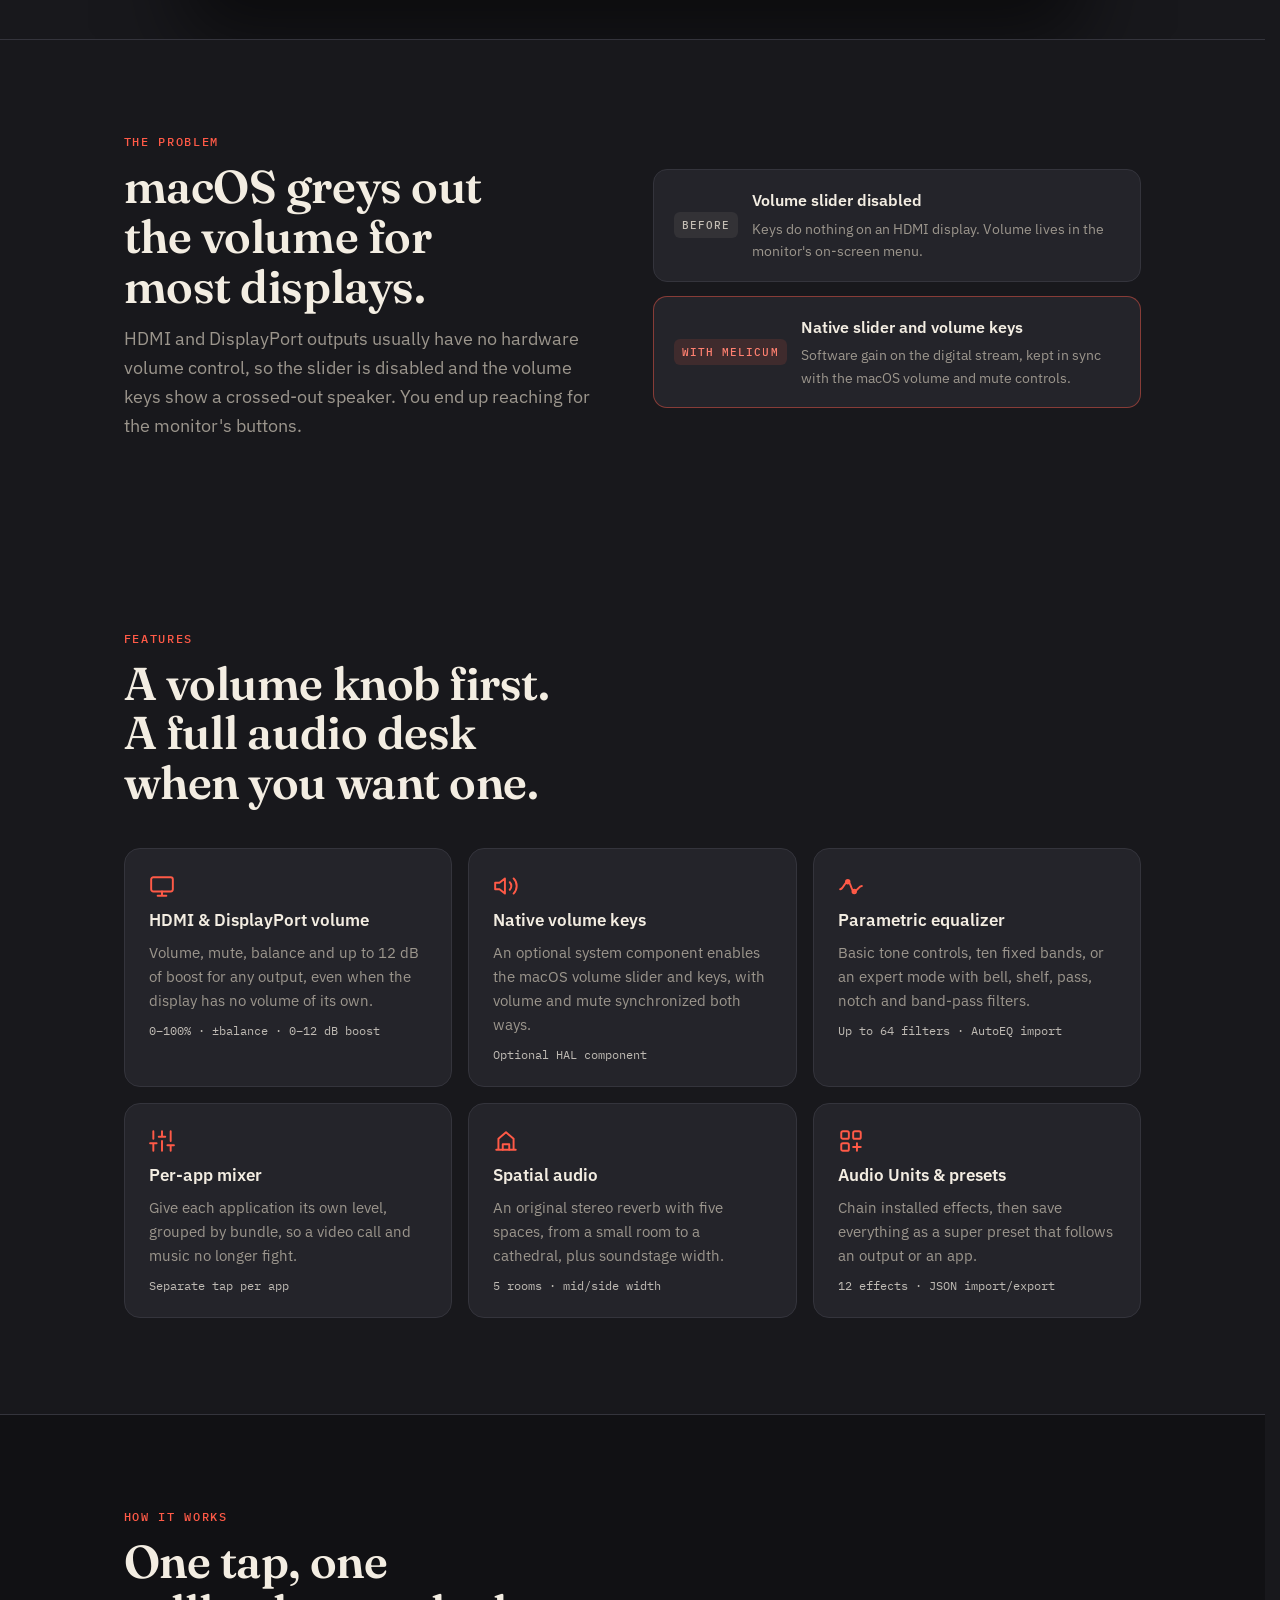
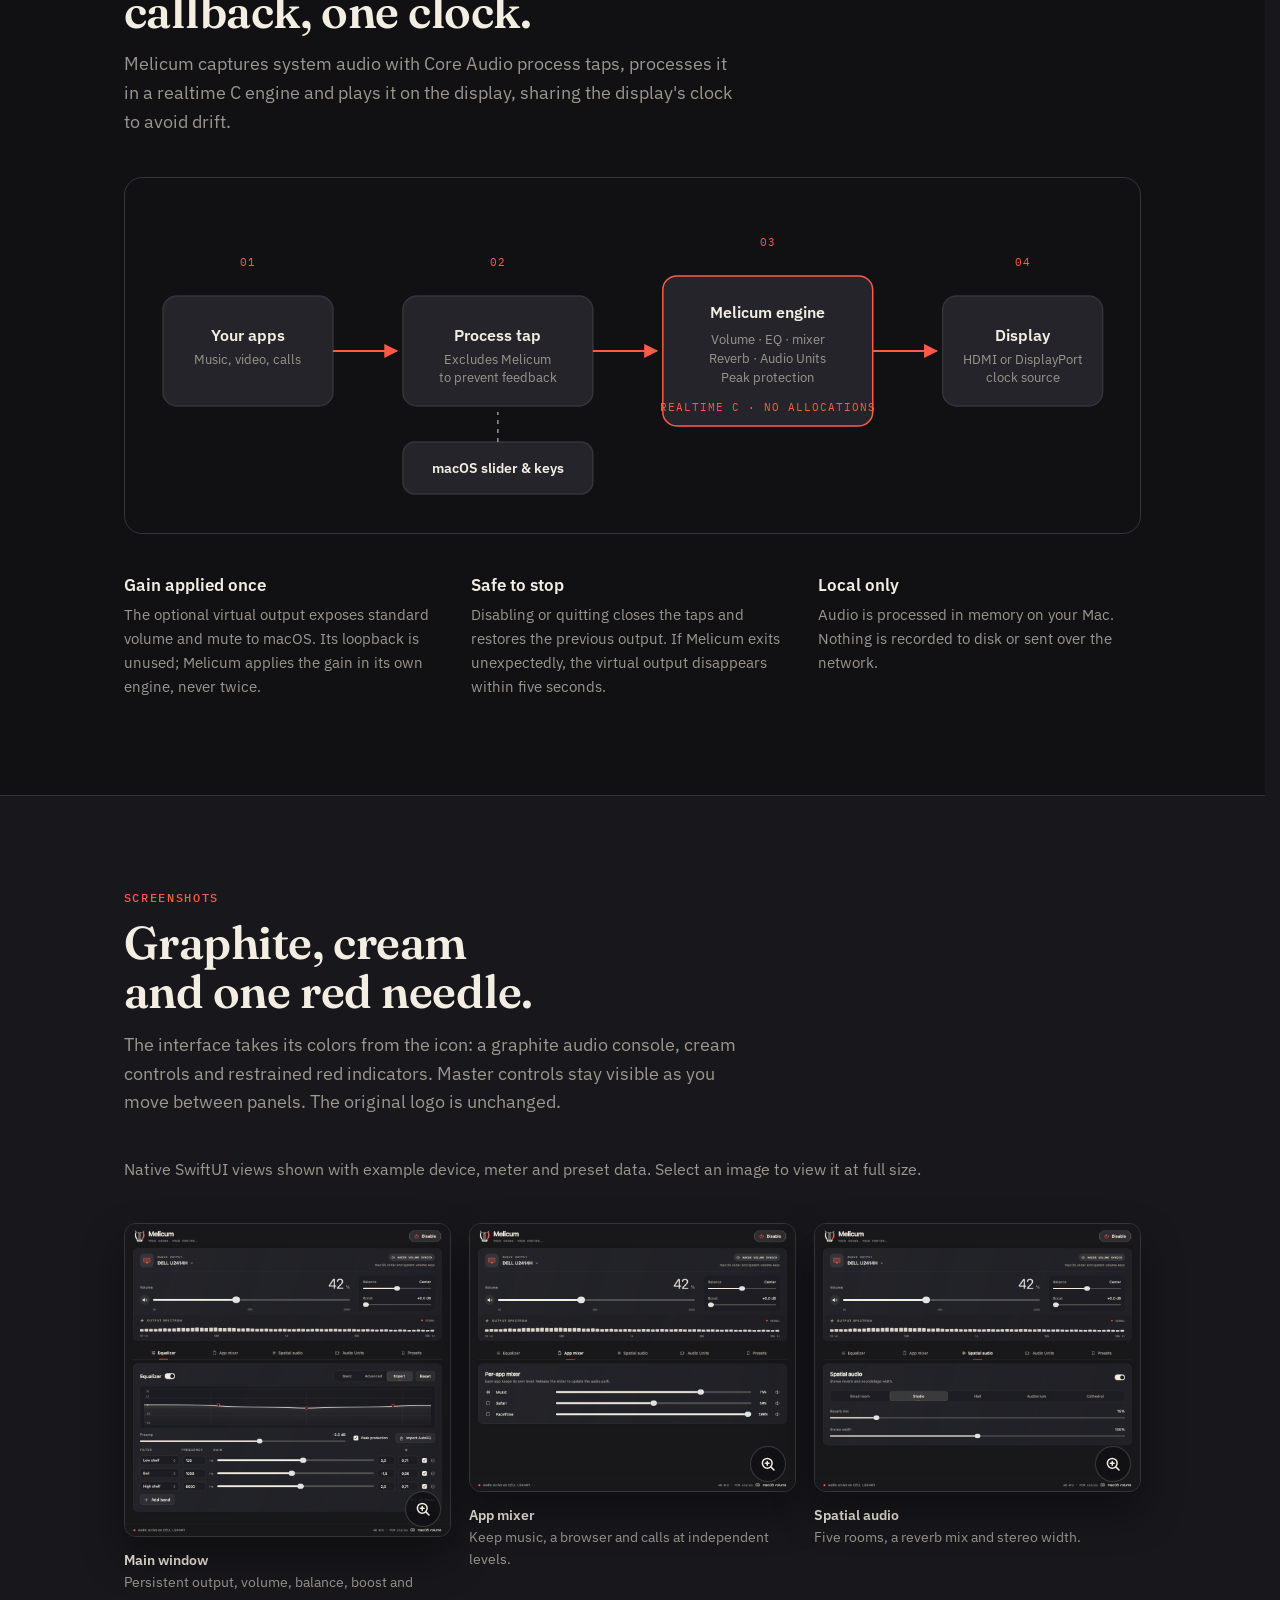
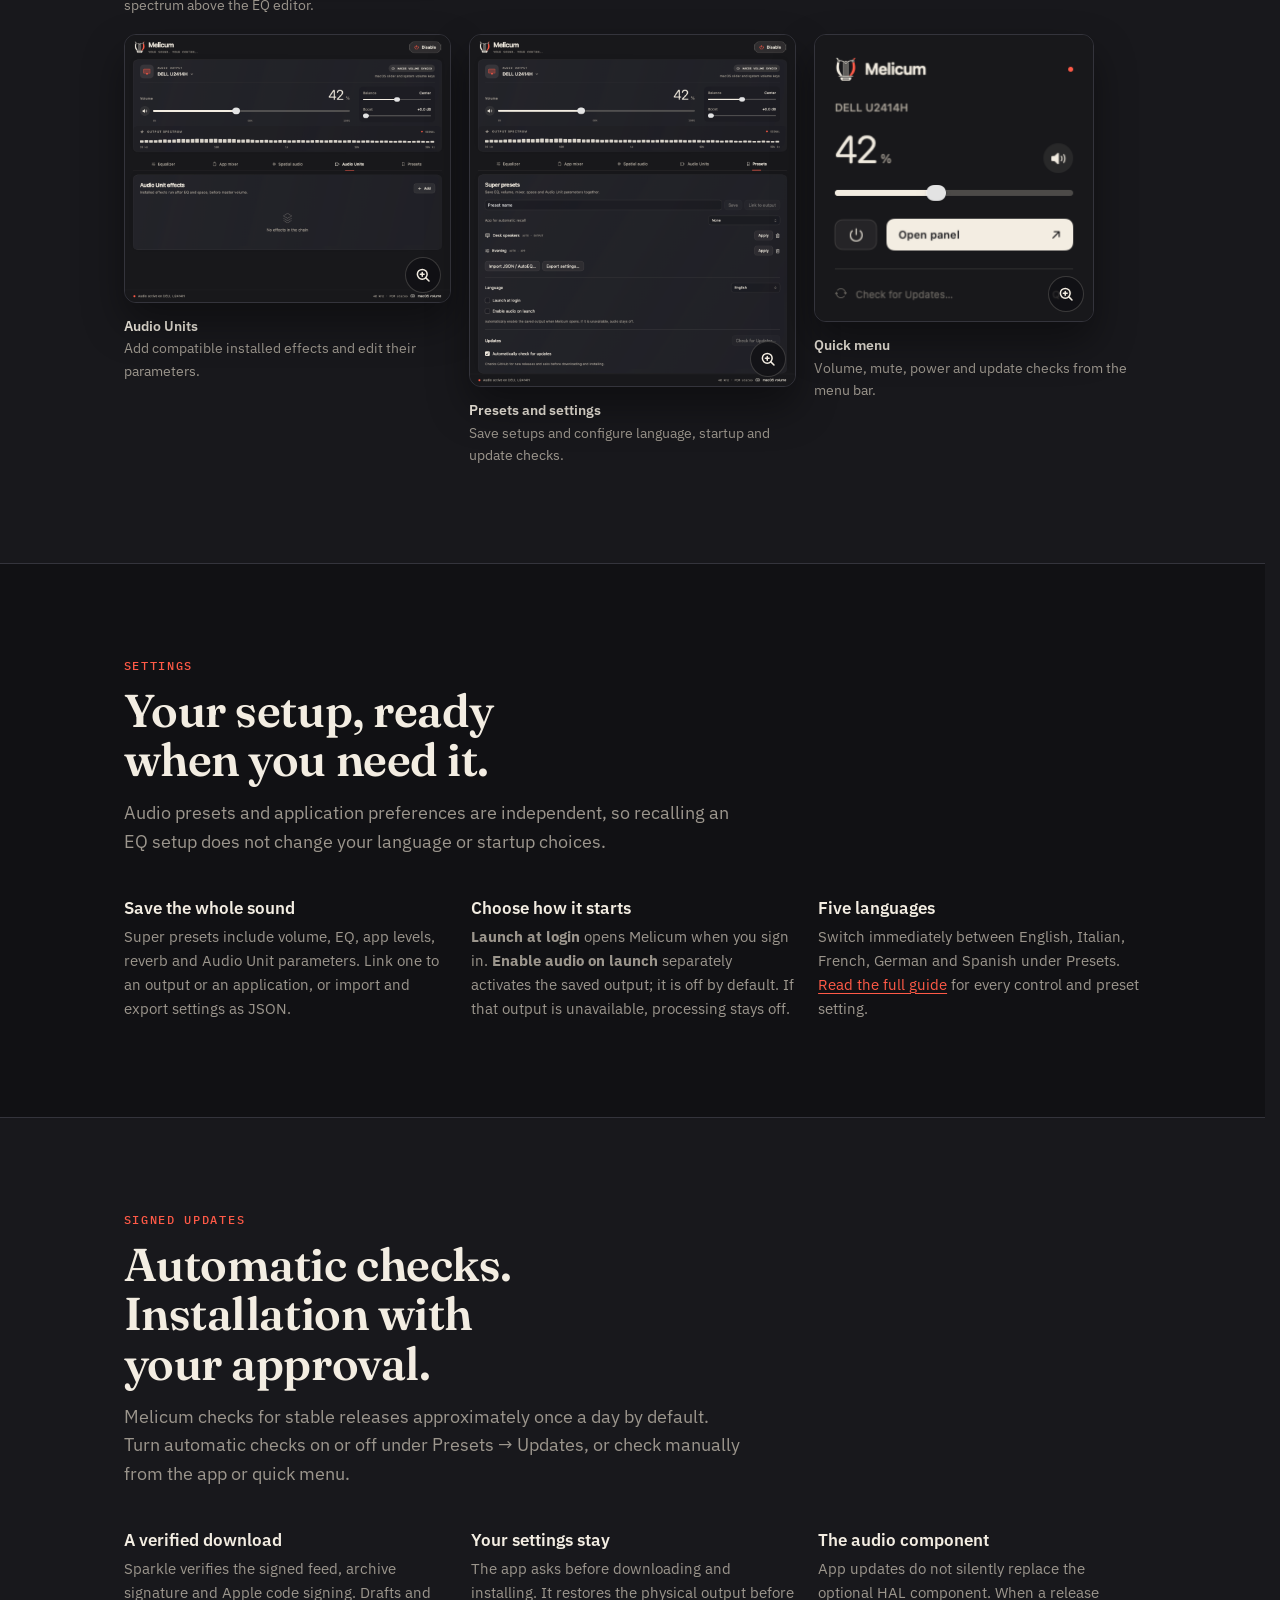
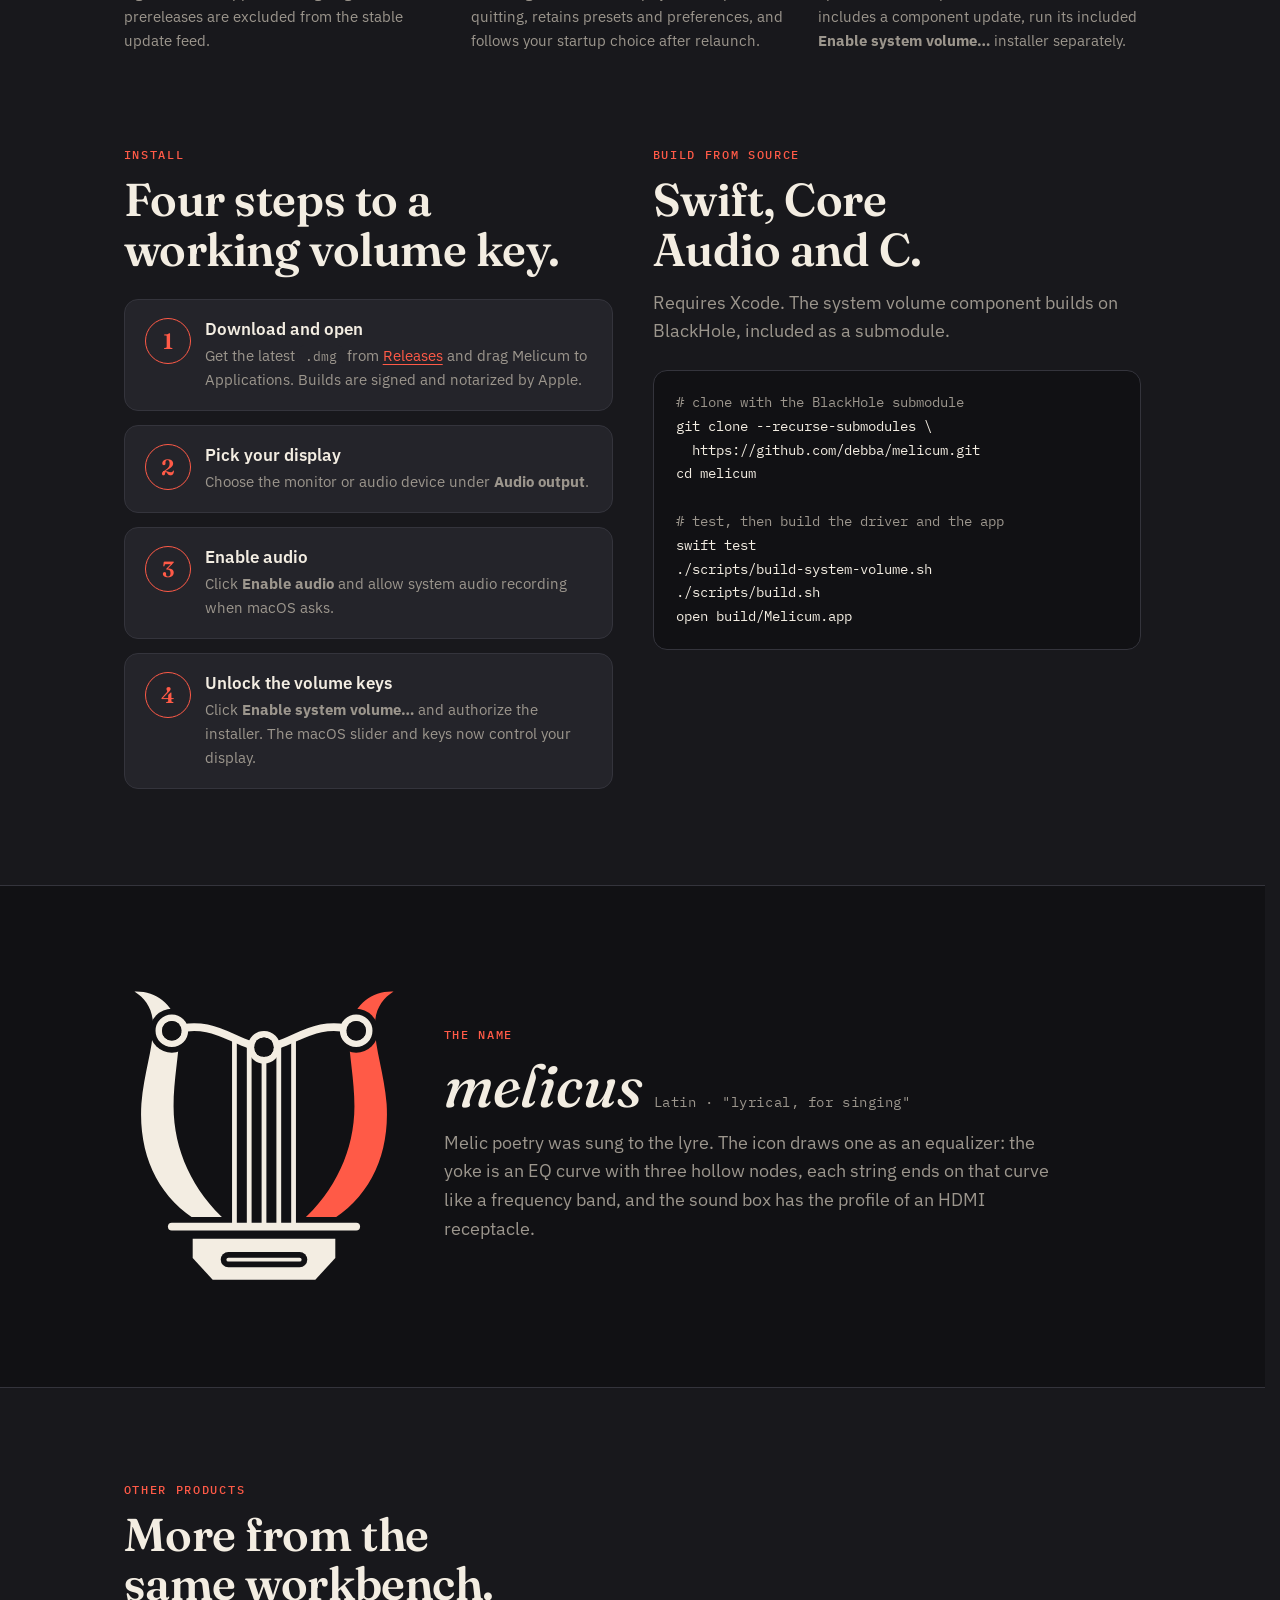
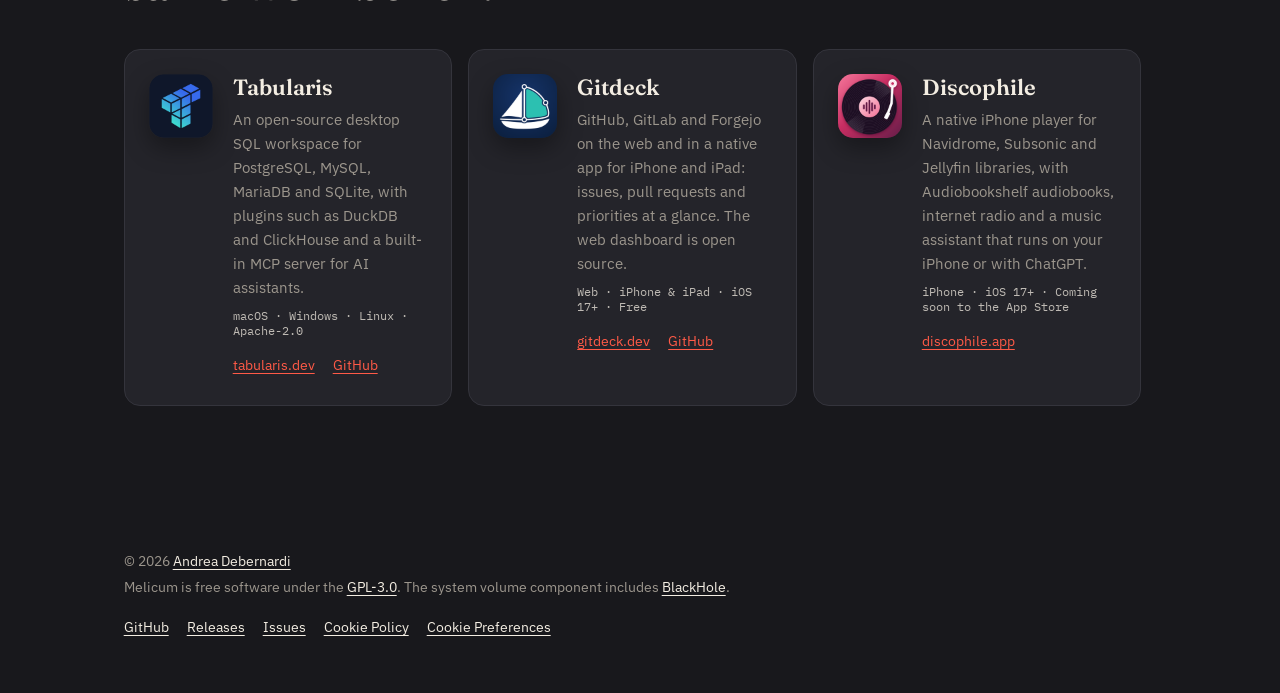
==== commit feb66e43: "Add Matomo analytics with cookie consent and a cookie policy" ====
--- a/docs/index.html
+++ b/docs/index.html
@@ -56,7 +56,9 @@
 <link rel="preconnect" href="https://fonts.googleapis.com">
 <link rel="preconnect" href="https://fonts.gstatic.com" crossorigin>
 <link rel="stylesheet" href="https://fonts.googleapis.com/css2?family=Fraunces:opsz,wght@9..144,500;9..144,600&family=IBM+Plex+Sans:wght@400;500;600&family=IBM+Plex+Mono:wght@400;500&display=swap">
+<link rel="stylesheet" href="consent.css">
 <script>document.documentElement.classList.add("js");</script>
+<script src="consent.js" defer></script>
 <style>
 /* Layout: single column story on graphite, like the app window; the VU red is the only accent. */
 :root {
@@ -616,7 +618,7 @@
       <p>© 2026 <a href="https://debbaweb.it">Andrea Debernardi</a></p>
       <p>Melicum is free software under the <a href="https://github.com/debba/melicum/blob/main/LICENSE">GPL-3.0</a>. The system volume component includes <a href="https://github.com/ExistentialAudio/BlackHole">BlackHole</a>.</p>
     </div>
-    <ul aria-label="Project links"><li><a href="https://github.com/debba/melicum">GitHub</a></li><li><a href="https://github.com/debba/melicum/releases">Releases</a></li><li><a href="https://github.com/debba/melicum/issues">Issues</a></li></ul>
+    <ul aria-label="Project links"><li><a href="https://github.com/debba/melicum">GitHub</a></li><li><a href="https://github.com/debba/melicum/releases">Releases</a></li><li><a href="https://github.com/debba/melicum/issues">Issues</a></li><li><a href="cookie-policy/">Cookie Policy</a></li><li><button class="manage-cookies" type="button" data-manage-cookies>Cookie Preferences</button></li></ul>
   </div>
 </footer>
 
--- a/docs/consent.css
+++ b/docs/consent.css
@@ -0,0 +1,35 @@
+/* Cookie banner: a small graphite card in the corner, cream controls, the VU red as the "on" state. */
+.consent { position: fixed; right: 16px; bottom: 16px; z-index: 30; display: grid; justify-items: center; gap: 12px; width: min(330px, calc(100% - 32px)); padding: 24px; border: 1px solid var(--line); border-radius: 16px; background: var(--panel); box-shadow: 0 24px 48px rgba(0,0,0,.5); color: var(--cream); text-align: center; }
+.consent[hidden] { display: none; }
+.consent-title { margin: 0; font: 600 20px/1.2 var(--display); }
+.consent-text { margin: 0; color: var(--muted); font-size: 14px; line-height: 1.5; }
+.consent-text a { color: var(--cream); }
+.consent-prefs { display: none; justify-self: stretch; gap: 14px; margin-block: 6px; }
+.consent-row { display: flex; align-items: center; justify-content: space-between; font-size: 15px; }
+.consent-switch { position: relative; flex-shrink: 0; width: 38px; height: 22px; padding: 0; border: 0; border-radius: 999px; background: var(--line); cursor: pointer; transition: background-color .2s ease; }
+.consent-switch::after { content: ""; position: absolute; top: 3px; left: 3px; width: 16px; height: 16px; border-radius: 50%; background: var(--cream); box-shadow: 0 1px 3px rgba(0,0,0,.4); transition: transform .2s ease; }
+.consent-switch[aria-checked="true"] { background: var(--red-deep); }
+.consent-switch[aria-checked="true"]::after { transform: translateX(16px); }
+.consent-switch.locked { cursor: not-allowed; opacity: .6; }
+.consent-actions { display: flex; justify-self: stretch; gap: 8px; }
+.consent-btn { flex: 1; padding: 10px 14px; border: 1px solid var(--line-strong); border-radius: 10px; background: var(--bg); color: var(--cream); font: 600 14px var(--body); cursor: pointer; transition: border-color .15s ease; }
+.consent-btn:hover { border-color: var(--cream); }
+.consent-btn.save { display: none; border-color: transparent; background: var(--cream); color: var(--bg-deep); }
+.consent-btn.save:hover { background: #FFFFFF; }
+.consent.detailed .consent-text, .consent.detailed .no, .consent.detailed .yes { display: none; }
+.consent.detailed .consent-prefs { display: grid; }
+.consent.detailed .save { display: block; }
+.consent-link { padding: 4px; border: 0; background: none; color: var(--muted); font: 14px var(--body); text-decoration: underline; text-underline-offset: 3px; cursor: pointer; }
+.consent-link:hover { color: var(--cream); }
+.manage-cookies { padding: 6px 0; border: 0; background: none; color: var(--cream); font: inherit; text-decoration: underline; text-decoration-thickness: 1px; text-underline-offset: 3px; cursor: pointer; }
+@media (max-width: 620px) {
+  .consent { right: 12px; bottom: 12px; width: calc(100% - 24px); padding: 20px; }
+  .manage-cookies { padding: 10px 0; }
+}
+@media (prefers-reduced-motion: reduce) {
+  .consent-switch, .consent-switch::after { transition: none; }
+}
+@media (forced-colors: active) {
+  .consent, .consent-switch { border: 1px solid CanvasText; }
+  .consent-switch[aria-checked="true"] { background: Highlight; }
+}
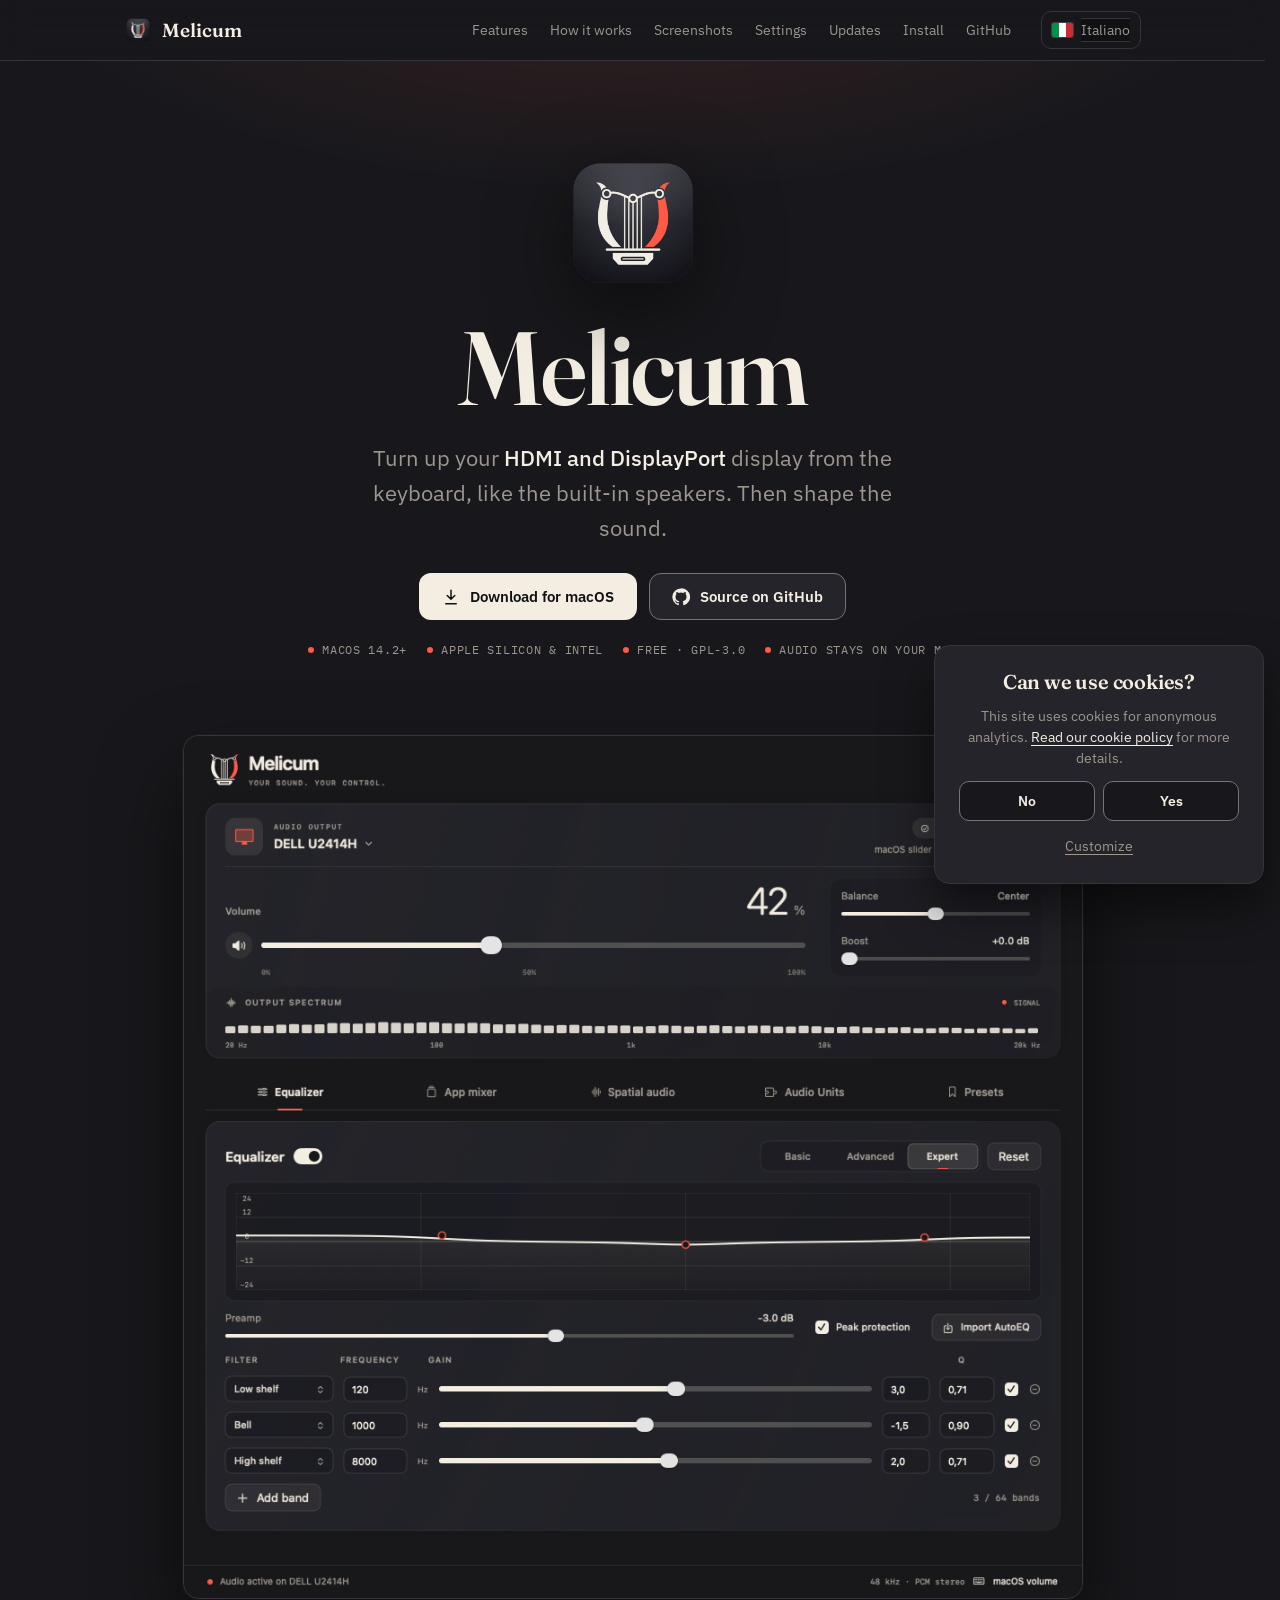
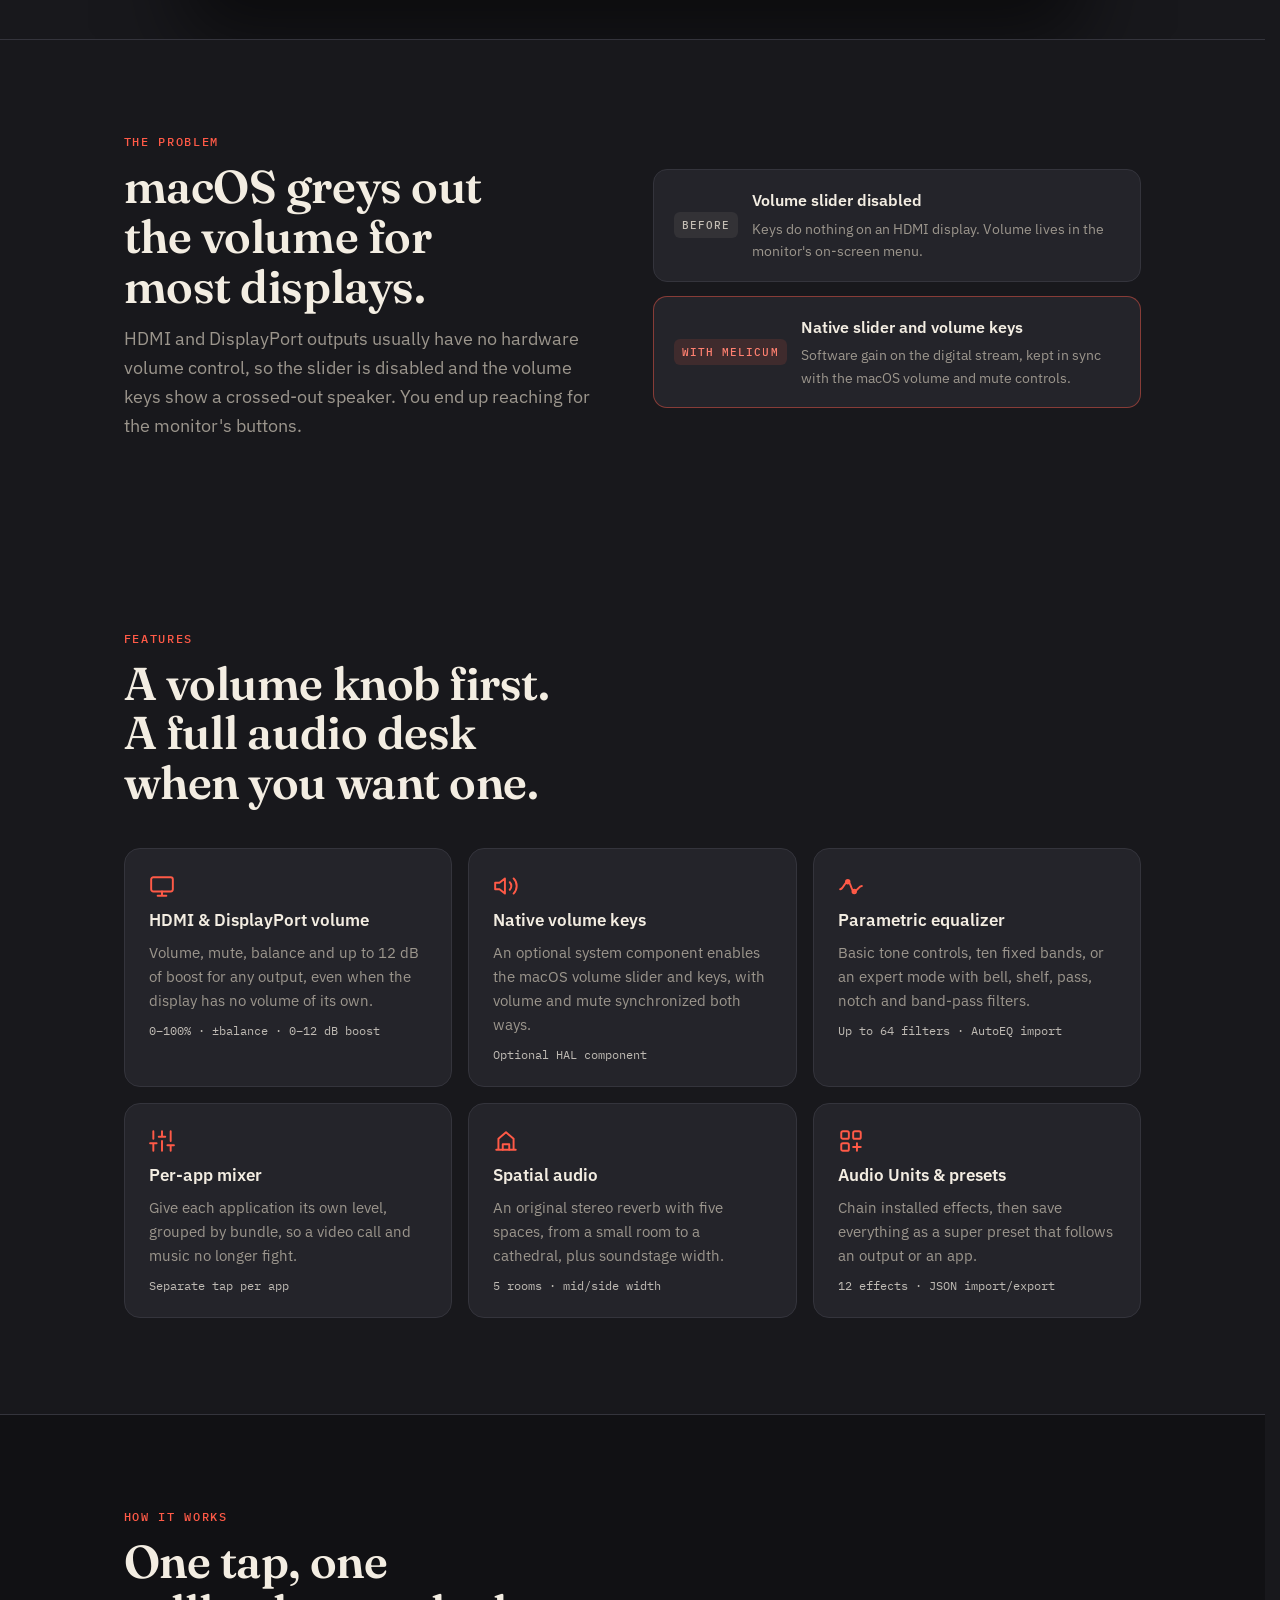
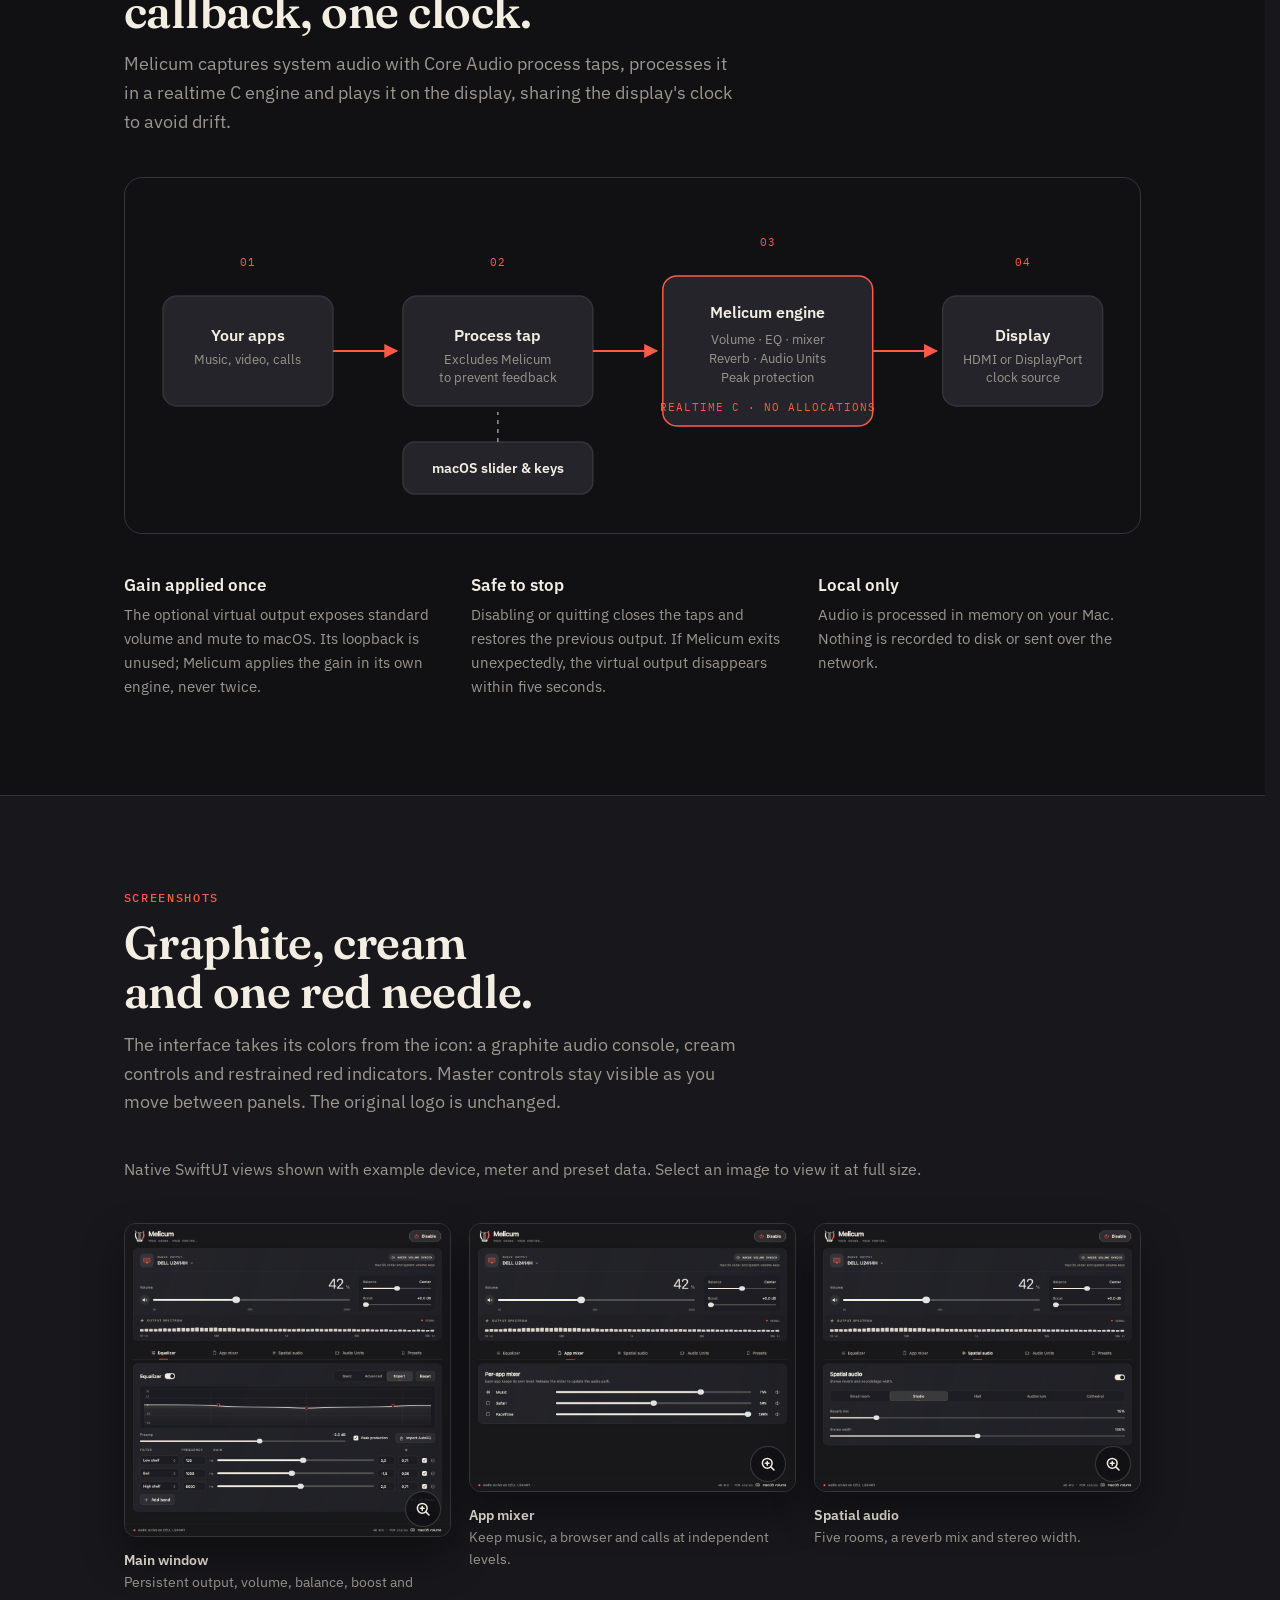
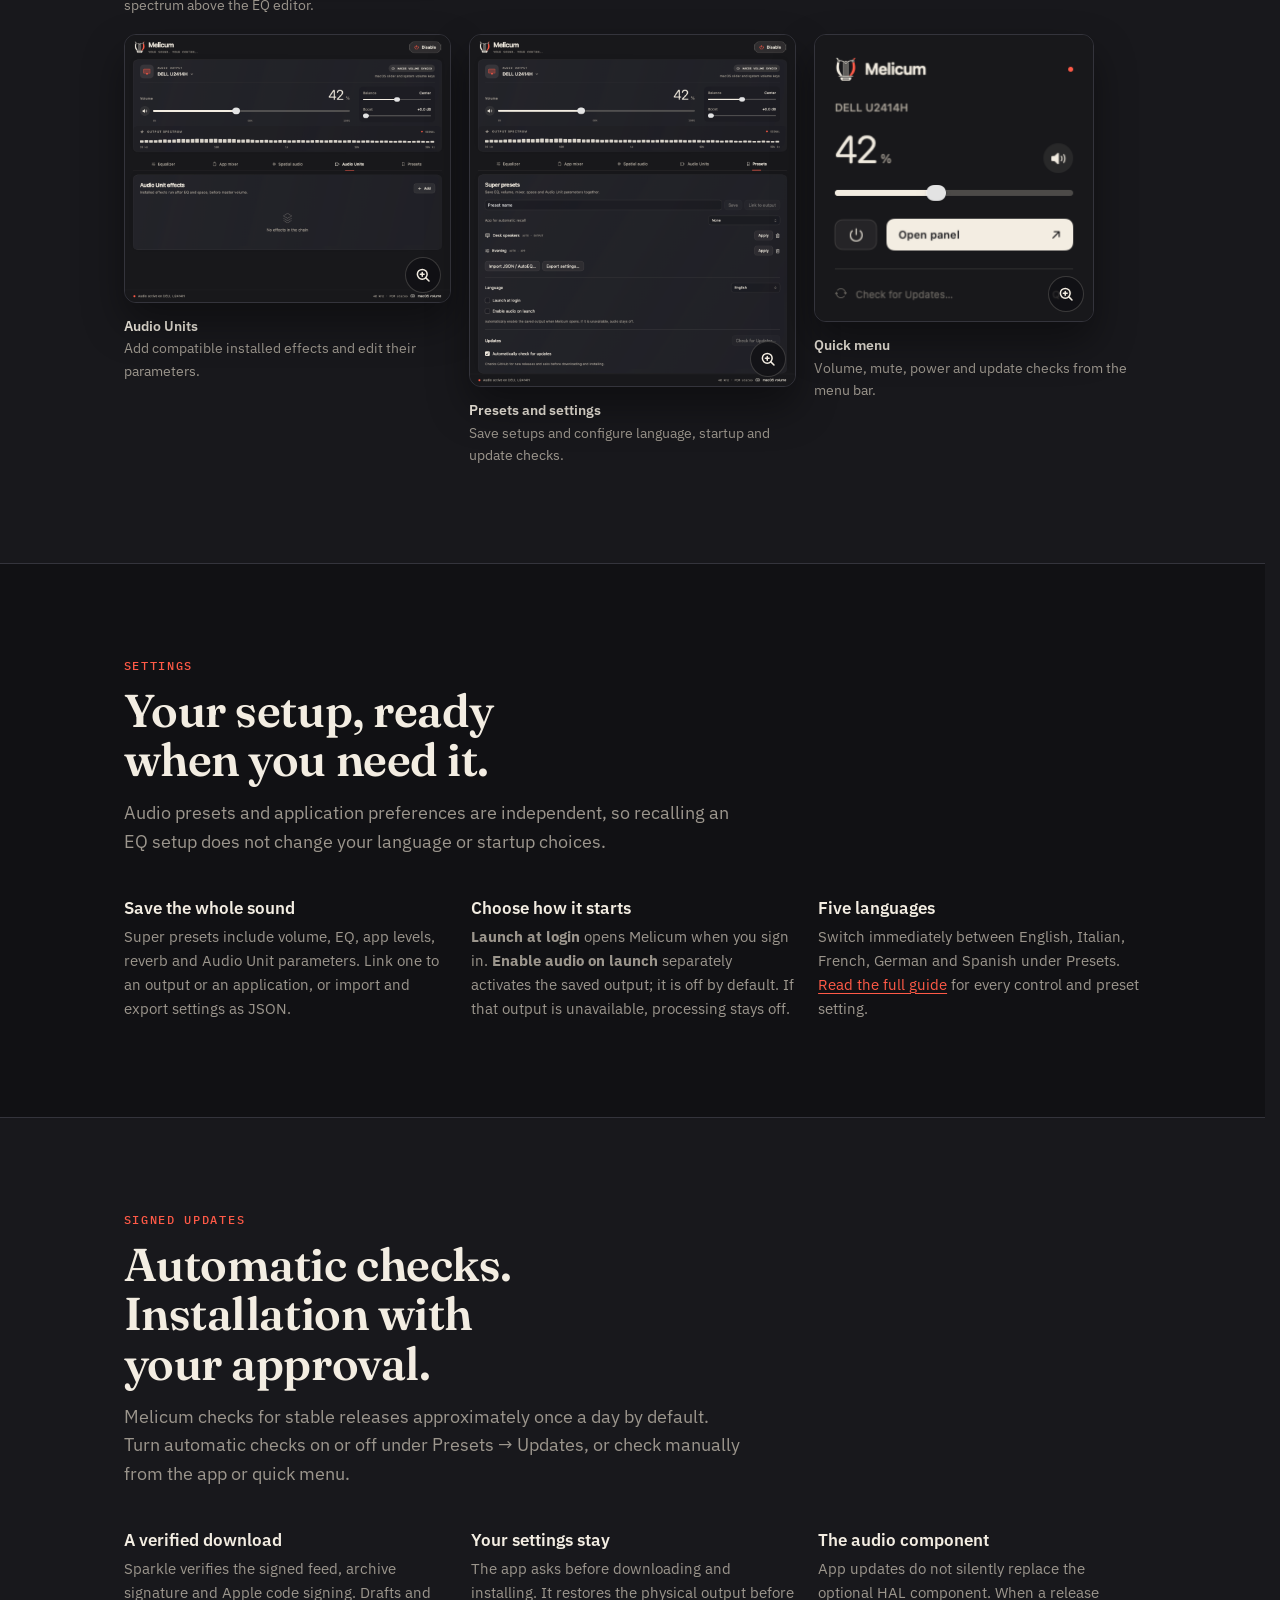
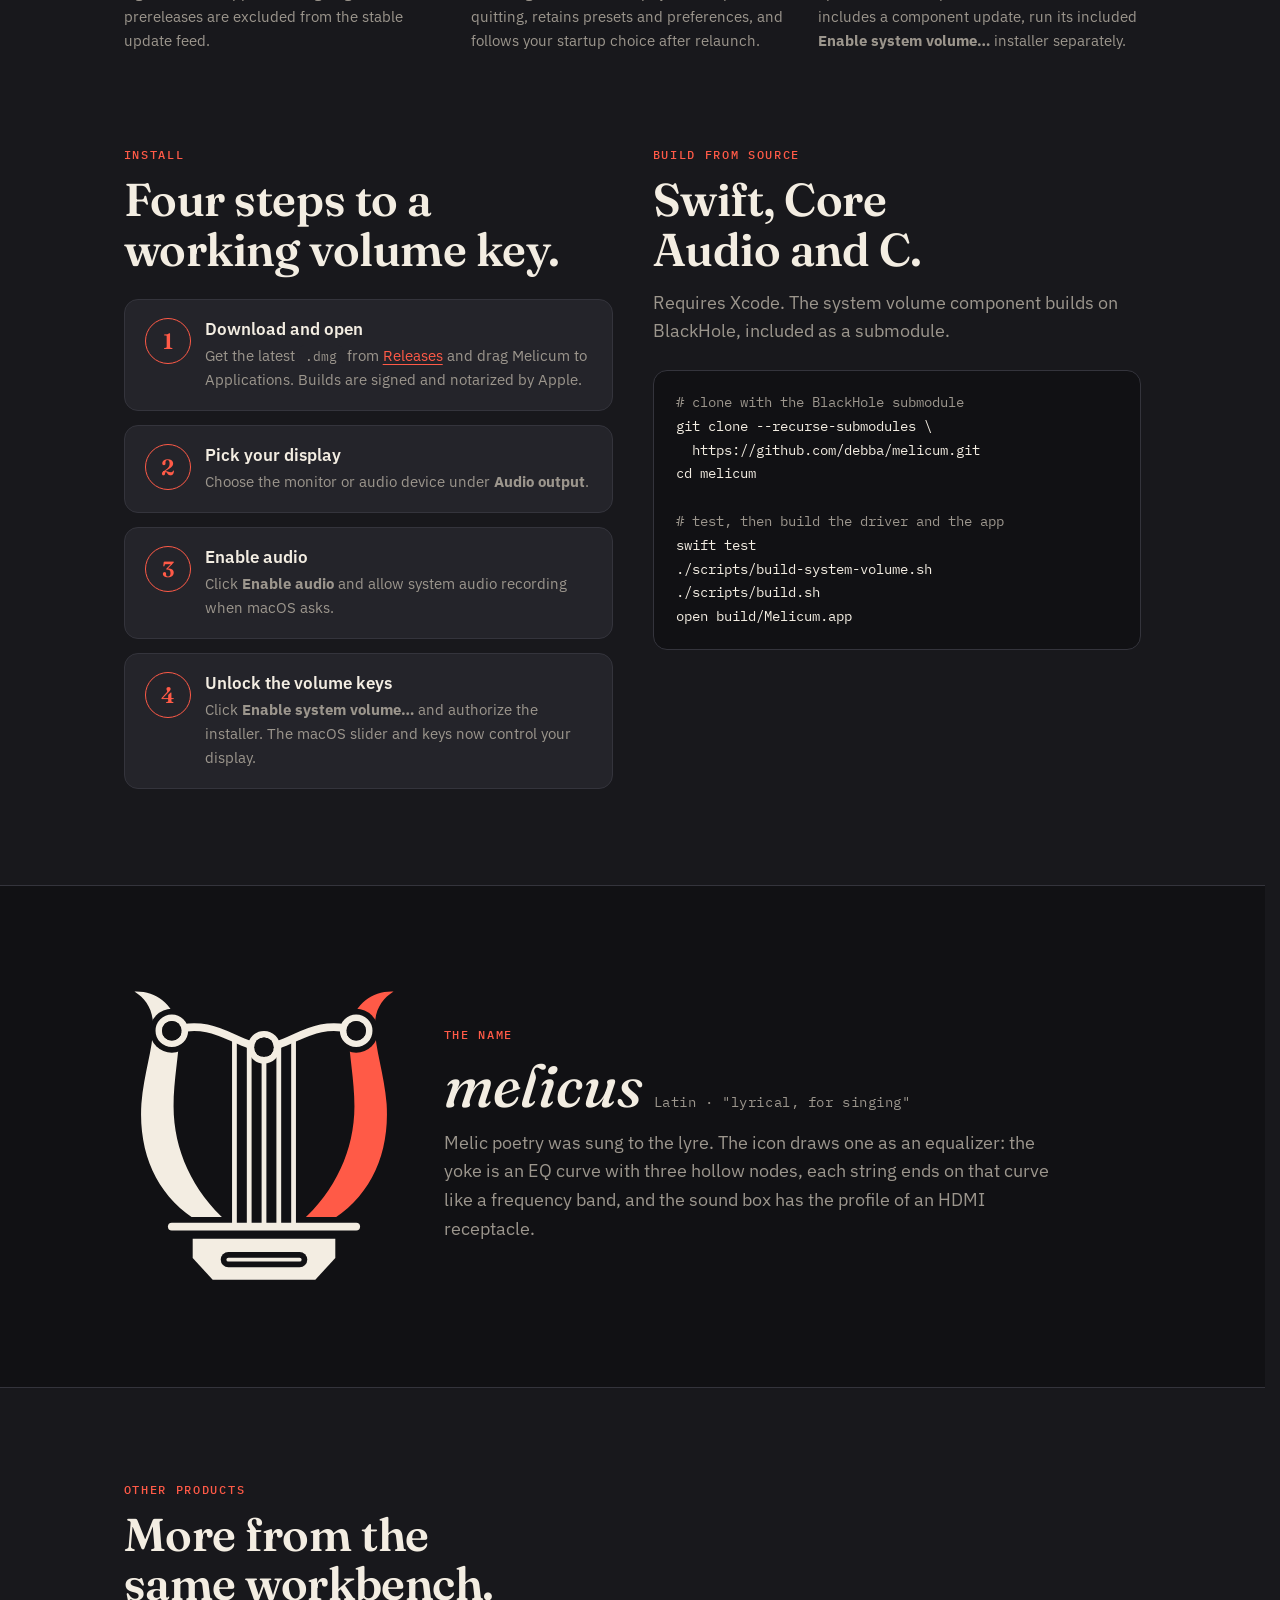
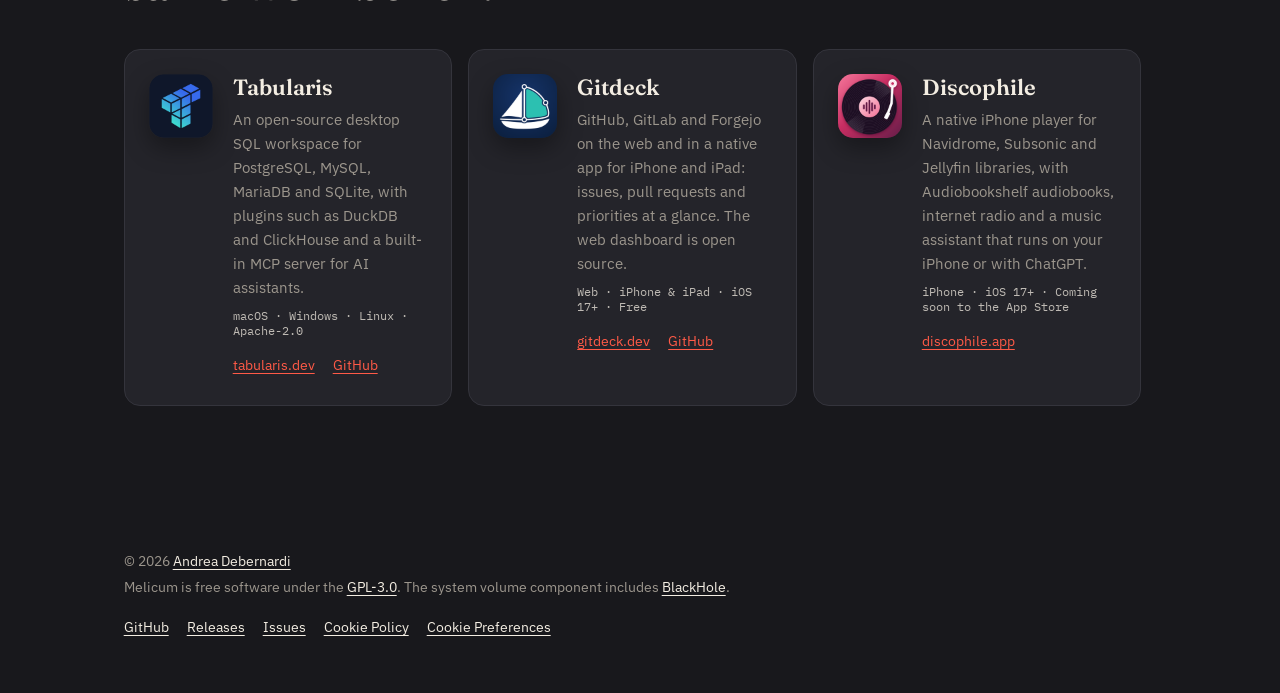
==== commit ab0ae1e1: "Add an Italian version of the website with a flag language switch" ====
--- a/docs/index.html
+++ b/docs/index.html
@@ -8,6 +8,9 @@
 <meta name="robots" content="index, follow, max-image-preview:large">
 <meta name="author" content="Andrea Debernardi">
 <link rel="canonical" href="https://melicum.app/">
+<link rel="alternate" hreflang="en" href="https://melicum.app/">
+<link rel="alternate" hreflang="it" href="https://melicum.app/it/">
+<link rel="alternate" hreflang="x-default" href="https://melicum.app/">
 <meta property="og:type" content="website">
 <meta property="og:site_name" content="Melicum">
 <meta property="og:url" content="https://melicum.app/">
@@ -18,6 +21,7 @@
 <meta property="og:image:height" content="640">
 <meta property="og:image:alt" content="Melicum: HDMI and DisplayPort volume for macOS, next to the app's main window">
 <meta property="og:locale" content="en_US">
+<meta property="og:locale:alternate" content="it_IT">
 <meta name="twitter:card" content="summary_large_image">
 <meta name="twitter:title" content="Melicum · HDMI and DisplayPort volume control for Mac">
 <meta name="twitter:description" content="Use your Mac's volume keys on HDMI and DisplayPort displays, with EQ, a per-app mixer and Audio Units.">
@@ -56,268 +60,10 @@
 <link rel="preconnect" href="https://fonts.googleapis.com">
 <link rel="preconnect" href="https://fonts.gstatic.com" crossorigin>
 <link rel="stylesheet" href="https://fonts.googleapis.com/css2?family=Fraunces:opsz,wght@9..144,500;9..144,600&family=IBM+Plex+Sans:wght@400;500;600&family=IBM+Plex+Mono:wght@400;500&display=swap">
+<link rel="stylesheet" href="site.css">
 <link rel="stylesheet" href="consent.css">
 <script>document.documentElement.classList.add("js");</script>
 <script src="consent.js" defer></script>
-<style>
-/* Layout: single column story on graphite, like the app window; the VU red is the only accent. */
-:root {
-  --bg: #18181C; --bg-deep: #111114; --panel: #24242A; --line: #34343C; --line-strong: #77727A;
-  --cream: #F3EDE2; --muted: #9C968D; --red: #FF5A47; --red-deep: #DE3B29;
-  --display: "Fraunces", Georgia, serif;
-  --body: "IBM Plex Sans", -apple-system, "Helvetica Neue", sans-serif;
-  --mono: "IBM Plex Mono", ui-monospace, Menlo, monospace;
-  --gutter: max(20px, 4vw);
-  color-scheme: dark;
-}
-* { box-sizing: border-box; }
-html { scroll-behavior: smooth; scroll-padding-top: 76px; scrollbar-gutter: stable; }
-body { margin: 0; background: var(--bg); color: var(--cream); font: 16px/1.6 var(--body); -webkit-font-smoothing: antialiased; }
-a { color: var(--red); text-decoration-thickness: 1px; text-underline-offset: 3px; }
-:focus-visible { outline: 2px solid var(--red); outline-offset: 3px; border-radius: 6px; }
-.skip { position: absolute; left: 12px; top: -60px; z-index: 20; padding: 10px 16px; border-radius: 10px; background: var(--cream); color: var(--bg-deep); font-weight: 600; text-decoration: none; }
-.skip:focus { top: 12px; }
-main:focus { outline: none; }
-.sr-only { position: absolute; width: 1px; height: 1px; padding: 0; margin: -1px; overflow: hidden; clip: rect(0 0 0 0); white-space: nowrap; border: 0; }
-img { max-width: 100%; height: auto; display: block; }
-code { font-family: var(--mono); font-size: .88em; background: var(--panel); padding: 2px 6px; border-radius: 5px; }
-.wrap { max-width: 1120px; margin: 0 auto; padding-inline: var(--gutter); }
-.eyebrow { font: 500 12px/1 var(--mono); letter-spacing: .14em; text-transform: uppercase; color: var(--red); }
-h1, h2, h3 { margin: 0; text-wrap: balance; }
-h2 { font: 600 clamp(30px, 4.4vw, 46px)/1.08 var(--display); letter-spacing: -.01em; }
-h3 { font: 600 17px/1.3 var(--body); }
-p { margin: 0; }
-.muted { color: var(--muted); }
-
-/* Navigation */
-header { position: sticky; top: 0; z-index: 10; }
-nav { position: relative; background: color-mix(in srgb, var(--bg) 86%, transparent); backdrop-filter: blur(14px); border-bottom: 1px solid var(--line); }
-nav .wrap { display: flex; align-items: center; gap: 24px; height: 60px; }
-.brand { display: flex; align-items: center; gap: 10px; color: var(--cream); text-decoration: none; font: 600 19px var(--display); }
-.brand img { width: 28px; height: 28px; }
-nav ul { list-style: none; display: flex; flex-wrap: wrap; gap: 4px 10px; margin: 0 0 0 auto; padding: 0; font-size: 14px; }
-nav ul a { color: var(--muted); text-decoration: none; display: inline-block; padding: 8px 6px; }
-nav ul a:hover { color: var(--cream); }
-.menu-toggle { display: none; margin-left: auto; width: 44px; height: 44px; padding: 0; place-items: center; border: 1px solid var(--line); border-radius: 12px; background: var(--panel); color: var(--cream); cursor: pointer; }
-.menu-toggle svg { grid-area: 1 / 1; width: 22px; height: 22px; }
-.menu-toggle .close, .menu-toggle[aria-expanded="true"] .open { display: none; }
-.menu-toggle[aria-expanded="true"] .close { display: block; }
-
-/* Hero */
-.hero { position: relative; overflow: hidden; padding-block: 88px 40px; }
-.hero::before { content: ""; position: absolute; inset: -20% -10% auto; height: 620px; background: radial-gradient(60% 60% at 50% 30%, rgba(255,90,71,.14), transparent 70%); pointer-events: none; }
-.hero .wrap { position: relative; display: grid; grid-template-columns: minmax(0, 1fr); justify-items: center; text-align: center; gap: 22px; }
-.hero .icon { width: 148px; height: 148px; filter: drop-shadow(0 24px 40px rgba(0,0,0,.5)); }
-.hero h1 { font: 600 clamp(52px, 9vw, 104px)/.95 var(--display); letter-spacing: -.02em; }
-.hero .lede { font-size: clamp(18px, 2.2vw, 22px); color: var(--muted); max-width: 40ch; }
-.hero .lede b { color: var(--cream); font-weight: 500; }
-.cta { display: flex; flex-wrap: wrap; justify-content: center; gap: 12px; margin-top: 6px; }
-.btn { display: inline-flex; align-items: center; gap: 10px; padding: 13px 22px; border: 1px solid transparent; border-radius: 12px; font: 600 15px var(--body); text-decoration: none; transition: transform .15s ease, background .15s ease; }
-.btn.primary { background: var(--cream); color: var(--bg-deep); }
-@media (hover: hover) {
-  .btn:hover { transform: translateY(-1px); }
-  .btn.primary:hover { background: #FFFFFF; }
-}
-.btn.ghost { color: var(--cream); border-color: var(--line-strong); background: var(--panel); }
-.btn svg { width: 18px; height: 18px; }
-.facts { list-style: none; margin: 0; padding: 0; display: flex; flex-wrap: wrap; justify-content: center; gap: 8px 20px; font: 400 12px var(--mono); letter-spacing: .06em; text-transform: uppercase; color: var(--muted); }
-.facts li::before { content: ""; display: inline-block; width: 6px; height: 6px; border-radius: 50%; background: var(--red); margin-right: 8px; vertical-align: 1px; }
-
-.window { margin-top: 56px; border-radius: 16px; overflow: hidden; border: 1px solid var(--line); box-shadow: 0 40px 80px rgba(0,0,0,.55), 0 0 0 1px rgba(255,255,255,.03); max-width: 900px; width: 100%; }
-
-section { padding-block: 96px; }
-section > .wrap { display: grid; gap: 40px; }
-.head { display: grid; gap: 14px; max-width: 62ch; }
-.head p { color: var(--muted); font-size: 18px; }
-
-/* Problem */
-.problem { border-top: 1px solid var(--line); }
-.split { display: grid; grid-template-columns: minmax(0, 1fr) minmax(0, 1fr); gap: 48px; align-items: center; }
-.vs { display: grid; gap: 14px; }
-.vs div { background: var(--panel); border: 1px solid var(--line); border-radius: 14px; padding: 18px 20px; display: grid; grid-template-columns: auto 1fr; gap: 4px 14px; align-items: center; }
-.vs .tag { grid-row: span 2; font: 500 11px var(--mono); letter-spacing: .1em; text-transform: uppercase; padding: 6px 8px; border-radius: 6px; }
-.vs .before .tag { color: #C4BEB5; background: rgba(156,150,141,.12); }
-.vs .after { border-color: rgba(255,90,71,.45); }
-.vs .after .tag { color: #FF8070; background: rgba(255,90,71,.12); }
-.vs b { font-weight: 600; }
-.vs span.d { color: var(--muted); font-size: 14px; }
-
-/* Features */
-.grid { display: grid; grid-template-columns: repeat(3, minmax(0, 1fr)); gap: 16px; }
-.card { background: var(--panel); border: 1px solid var(--line); border-radius: 16px; padding: 24px; display: grid; gap: 10px; align-content: start; }
-.card svg { width: 26px; height: 26px; color: var(--red); }
-.card p { color: var(--muted); font-size: 15px; }
-.card .spec { font: 400 12px var(--mono); color: var(--cream); opacity: .75; }
-
-/* Routing diagram */
-.flow { background: var(--bg-deep); border: 1px solid var(--line); border-radius: 18px; padding: 28px; }
-.flow svg { width: 100%; height: auto; display: block; }
-.flow-list { list-style: none; margin: 0; padding: 0; display: grid; gap: 10px; counter-reset: flow; }
-.flow-list li { counter-increment: flow; background: var(--panel); border: 1px solid var(--line); border-radius: 12px; padding: 14px 16px; display: grid; gap: 2px; }
-.flow-list li::before { content: "0" counter(flow); font: 500 11px var(--mono); letter-spacing: .1em; color: var(--red); }
-.flow-list li.engine { border-color: var(--red); }
-.flow-list b { font-weight: 600; }
-.flow-list span { color: var(--muted); font-size: 14px; }
-.notes { display: grid; grid-template-columns: repeat(3, minmax(0, 1fr)); gap: 24px; }
-.notes p { color: var(--muted); font-size: 15px; }
-.notes h3 { margin-bottom: 6px; }
-
-/* Gallery */
-.gallery { display: grid; grid-template-columns: repeat(3, minmax(0, 1fr)); gap: 18px; }
-.gallery figure { margin: 0; display: grid; gap: 12px; align-content: start; }
-.gallery a { position: relative; justify-self: start; border-radius: 12px; cursor: zoom-in; }
-.gallery a::after { content: ""; position: absolute; right: 10px; bottom: 10px; width: 34px; height: 34px; border-radius: 50%; border: 1px solid rgba(243,237,226,.18); background: rgba(17,17,20,.8) url("data:image/svg+xml,%3Csvg xmlns='http://www.w3.org/2000/svg' viewBox='0 0 24 24' fill='none' stroke='%23F3EDE2' stroke-width='2' stroke-linecap='round'%3E%3Ccircle cx='11' cy='11' r='6.5'/%3E%3Cpath d='m20 20-4.2-4.2M11 8.5v5M8.5 11h5'/%3E%3C/svg%3E") center / 18px no-repeat; transition: background-color .15s ease; }
-.gallery a:hover::after { background-color: var(--red-deep); }
-.gallery img { border-radius: 12px; border: 1px solid var(--line); box-shadow: 0 20px 40px rgba(0,0,0,.4); transition: border-color .15s ease; }
-.gallery a:hover img { border-color: var(--line-strong); }
-.gallery figcaption { font-size: 14px; color: var(--muted); }
-.gallery figcaption b { color: var(--cream); font-weight: 600; display: block; }
-
-/* Lightbox: a full-screen dialog; the image grows out of its thumbnail. */
-html:has(.lightbox[open]) { overflow: hidden; }
-.lightbox { position: fixed; inset: 0; width: auto; height: auto; max-width: none; max-height: none; margin: 0; padding: 0; border: 0; background: none; color: var(--cream); overflow: hidden; }
-.lightbox::backdrop { background: transparent; }
-.lightbox[open] { display: grid; grid-template: "bar bar bar" auto "prev stage next" minmax(0, 1fr) "cap cap cap" auto / 76px minmax(0, 1fr) 76px; }
-.lightbox > :not(.lb-bg) { position: relative; }
-.lb-bg { position: absolute; inset: 0; background: rgba(17,17,20,.95); backdrop-filter: blur(12px); }
-.lb-bar { grid-area: bar; display: flex; align-items: center; gap: 10px; padding: 14px 16px; }
-.lb-count { margin-right: auto; padding-left: 4px; font: 500 12px var(--mono); letter-spacing: .14em; color: var(--muted); }
-.lb-stage { grid-area: stage; container-type: size; display: grid; place-items: center; overflow: hidden; touch-action: pan-y pinch-zoom; }
-.lb-img { width: min(100cqw, 100cqh * var(--ar), var(--w)); height: auto; aspect-ratio: var(--ar); border-radius: 10px; background: var(--panel); box-shadow: 0 30px 80px rgba(0,0,0,.6); cursor: zoom-in; user-select: none; -webkit-user-select: none; -webkit-user-drag: none; }
-.lb-stage.zoomed { place-items: start; overflow: auto; overscroll-behavior: contain; touch-action: auto; }
-.lb-stage.zoomed .lb-img { width: var(--zw); max-width: none; margin: auto; border-radius: 0; cursor: zoom-out; }
-.lb-spinner { grid-area: stage; place-self: center; width: 36px; height: 36px; border: 2px solid var(--line-strong); border-top-color: var(--red); border-radius: 50%; opacity: 0; transition: opacity .2s ease; animation: spin .8s linear infinite; pointer-events: none; }
-.lightbox.loading .lb-spinner { opacity: 1; }
-@keyframes spin { to { transform: rotate(1turn); } }
-.lb-btn { width: 44px; height: 44px; display: grid; place-items: center; padding: 0; border: 1px solid var(--line-strong); border-radius: 50%; background: rgba(36,36,42,.85); color: var(--cream); cursor: pointer; transition: border-color .15s ease, color .15s ease; }
-.lb-btn:hover { border-color: var(--red); color: var(--red); }
-.lb-btn svg { width: 20px; height: 20px; }
-.lb-zoom .out, .lb-zoom[aria-pressed="true"] .in { display: none; }
-.lb-zoom[aria-pressed="true"] .out { display: block; }
-.lb-prev, .lb-next { place-self: center; }
-.lb-prev { grid-area: prev; }
-.lb-next { grid-area: next; }
-.lb-caption { grid-area: cap; justify-self: center; max-width: 64ch; padding: 16px 20px 24px; text-align: center; font-size: 15px; color: var(--muted); }
-.lb-caption b { display: block; color: var(--cream); font-weight: 600; }
-
-/* Install */
-.steps { list-style: none; margin: 0; padding: 0; display: grid; gap: 14px; counter-reset: step; }
-.steps li { counter-increment: step; display: grid; grid-template-columns: 44px 1fr; gap: 16px; align-items: start; background: var(--panel); border: 1px solid var(--line); border-radius: 14px; padding: 18px 20px; }
-.steps li::before { content: counter(step); font: 600 22px/1 var(--display); color: var(--red); width: 44px; height: 44px; border-radius: 50%; border: 1.5px solid var(--red); display: grid; place-items: center; }
-.steps p { color: var(--muted); font-size: 15px; margin-top: 4px; }
-pre { margin: 0; background: var(--bg-deep); border: 1px solid var(--line); border-radius: 14px; padding: 20px 22px; white-space: pre-wrap; overflow-wrap: anywhere; font: 400 14px/1.7 var(--mono); color: var(--cream); }
-pre .c { color: var(--muted); }
-
-/* Name */
-.name { border-top: 1px solid var(--line); border-bottom: 1px solid var(--line); background: var(--bg-deep); }
-.name .split { grid-template-columns: minmax(0, 280px) minmax(0, 1fr); }
-.name img { width: 100%; max-width: 280px; margin-inline: auto; }
-.word { font: 500 clamp(38px, 5vw, 60px)/1 var(--display); font-style: italic; letter-spacing: 0; }
-.word small { font: 400 14px var(--mono); font-style: normal; color: var(--muted); margin-left: 12px; letter-spacing: .04em; }
-
-/* Other products: whole cards are clickable through the title link. */
-.products { display: grid; grid-template-columns: repeat(auto-fit, minmax(300px, 1fr)); gap: 16px; }
-.product { position: relative; display: grid; grid-template-columns: 64px minmax(0, 1fr); gap: 8px 20px; align-content: start; padding: 24px; background: var(--panel); border: 1px solid var(--line); border-radius: 16px; transition: border-color .15s ease; }
-.product:hover { border-color: var(--line-strong); }
-.product > :not(img) { grid-column: 2; }
-.product img { grid-row: 1 / span 4; width: 64px; height: 64px; border-radius: 15px; box-shadow: 0 10px 24px rgba(0,0,0,.35); }
-.product h3 { font: 600 22px/1.2 var(--display); }
-.product h3 a { color: var(--cream); text-decoration: none; }
-.product h3 a::after { content: ""; position: absolute; inset: 0; border-radius: 16px; }
-.product h3 a:focus-visible { outline: none; }
-.product:has(h3 a:focus-visible) { outline: 2px solid var(--red); outline-offset: 3px; }
-.product p { color: var(--muted); font-size: 15px; }
-.product .spec { font: 400 12px var(--mono); color: var(--cream); opacity: .75; }
-.product .links { position: relative; display: flex; flex-wrap: wrap; gap: 4px 18px; margin-top: 4px; font-size: 14px; }
-.product .links a { display: inline-block; padding-block: 4px; }
-
-footer { padding-block: 48px; color: var(--muted); font-size: 14px; }
-footer .wrap { display: flex; flex-wrap: wrap; gap: 12px 28px; justify-content: space-between; align-items: center; }
-footer a { color: var(--cream); }
-footer .legal { display: grid; gap: 4px; }
-footer ul { list-style: none; margin: 0; padding: 0; display: flex; flex-wrap: wrap; gap: 4px 18px; }
-footer ul a { display: inline-block; padding: 6px 0; }
-.how { background: var(--bg-deep); color: var(--cream); border-block: 1px solid var(--line); }
-
-@media (max-width: 900px) {
-  .grid, .gallery, .notes { grid-template-columns: minmax(0, 1fr) minmax(0, 1fr); }
-  .split, .name .split { grid-template-columns: minmax(0, 1fr); }
-}
-/* Compact header: the section links collapse behind a menu button (only when the script runs). */
-@media (max-width: 860px) {
-  .js nav .wrap { height: 56px; }
-  .js .menu-toggle { display: grid; }
-  .js nav ul { display: none; position: absolute; top: 100%; left: 0; right: 0; flex-direction: column; gap: 0; margin: 0; padding: 4px var(--gutter) 12px; background: var(--bg); border-bottom: 1px solid var(--line); box-shadow: 0 24px 40px rgba(0,0,0,.45); font-size: 17px; }
-  .js nav.open ul { display: flex; animation: drop .18s ease-out; }
-  .js nav ul a { display: block; padding: 13px 0; color: var(--cream); border-bottom: 1px solid var(--line); }
-  .js nav ul li:last-child a { border-bottom: 0; }
-}
-@keyframes drop { from { opacity: 0; transform: translateY(-6px); } }
-@media (max-width: 720px) {
-  .flow svg { display: none; }
-  .flow { padding: 16px; }
-}
-@media (min-width: 721px) { .flow-list { position: absolute; width: 1px; height: 1px; overflow: hidden; clip: rect(0 0 0 0); white-space: nowrap; } }
-@media (max-width: 620px) {
-  html:not(.js) header { position: static; }
-  html:not(.js) nav .wrap { height: auto; flex-wrap: wrap; padding-block: 10px; gap: 6px; }
-  html:not(.js) nav ul { margin-left: -6px; font-size: 15px; }
-  .grid, .notes { grid-template-columns: minmax(0, 1fr); }
-  section { padding-block: 64px; }
-  .head p { font-size: 17px; }
-
-  .hero { padding-block: 40px 16px; }
-  .hero .wrap { gap: 18px; }
-  .hero .icon { width: 112px; height: 112px; }
-  .cta { flex-direction: column; width: 100%; max-width: 340px; }
-  .cta .btn { justify-content: center; }
-  .window { margin-top: 28px; border-radius: 12px; }
-
-  .vs div { grid-template-columns: minmax(0, 1fr); padding: 16px 18px; }
-  .vs .tag { grid-row: auto; justify-self: start; margin-bottom: 6px; }
-  .card { padding: 20px; }
-
-  /* Gallery becomes a swipeable strip that bleeds to the screen edges. */
-  .gallery { grid-template-columns: none; grid-auto-flow: column; grid-auto-columns: 84%; gap: 14px; margin-inline: calc(-1 * var(--gutter)); padding: 0 var(--gutter) 8px; overflow-x: auto; scroll-snap-type: x mandatory; scroll-padding-inline: var(--gutter); overscroll-behavior-x: contain; scrollbar-width: none; }
-  .gallery::-webkit-scrollbar { display: none; }
-  .gallery figure { scroll-snap-align: start; }
-  .gallery img { box-shadow: 0 8px 20px rgba(0,0,0,.35); }
-
-  .steps li { grid-template-columns: 36px minmax(0, 1fr); gap: 14px; padding: 16px; }
-  .steps li::before { width: 36px; height: 36px; font-size: 19px; }
-  pre { padding: 16px 18px; font-size: 13px; }
-  .name img { max-width: 200px; }
-  .products { grid-template-columns: minmax(0, 1fr); }
-  .product { grid-template-columns: 52px minmax(0, 1fr); gap: 8px 16px; padding: 20px; }
-  .product img { grid-row: 1; width: 52px; height: 52px; border-radius: 12px; margin-bottom: 6px; }
-  .product h3 { align-self: center; margin-bottom: 6px; }
-  .product > :not(img, h3) { grid-column: 1 / -1; }
-  .word small { display: block; margin: 12px 0 0; }
-  footer ul a { padding: 10px 0; }
-
-  .lightbox[open] { grid-template: "bar bar bar" auto "stage stage stage" minmax(0, 1fr) "prev cap next" auto / 68px minmax(0, 1fr) 68px; }
-  .lb-bar { padding: 10px 12px; }
-  .lb-stage { padding-inline: 10px; }
-  .lb-caption { padding: 14px 0 20px; font-size: 14px; }
-}
-@media (prefers-reduced-motion: reduce) {
-  html { scroll-behavior: auto; }
-  .btn { transition: none; }
-  .btn:hover { transform: none; }
-  .js nav.open ul { animation: none; }
-  .lb-spinner { animation-duration: 2.4s; }
-}
-@media (prefers-contrast: more) {
-  :root { --muted: #CFC9C0; --line: #6B6670; --line-strong: #A49FA6; }
-  .hero::before { display: none; }
-  .card p, .notes p, .steps p { color: var(--cream); }
-}
-@media (forced-colors: active) {
-  .btn, .card, .product, .steps li, .vs div, .flow, pre { border: 1px solid CanvasText; }
-  .steps li::before { border-color: CanvasText; color: CanvasText; }
-  .facts li::before { background: CanvasText; }
-}
-</style>
 </head>
 <body>
 
@@ -341,6 +87,7 @@
       <li><a href="#install">Install</a></li>
       <li><a href="https://github.com/debba/melicum">GitHub</a></li>
     </ul>
+    <a class="lang" href="it/" hreflang="it" lang="it" title="Leggi in italiano"><svg viewBox="0 0 3 2" aria-hidden="true"><path fill="#009246" d="M0 0h1v2H0z"/><path fill="#FFFFFF" d="M1 0h1v2H1z"/><path fill="#CE2B37" d="M2 0h1v2H2z"/></svg><span class="sr-only">Leggi in </span><span class="name">Italiano</span></a>
   </div>
 </nav>
 </header>
@@ -645,196 +392,7 @@
   <p class="lb-caption lb-ui" aria-live="polite"><b id="lb-title"></b><span class="lb-text"></span></p>
 </dialog>
 
-<script type="module">
-// Mobile navigation: the section links collapse behind a disclosure button.
-const nav = document.querySelector("nav");
-const menu = nav.querySelector(".menu-toggle");
-const setMenu = open => { nav.classList.toggle("open", open); menu.setAttribute("aria-expanded", open); };
-menu.addEventListener("click", () => setMenu(!nav.classList.contains("open")));
-nav.querySelector("ul").addEventListener("click", event => { if (event.target.closest("a")) setMenu(false); });
-document.addEventListener("click", event => { if (!nav.contains(event.target)) setMenu(false); });
-document.addEventListener("keydown", event => {
-  if (event.key === "Escape" && nav.classList.contains("open")) { setMenu(false); menu.focus(); }
-});
-matchMedia("(max-width: 860px)").addEventListener("change", () => setMenu(false));
-
-// Screenshot lightbox: grows from the thumbnail, browses with buttons, arrow keys and swipes, and zooms on tap.
-const box = document.querySelector(".lightbox");
-const stage = box.querySelector(".lb-stage");
-const view = box.querySelector(".lb-img");
-const zoomButton = box.querySelector(".lb-zoom");
-const backdrop = box.querySelector(".lb-bg");
-const chrome = [...box.querySelectorAll(".lb-ui")];
-const calm = matchMedia("(prefers-reduced-motion: reduce)");
-const ease = "cubic-bezier(.2, .8, .2, 1)";
-const slides = [...document.querySelectorAll(".gallery figure")].map(figure => {
-  const link = figure.querySelector("a"), thumb = figure.querySelector("img"), caption = figure.querySelector("figcaption");
-  return {
-    link, thumb, src: link.href, alt: thumb.alt,
-    width: +thumb.getAttribute("width"), height: +thumb.getAttribute("height"),
-    title: caption.querySelector("b").textContent, text: caption.lastChild.textContent.trim(),
-  };
-});
-let index = 0, busy = false, zoomed = false, swipedAt = 0, running = [];
-
-const wrap = i => (i + slides.length) % slides.length;
-const preload = i => {
-  const slide = slides[wrap(i)];
-  if (!slide.ready) { const image = new Image(); image.src = slide.src; slide.ready = image.decode().catch(() => {}); }
-  return slide.ready;
-};
-const play = (element, frames, options) => { const animation = element.animate(frames, options); running.push(animation); return animation.finished.catch(() => {}); };
-const fade = (to, duration, delay = 0) => Promise.all([
-  play(backdrop, [{ opacity: 1 - to }, { opacity: to }], { duration, easing: "ease", fill: "both" }),
-  ...chrome.map(element => play(element, [{ opacity: 1 - to }, { opacity: to }], { duration: duration * .6, delay, easing: "ease", fill: "both" })),
-]);
-// Transform that maps rectangle b onto rectangle a; both share the image's aspect ratio.
-const across = (a, b) => `translate(${a.left + a.width / 2 - b.left - b.width / 2}px, ${a.top + a.height / 2 - b.top - b.height / 2}px) scale(${a.width / b.width})`;
-const onScreen = rect => rect.width > 0 && rect.bottom > 0 && rect.top < innerHeight && rect.right > 0 && rect.left < innerWidth;
-
-function fill(i) {
-  index = wrap(i);
-  const slide = slides[index];
-  setZoom(false);
-  view.src = slide.src;
-  view.alt = slide.alt;
-  view.style.setProperty("--ar", slide.width / slide.height);
-  view.style.setProperty("--w", `${slide.width * 2}px`);
-  box.querySelector(".lb-count").textContent = `${index + 1} / ${slides.length}`;
-  box.querySelector("#lb-title").textContent = slide.title;
-  box.querySelector(".lb-text").textContent = slide.text;
-  box.classList.toggle("loading", !view.complete);
-  preload(index + 1);
-  preload(index - 1);
-}
-view.addEventListener("load", () => box.classList.remove("loading"));
-view.addEventListener("error", () => box.classList.remove("loading"));
-
-async function open(i) {
-  fill(i);
-  box.showModal();
-  if (calm.matches) return;
-  busy = true;
-  const thumb = slides[index].thumb;
-  thumb.style.visibility = "hidden";
-  await Promise.all([
-    play(view, [{ transform: across(thumb.getBoundingClientRect(), view.getBoundingClientRect()) }, { transform: "none" }], { duration: 420, easing: ease }),
-    fade(1, 320, 120),
-  ]);
-  thumb.style.visibility = "";
-  busy = false;
-}
-
-async function close() {
-  if (busy || !box.open) return;
-  setZoom(false);
-  const { thumb } = slides[index];
-  // Return to the current screenshot's thumbnail, sliding the mobile strip to it without moving the page.
-  const gallery = thumb.closest(".gallery");
-  const offset = thumb.getBoundingClientRect().left - gallery.getBoundingClientRect().left - parseFloat(getComputedStyle(gallery).scrollPaddingLeft || 0);
-  gallery.scrollLeft += offset;
-  if (!calm.matches) {
-    busy = true;
-    const target = thumb.getBoundingClientRect();
-    const home = onScreen(target);
-    if (home) thumb.style.visibility = "hidden";
-    await Promise.all([
-      home
-        ? play(view, [{ transform: "none" }, { transform: across(target, view.getBoundingClientRect()) }], { duration: 360, easing: ease, fill: "forwards" })
-        : play(view, [{ opacity: 1 }, { opacity: 0, transform: "scale(.96)" }], { duration: 220, easing: "ease-in", fill: "forwards" }),
-      fade(0, 300),
-    ]);
-  }
-  box.close();
-}
-
-async function go(step, from = 0) {
-  if (busy) return;
-  busy = true;
-  setZoom(false);
-  const late = setTimeout(() => box.classList.add("loading"), 150);
-  await preload(index + step);
-  clearTimeout(late);
-  const shift = Math.min(innerWidth * .25, 120);
-  if (!calm.matches) await play(view, [{ transform: `translateX(${from}px)`, opacity: 1 }, { transform: `translateX(${-step * shift}px)`, opacity: 0 }], { duration: 140, easing: "ease-in" });
-  fill(index + step);
-  if (!calm.matches) await play(view, [{ transform: `translateX(${step * shift}px)`, opacity: 0 }, { transform: "none", opacity: 1 }], { duration: 260, easing: ease });
-  busy = false;
-}
-
-function setZoom(on, point) {
-  if (on === zoomed) return;
-  const fit = view.getBoundingClientRect();
-  zoomed = on;
-  stage.classList.toggle("zoomed", on);
-  zoomButton.setAttribute("aria-pressed", on);
-  if (!on) return;
-  // Enlarge up to the screenshot's own resolution, keeping the selected point in place.
-  const width = Math.min(fit.width * 2.5, Math.max(slides[index].width * 2, fit.width * 1.5));
-  const scale = width / fit.width, area = stage.getBoundingClientRect();
-  const x = point ? point.x : area.left + area.width / 2, y = point ? point.y : area.top + area.height / 2;
-  view.style.setProperty("--zw", `${width}px`);
-  stage.scrollLeft = (x - fit.left) * scale - (x - area.left);
-  stage.scrollTop = (y - fit.top) * scale - (y - area.top);
-}
-
-// Clear animations and hidden thumbnails however the dialog closes, including a forced Escape.
-box.addEventListener("close", () => {
-  running.forEach(animation => animation.cancel());
-  running = [];
-  slides.forEach(slide => slide.thumb.style.visibility = "");
-  setZoom(false);
-  busy = false;
-});
-box.addEventListener("cancel", event => { event.preventDefault(); close(); });
-box.addEventListener("keydown", event => {
-  if (event.key === "ArrowRight") go(1);
-  else if (event.key === "ArrowLeft") go(-1);
-});
-box.querySelector(".lb-close").addEventListener("click", close);
-box.querySelector(".lb-prev").addEventListener("click", () => go(-1));
-box.querySelector(".lb-next").addEventListener("click", () => go(1));
-zoomButton.addEventListener("click", () => setZoom(!zoomed));
-stage.addEventListener("click", event => {
-  if (busy || performance.now() - swipedAt < 400) return;
-  if (event.target === view) setZoom(!zoomed, { x: event.clientX, y: event.clientY });
-  else close();
-});
-
-// Horizontal swipes on touch screens; vertical pans and pinch zoom stay with the browser.
-let drag = null;
-stage.addEventListener("pointerdown", event => {
-  if (busy || zoomed || !event.isPrimary || event.pointerType === "mouse") return;
-  drag = { id: event.pointerId, x: event.clientX, y: event.clientY, dx: 0, active: false };
-});
-stage.addEventListener("pointermove", event => {
-  if (drag?.id !== event.pointerId) return;
-  drag.dx = event.clientX - drag.x;
-  if (!drag.active && Math.abs(drag.dx) > 10 && Math.abs(drag.dx) > Math.abs(event.clientY - drag.y)) {
-    drag.active = true;
-    stage.setPointerCapture(event.pointerId);
-  }
-  if (drag.active) view.style.transform = `translateX(${drag.dx}px)`;
-});
-const release = event => {
-  if (drag?.id !== event.pointerId) return;
-  const { dx, active } = drag;
-  drag = null;
-  if (!active) return;
-  swipedAt = performance.now();
-  view.style.transform = "";
-  if (event.type === "pointerup" && Math.abs(dx) > 60) go(dx < 0 ? 1 : -1, dx);
-  else play(view, [{ transform: `translateX(${dx}px)` }, { transform: "none" }], { duration: 200, easing: ease });
-};
-stage.addEventListener("pointerup", release);
-stage.addEventListener("pointercancel", release);
-
-slides.forEach((slide, i) => slide.link.addEventListener("click", event => {
-  if (event.button || event.metaKey || event.ctrlKey || event.shiftKey || event.altKey) return;
-  event.preventDefault();
-  open(i);
-}));
-</script>
+<script type="module" src="site.js"></script>
 
 </body>
 </html>
--- a/docs/site.css
+++ b/docs/site.css
@@ -0,0 +1,269 @@
+/* Layout: single column story on graphite, like the app window; the VU red is the only accent. */
+:root {
+  --bg: #18181C; --bg-deep: #111114; --panel: #24242A; --line: #34343C; --line-strong: #77727A;
+  --cream: #F3EDE2; --muted: #9C968D; --red: #FF5A47; --red-deep: #DE3B29;
+  --display: "Fraunces", Georgia, serif;
+  --body: "IBM Plex Sans", -apple-system, "Helvetica Neue", sans-serif;
+  --mono: "IBM Plex Mono", ui-monospace, Menlo, monospace;
+  --gutter: max(20px, 4vw);
+  color-scheme: dark;
+}
+* { box-sizing: border-box; }
+html { scroll-behavior: smooth; scroll-padding-top: 76px; scrollbar-gutter: stable; }
+body { margin: 0; background: var(--bg); color: var(--cream); font: 16px/1.6 var(--body); -webkit-font-smoothing: antialiased; }
+a { color: var(--red); text-decoration-thickness: 1px; text-underline-offset: 3px; }
+:focus-visible { outline: 2px solid var(--red); outline-offset: 3px; border-radius: 6px; }
+.skip { position: absolute; left: 12px; top: -60px; z-index: 20; padding: 10px 16px; border-radius: 10px; background: var(--cream); color: var(--bg-deep); font-weight: 600; text-decoration: none; }
+.skip:focus { top: 12px; }
+main:focus { outline: none; }
+.sr-only { position: absolute; width: 1px; height: 1px; padding: 0; margin: -1px; overflow: hidden; clip: rect(0 0 0 0); white-space: nowrap; border: 0; }
+img { max-width: 100%; height: auto; display: block; }
+code { font-family: var(--mono); font-size: .88em; background: var(--panel); padding: 2px 6px; border-radius: 5px; }
+.wrap { max-width: 1120px; margin: 0 auto; padding-inline: var(--gutter); }
+.eyebrow { font: 500 12px/1 var(--mono); letter-spacing: .14em; text-transform: uppercase; color: var(--red); }
+h1, h2, h3 { margin: 0; text-wrap: balance; }
+h2 { font: 600 clamp(30px, 4.4vw, 46px)/1.08 var(--display); letter-spacing: -.01em; }
+h3 { font: 600 17px/1.3 var(--body); }
+p { margin: 0; }
+.muted { color: var(--muted); }
+
+/* Navigation */
+header { position: sticky; top: 0; z-index: 10; }
+nav { position: relative; background: color-mix(in srgb, var(--bg) 86%, transparent); backdrop-filter: blur(14px); border-bottom: 1px solid var(--line); }
+nav .wrap { display: flex; align-items: center; gap: 24px; height: 60px; }
+.brand { display: flex; align-items: center; gap: 10px; color: var(--cream); text-decoration: none; font: 600 19px var(--display); }
+.brand img { width: 28px; height: 28px; }
+nav ul { list-style: none; display: flex; flex-wrap: wrap; gap: 4px 10px; margin: 0 0 0 auto; padding: 0; font-size: 14px; }
+nav ul a { color: var(--muted); text-decoration: none; display: inline-block; padding: 8px 6px; }
+nav ul a:hover { color: var(--cream); }
+.menu-toggle { display: none; margin-left: auto; width: 44px; height: 44px; padding: 0; place-items: center; border: 1px solid var(--line); border-radius: 12px; background: var(--panel); color: var(--cream); cursor: pointer; }
+.menu-toggle svg { grid-area: 1 / 1; width: 22px; height: 22px; }
+.menu-toggle .close, .menu-toggle[aria-expanded="true"] .open { display: none; }
+.menu-toggle[aria-expanded="true"] .close { display: block; }
+
+/* Hero */
+.hero { position: relative; overflow: hidden; padding-block: 88px 40px; }
+.hero::before { content: ""; position: absolute; inset: -20% -10% auto; height: 620px; background: radial-gradient(60% 60% at 50% 30%, rgba(255,90,71,.14), transparent 70%); pointer-events: none; }
+.hero .wrap { position: relative; display: grid; grid-template-columns: minmax(0, 1fr); justify-items: center; text-align: center; gap: 22px; }
+.hero .icon { width: 148px; height: 148px; filter: drop-shadow(0 24px 40px rgba(0,0,0,.5)); }
+.hero h1 { font: 600 clamp(52px, 9vw, 104px)/.95 var(--display); letter-spacing: -.02em; }
+.hero .lede { font-size: clamp(18px, 2.2vw, 22px); color: var(--muted); max-width: 40ch; }
+.hero .lede b { color: var(--cream); font-weight: 500; }
+.cta { display: flex; flex-wrap: wrap; justify-content: center; gap: 12px; margin-top: 6px; }
+.btn { display: inline-flex; align-items: center; gap: 10px; padding: 13px 22px; border: 1px solid transparent; border-radius: 12px; font: 600 15px var(--body); text-decoration: none; transition: transform .15s ease, background .15s ease; }
+.btn.primary { background: var(--cream); color: var(--bg-deep); }
+@media (hover: hover) {
+  .btn:hover { transform: translateY(-1px); }
+  .btn.primary:hover { background: #FFFFFF; }
+}
+.btn.ghost { color: var(--cream); border-color: var(--line-strong); background: var(--panel); }
+.btn svg { width: 18px; height: 18px; }
+.facts { list-style: none; margin: 0; padding: 0; display: flex; flex-wrap: wrap; justify-content: center; gap: 8px 20px; font: 400 12px var(--mono); letter-spacing: .06em; text-transform: uppercase; color: var(--muted); }
+.facts li::before { content: ""; display: inline-block; width: 6px; height: 6px; border-radius: 50%; background: var(--red); margin-right: 8px; vertical-align: 1px; }
+
+.window { margin-top: 56px; border-radius: 16px; overflow: hidden; border: 1px solid var(--line); box-shadow: 0 40px 80px rgba(0,0,0,.55), 0 0 0 1px rgba(255,255,255,.03); max-width: 900px; width: 100%; }
+
+section { padding-block: 96px; }
+section > .wrap { display: grid; gap: 40px; }
+.head { display: grid; gap: 14px; max-width: 62ch; }
+.head p { color: var(--muted); font-size: 18px; }
+
+/* Problem */
+.problem { border-top: 1px solid var(--line); }
+.split { display: grid; grid-template-columns: minmax(0, 1fr) minmax(0, 1fr); gap: 48px; align-items: center; }
+.vs { display: grid; gap: 14px; }
+.vs div { background: var(--panel); border: 1px solid var(--line); border-radius: 14px; padding: 18px 20px; display: grid; grid-template-columns: auto 1fr; gap: 4px 14px; align-items: center; }
+.vs .tag { grid-row: span 2; font: 500 11px var(--mono); letter-spacing: .1em; text-transform: uppercase; padding: 6px 8px; border-radius: 6px; }
+.vs .before .tag { color: #C4BEB5; background: rgba(156,150,141,.12); }
+.vs .after { border-color: rgba(255,90,71,.45); }
+.vs .after .tag { color: #FF8070; background: rgba(255,90,71,.12); }
+.vs b { font-weight: 600; }
+.vs span.d { color: var(--muted); font-size: 14px; }
+
+/* Features */
+.grid { display: grid; grid-template-columns: repeat(3, minmax(0, 1fr)); gap: 16px; }
+.card { background: var(--panel); border: 1px solid var(--line); border-radius: 16px; padding: 24px; display: grid; gap: 10px; align-content: start; }
+.card svg { width: 26px; height: 26px; color: var(--red); }
+.card p { color: var(--muted); font-size: 15px; }
+.card .spec { font: 400 12px var(--mono); color: var(--cream); opacity: .75; }
+
+/* Routing diagram */
+.flow { background: var(--bg-deep); border: 1px solid var(--line); border-radius: 18px; padding: 28px; }
+.flow svg { width: 100%; height: auto; display: block; }
+.flow-list { list-style: none; margin: 0; padding: 0; display: grid; gap: 10px; counter-reset: flow; }
+.flow-list li { counter-increment: flow; background: var(--panel); border: 1px solid var(--line); border-radius: 12px; padding: 14px 16px; display: grid; gap: 2px; }
+.flow-list li::before { content: "0" counter(flow); font: 500 11px var(--mono); letter-spacing: .1em; color: var(--red); }
+.flow-list li.engine { border-color: var(--red); }
+.flow-list b { font-weight: 600; }
+.flow-list span { color: var(--muted); font-size: 14px; }
+.notes { display: grid; grid-template-columns: repeat(3, minmax(0, 1fr)); gap: 24px; }
+.notes p { color: var(--muted); font-size: 15px; }
+.notes h3 { margin-bottom: 6px; }
+
+/* Gallery */
+.gallery { display: grid; grid-template-columns: repeat(3, minmax(0, 1fr)); gap: 18px; }
+.gallery figure { margin: 0; display: grid; gap: 12px; align-content: start; }
+.gallery a { position: relative; justify-self: start; border-radius: 12px; cursor: zoom-in; }
+.gallery a::after { content: ""; position: absolute; right: 10px; bottom: 10px; width: 34px; height: 34px; border-radius: 50%; border: 1px solid rgba(243,237,226,.18); background: rgba(17,17,20,.8) url("data:image/svg+xml,%3Csvg xmlns='http://www.w3.org/2000/svg' viewBox='0 0 24 24' fill='none' stroke='%23F3EDE2' stroke-width='2' stroke-linecap='round'%3E%3Ccircle cx='11' cy='11' r='6.5'/%3E%3Cpath d='m20 20-4.2-4.2M11 8.5v5M8.5 11h5'/%3E%3C/svg%3E") center / 18px no-repeat; transition: background-color .15s ease; }
+.gallery a:hover::after { background-color: var(--red-deep); }
+.gallery img { border-radius: 12px; border: 1px solid var(--line); box-shadow: 0 20px 40px rgba(0,0,0,.4); transition: border-color .15s ease; }
+.gallery a:hover img { border-color: var(--line-strong); }
+.gallery figcaption { font-size: 14px; color: var(--muted); }
+.gallery figcaption b { color: var(--cream); font-weight: 600; display: block; }
+
+/* Lightbox: a full-screen dialog; the image grows out of its thumbnail. */
+html:has(.lightbox[open]) { overflow: hidden; }
+.lightbox { position: fixed; inset: 0; width: auto; height: auto; max-width: none; max-height: none; margin: 0; padding: 0; border: 0; background: none; color: var(--cream); overflow: hidden; }
+.lightbox::backdrop { background: transparent; }
+.lightbox[open] { display: grid; grid-template: "bar bar bar" auto "prev stage next" minmax(0, 1fr) "cap cap cap" auto / 76px minmax(0, 1fr) 76px; }
+.lightbox > :not(.lb-bg) { position: relative; }
+.lb-bg { position: absolute; inset: 0; background: rgba(17,17,20,.95); backdrop-filter: blur(12px); }
+.lb-bar { grid-area: bar; display: flex; align-items: center; gap: 10px; padding: 14px 16px; }
+.lb-count { margin-right: auto; padding-left: 4px; font: 500 12px var(--mono); letter-spacing: .14em; color: var(--muted); }
+.lb-stage { grid-area: stage; container-type: size; display: grid; place-items: center; overflow: hidden; touch-action: pan-y pinch-zoom; }
+.lb-img { width: min(100cqw, 100cqh * var(--ar), var(--w)); height: auto; aspect-ratio: var(--ar); border-radius: 10px; background: var(--panel); box-shadow: 0 30px 80px rgba(0,0,0,.6); cursor: zoom-in; user-select: none; -webkit-user-select: none; -webkit-user-drag: none; }
+.lb-stage.zoomed { place-items: start; overflow: auto; overscroll-behavior: contain; touch-action: auto; }
+.lb-stage.zoomed .lb-img { width: var(--zw); max-width: none; margin: auto; border-radius: 0; cursor: zoom-out; }
+.lb-spinner { grid-area: stage; place-self: center; width: 36px; height: 36px; border: 2px solid var(--line-strong); border-top-color: var(--red); border-radius: 50%; opacity: 0; transition: opacity .2s ease; animation: spin .8s linear infinite; pointer-events: none; }
+.lightbox.loading .lb-spinner { opacity: 1; }
+@keyframes spin { to { transform: rotate(1turn); } }
+.lb-btn { width: 44px; height: 44px; display: grid; place-items: center; padding: 0; border: 1px solid var(--line-strong); border-radius: 50%; background: rgba(36,36,42,.85); color: var(--cream); cursor: pointer; transition: border-color .15s ease, color .15s ease; }
+.lb-btn:hover { border-color: var(--red); color: var(--red); }
+.lb-btn svg { width: 20px; height: 20px; }
+.lb-zoom .out, .lb-zoom[aria-pressed="true"] .in { display: none; }
+.lb-zoom[aria-pressed="true"] .out { display: block; }
+.lb-prev, .lb-next { place-self: center; }
+.lb-prev { grid-area: prev; }
+.lb-next { grid-area: next; }
+.lb-caption { grid-area: cap; justify-self: center; max-width: 64ch; padding: 16px 20px 24px; text-align: center; font-size: 15px; color: var(--muted); }
+.lb-caption b { display: block; color: var(--cream); font-weight: 600; }
+
+/* Install */
+.steps { list-style: none; margin: 0; padding: 0; display: grid; gap: 14px; counter-reset: step; }
+.steps li { counter-increment: step; display: grid; grid-template-columns: 44px 1fr; gap: 16px; align-items: start; background: var(--panel); border: 1px solid var(--line); border-radius: 14px; padding: 18px 20px; }
+.steps li::before { content: counter(step); font: 600 22px/1 var(--display); color: var(--red); width: 44px; height: 44px; border-radius: 50%; border: 1.5px solid var(--red); display: grid; place-items: center; }
+.steps p { color: var(--muted); font-size: 15px; margin-top: 4px; }
+pre { margin: 0; background: var(--bg-deep); border: 1px solid var(--line); border-radius: 14px; padding: 20px 22px; white-space: pre-wrap; overflow-wrap: anywhere; font: 400 14px/1.7 var(--mono); color: var(--cream); }
+pre .c { color: var(--muted); }
+
+/* Name */
+.name { border-top: 1px solid var(--line); border-bottom: 1px solid var(--line); background: var(--bg-deep); }
+.name .split { grid-template-columns: minmax(0, 280px) minmax(0, 1fr); }
+.name img { width: 100%; max-width: 280px; margin-inline: auto; }
+.word { font: 500 clamp(38px, 5vw, 60px)/1 var(--display); font-style: italic; letter-spacing: 0; }
+.word small { font: 400 14px var(--mono); font-style: normal; color: var(--muted); margin-left: 12px; letter-spacing: .04em; }
+
+/* Other products: whole cards are clickable through the title link. */
+.products { display: grid; grid-template-columns: repeat(auto-fit, minmax(300px, 1fr)); gap: 16px; }
+.product { position: relative; display: grid; grid-template-columns: 64px minmax(0, 1fr); gap: 8px 20px; align-content: start; padding: 24px; background: var(--panel); border: 1px solid var(--line); border-radius: 16px; transition: border-color .15s ease; }
+.product:hover { border-color: var(--line-strong); }
+.product > :not(img) { grid-column: 2; }
+.product img { grid-row: 1 / span 4; width: 64px; height: 64px; border-radius: 15px; box-shadow: 0 10px 24px rgba(0,0,0,.35); }
+.product h3 { font: 600 22px/1.2 var(--display); }
+.product h3 a { color: var(--cream); text-decoration: none; }
+.product h3 a::after { content: ""; position: absolute; inset: 0; border-radius: 16px; }
+.product h3 a:focus-visible { outline: none; }
+.product:has(h3 a:focus-visible) { outline: 2px solid var(--red); outline-offset: 3px; }
+.product p { color: var(--muted); font-size: 15px; }
+.product .spec { font: 400 12px var(--mono); color: var(--cream); opacity: .75; }
+.product .links { position: relative; display: flex; flex-wrap: wrap; gap: 4px 18px; margin-top: 4px; font-size: 14px; }
+.product .links a { display: inline-block; padding-block: 4px; }
+
+footer { padding-block: 48px; color: var(--muted); font-size: 14px; }
+footer .wrap { display: flex; flex-wrap: wrap; gap: 12px 28px; justify-content: space-between; align-items: center; }
+footer a { color: var(--cream); }
+footer .legal { display: grid; gap: 4px; }
+footer ul { list-style: none; margin: 0; padding: 0; display: flex; flex-wrap: wrap; gap: 4px 18px; }
+footer ul a { display: inline-block; padding: 6px 0; }
+.how { background: var(--bg-deep); color: var(--cream); border-block: 1px solid var(--line); }
+
+@media (max-width: 900px) {
+  .grid, .gallery, .notes { grid-template-columns: minmax(0, 1fr) minmax(0, 1fr); }
+  .split, .name .split { grid-template-columns: minmax(0, 1fr); }
+}
+/* Compact header: the section links collapse behind a menu button (only when the script runs). */
+@media (max-width: 860px) {
+  .js nav .wrap { height: 56px; }
+  .js .menu-toggle { display: grid; }
+  .js nav ul { display: none; position: absolute; top: 100%; left: 0; right: 0; flex-direction: column; gap: 0; margin: 0; padding: 4px var(--gutter) 12px; background: var(--bg); border-bottom: 1px solid var(--line); box-shadow: 0 24px 40px rgba(0,0,0,.45); font-size: 17px; }
+  .js nav.open ul { display: flex; animation: drop .18s ease-out; }
+  .js nav ul a { display: block; padding: 13px 0; color: var(--cream); border-bottom: 1px solid var(--line); }
+  .js nav ul li:last-child a { border-bottom: 0; }
+}
+@keyframes drop { from { opacity: 0; transform: translateY(-6px); } }
+@media (max-width: 720px) {
+  .flow svg { display: none; }
+  .flow { padding: 16px; }
+}
+@media (min-width: 721px) { .flow-list { position: absolute; width: 1px; height: 1px; overflow: hidden; clip: rect(0 0 0 0); white-space: nowrap; } }
+@media (max-width: 620px) {
+  html:not(.js) header { position: static; }
+  html:not(.js) nav .wrap { height: auto; flex-wrap: wrap; padding-block: 10px; gap: 6px; }
+  html:not(.js) nav ul { margin-left: -6px; font-size: 15px; }
+  .grid, .notes { grid-template-columns: minmax(0, 1fr); }
+  section { padding-block: 64px; }
+  .head p { font-size: 17px; }
+
+  .hero { padding-block: 40px 16px; }
+  .hero .wrap { gap: 18px; }
+  .hero .icon { width: 112px; height: 112px; }
+  .cta { flex-direction: column; width: 100%; max-width: 340px; }
+  .cta .btn { justify-content: center; }
+  .window { margin-top: 28px; border-radius: 12px; }
+
+  .vs div { grid-template-columns: minmax(0, 1fr); padding: 16px 18px; }
+  .vs .tag { grid-row: auto; justify-self: start; margin-bottom: 6px; }
+  .card { padding: 20px; }
+
+  /* Gallery becomes a swipeable strip that bleeds to the screen edges. */
+  .gallery { grid-template-columns: none; grid-auto-flow: column; grid-auto-columns: 84%; gap: 14px; margin-inline: calc(-1 * var(--gutter)); padding: 0 var(--gutter) 8px; overflow-x: auto; scroll-snap-type: x mandatory; scroll-padding-inline: var(--gutter); overscroll-behavior-x: contain; scrollbar-width: none; }
+  .gallery::-webkit-scrollbar { display: none; }
+  .gallery figure { scroll-snap-align: start; }
+  .gallery img { box-shadow: 0 8px 20px rgba(0,0,0,.35); }
+
+  .steps li { grid-template-columns: 36px minmax(0, 1fr); gap: 14px; padding: 16px; }
+  .steps li::before { width: 36px; height: 36px; font-size: 19px; }
+  pre { padding: 16px 18px; font-size: 13px; }
+  .name img { max-width: 200px; }
+  .products { grid-template-columns: minmax(0, 1fr); }
+  .product { grid-template-columns: 52px minmax(0, 1fr); gap: 8px 16px; padding: 20px; }
+  .product img { grid-row: 1; width: 52px; height: 52px; border-radius: 12px; margin-bottom: 6px; }
+  .product h3 { align-self: center; margin-bottom: 6px; }
+  .product > :not(img, h3) { grid-column: 1 / -1; }
+  .word small { display: block; margin: 12px 0 0; }
+  footer ul a { padding: 10px 0; }
+
+  .lightbox[open] { grid-template: "bar bar bar" auto "stage stage stage" minmax(0, 1fr) "prev cap next" auto / 68px minmax(0, 1fr) 68px; }
+  .lb-bar { padding: 10px 12px; }
+  .lb-stage { padding-inline: 10px; }
+  .lb-caption { padding: 14px 0 20px; font-size: 14px; }
+}
+@media (prefers-reduced-motion: reduce) {
+  html { scroll-behavior: auto; }
+  .btn { transition: none; }
+  .btn:hover { transform: none; }
+  .js nav.open ul { animation: none; }
+  .lb-spinner { animation-duration: 2.4s; }
+}
+@media (prefers-contrast: more) {
+  :root { --muted: #CFC9C0; --line: #6B6670; --line-strong: #A49FA6; }
+  .hero::before { display: none; }
+  .card p, .notes p, .steps p { color: var(--cream); }
+}
+@media (forced-colors: active) {
+  .btn, .card, .product, .steps li, .vs div, .flow, pre { border: 1px solid CanvasText; }
+  .steps li::before { border-color: CanvasText; color: CanvasText; }
+  .facts li::before { background: CanvasText; }
+}
+
+/* Language switch: the other language's flag and name, top right. */
+.lang { display: inline-flex; align-items: center; gap: 8px; padding: 6px 10px; border: 1px solid var(--line); border-radius: 10px; color: var(--muted); font-size: 14px; text-decoration: none; white-space: nowrap; transition: border-color .15s ease, color .15s ease; }
+.lang:hover { border-color: var(--line-strong); color: var(--cream); }
+.lang svg { width: 21px; height: 14px; flex-shrink: 0; border-radius: 2px; box-shadow: 0 0 0 1px rgba(243,237,226,.18); }
+@media (max-width: 860px) {
+  .js nav .wrap { gap: 10px; }
+  .js .lang { height: 44px; padding-inline: 12px; border-radius: 12px; background: var(--panel); }
+}
+@media (max-width: 400px) {
+  .lang .name { position: absolute; width: 1px; height: 1px; overflow: hidden; clip: rect(0 0 0 0); white-space: nowrap; }
+}
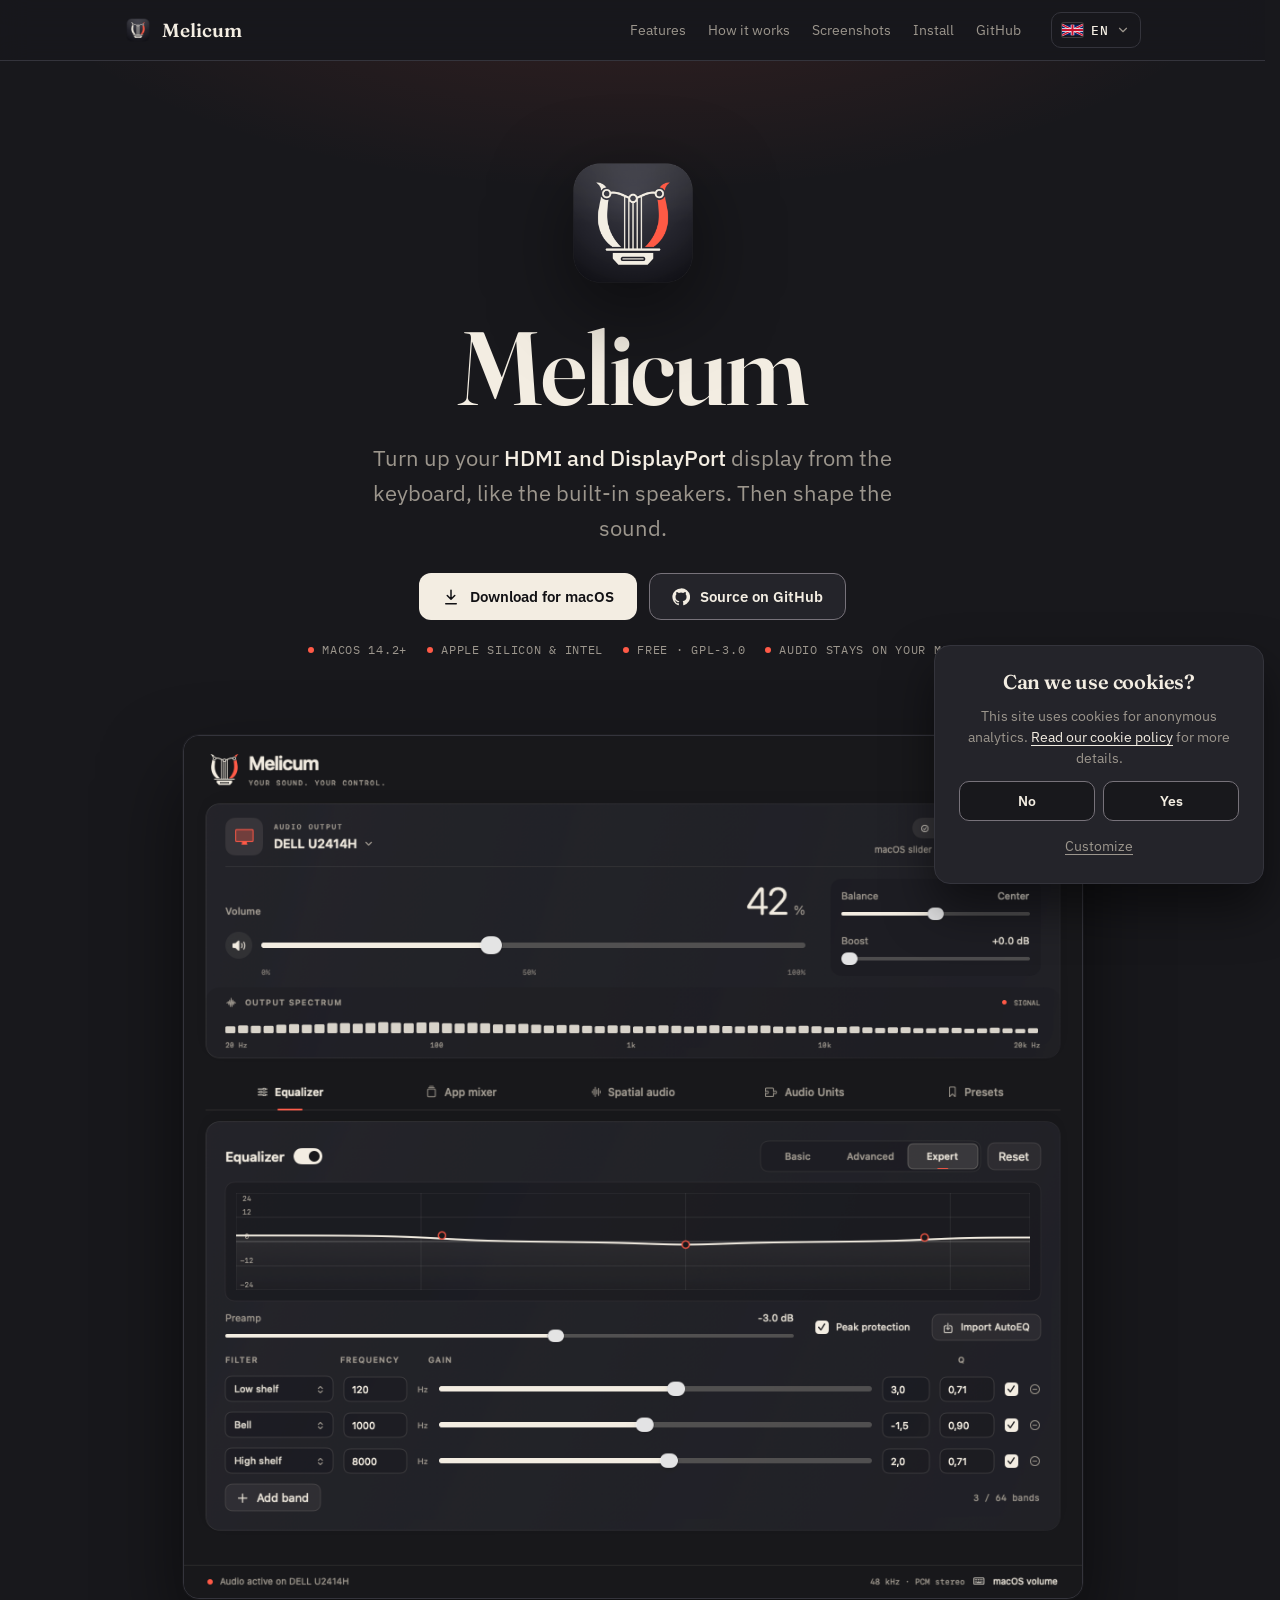
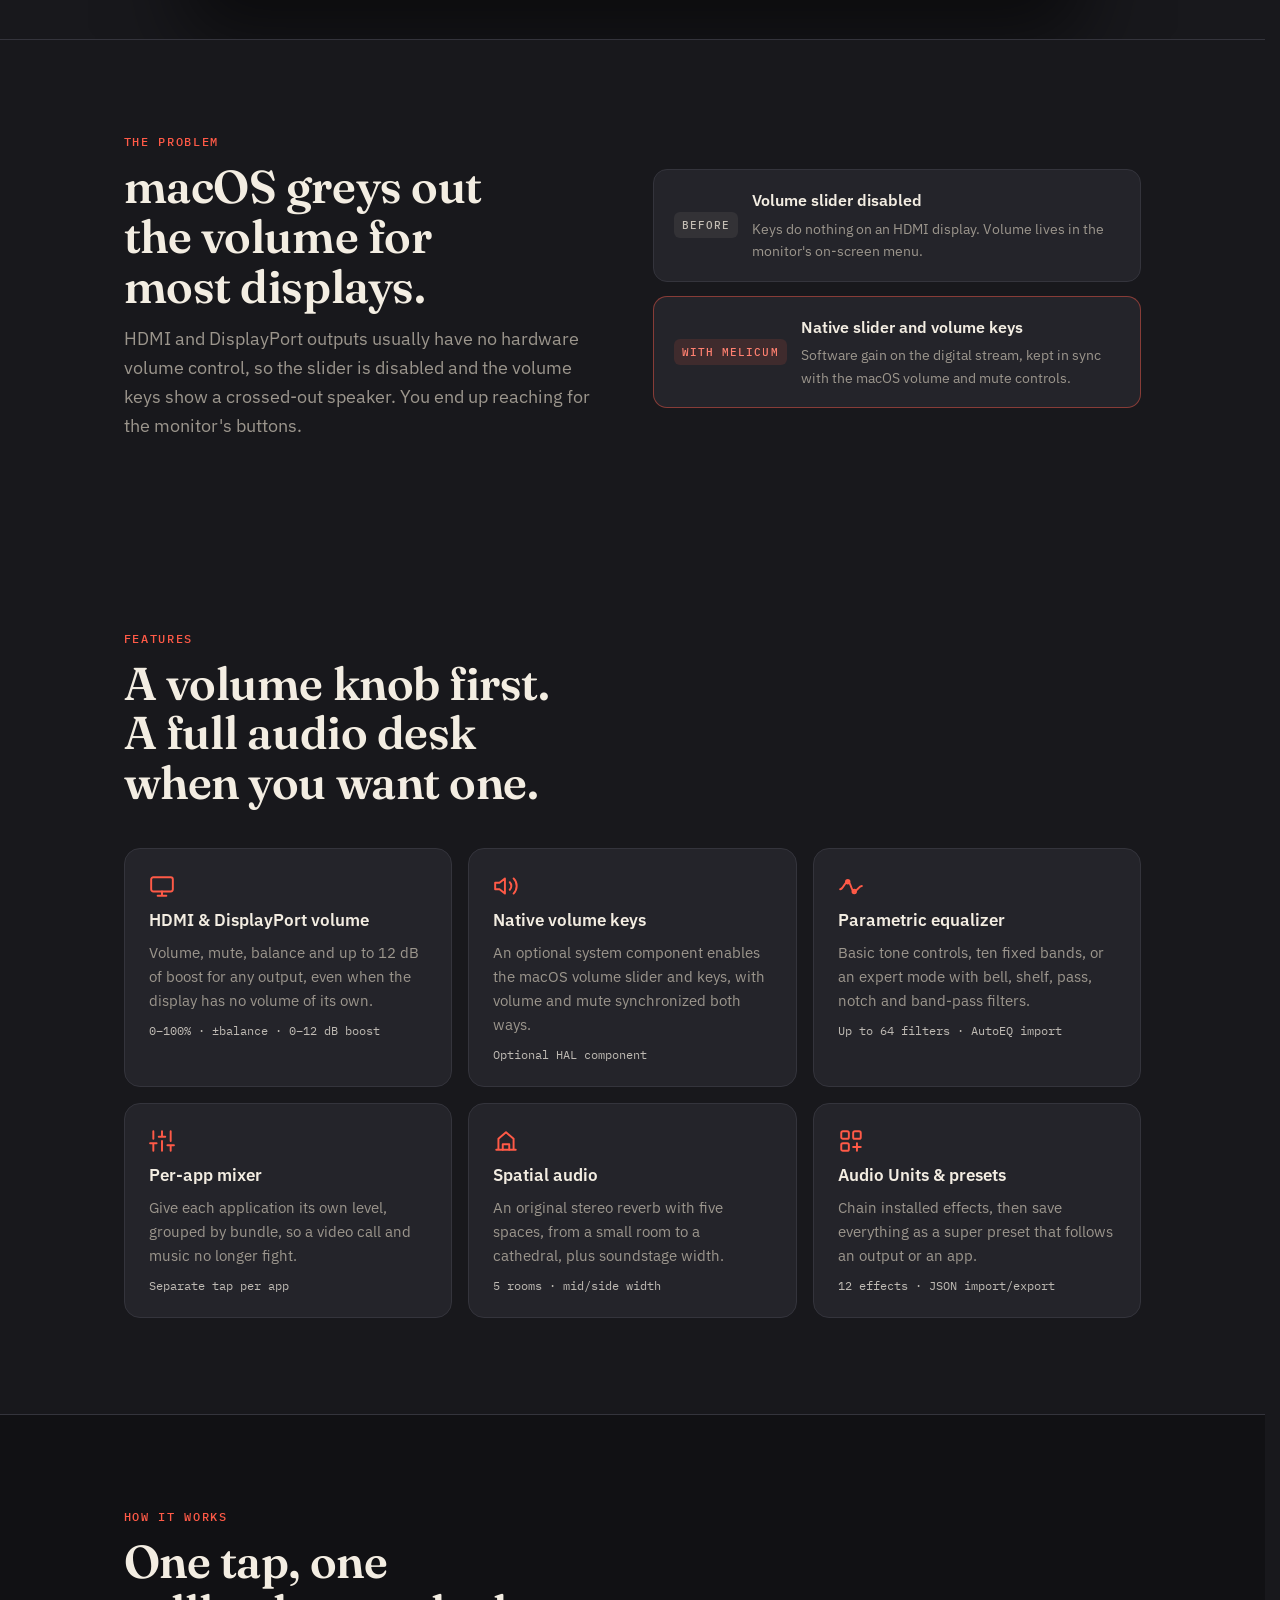
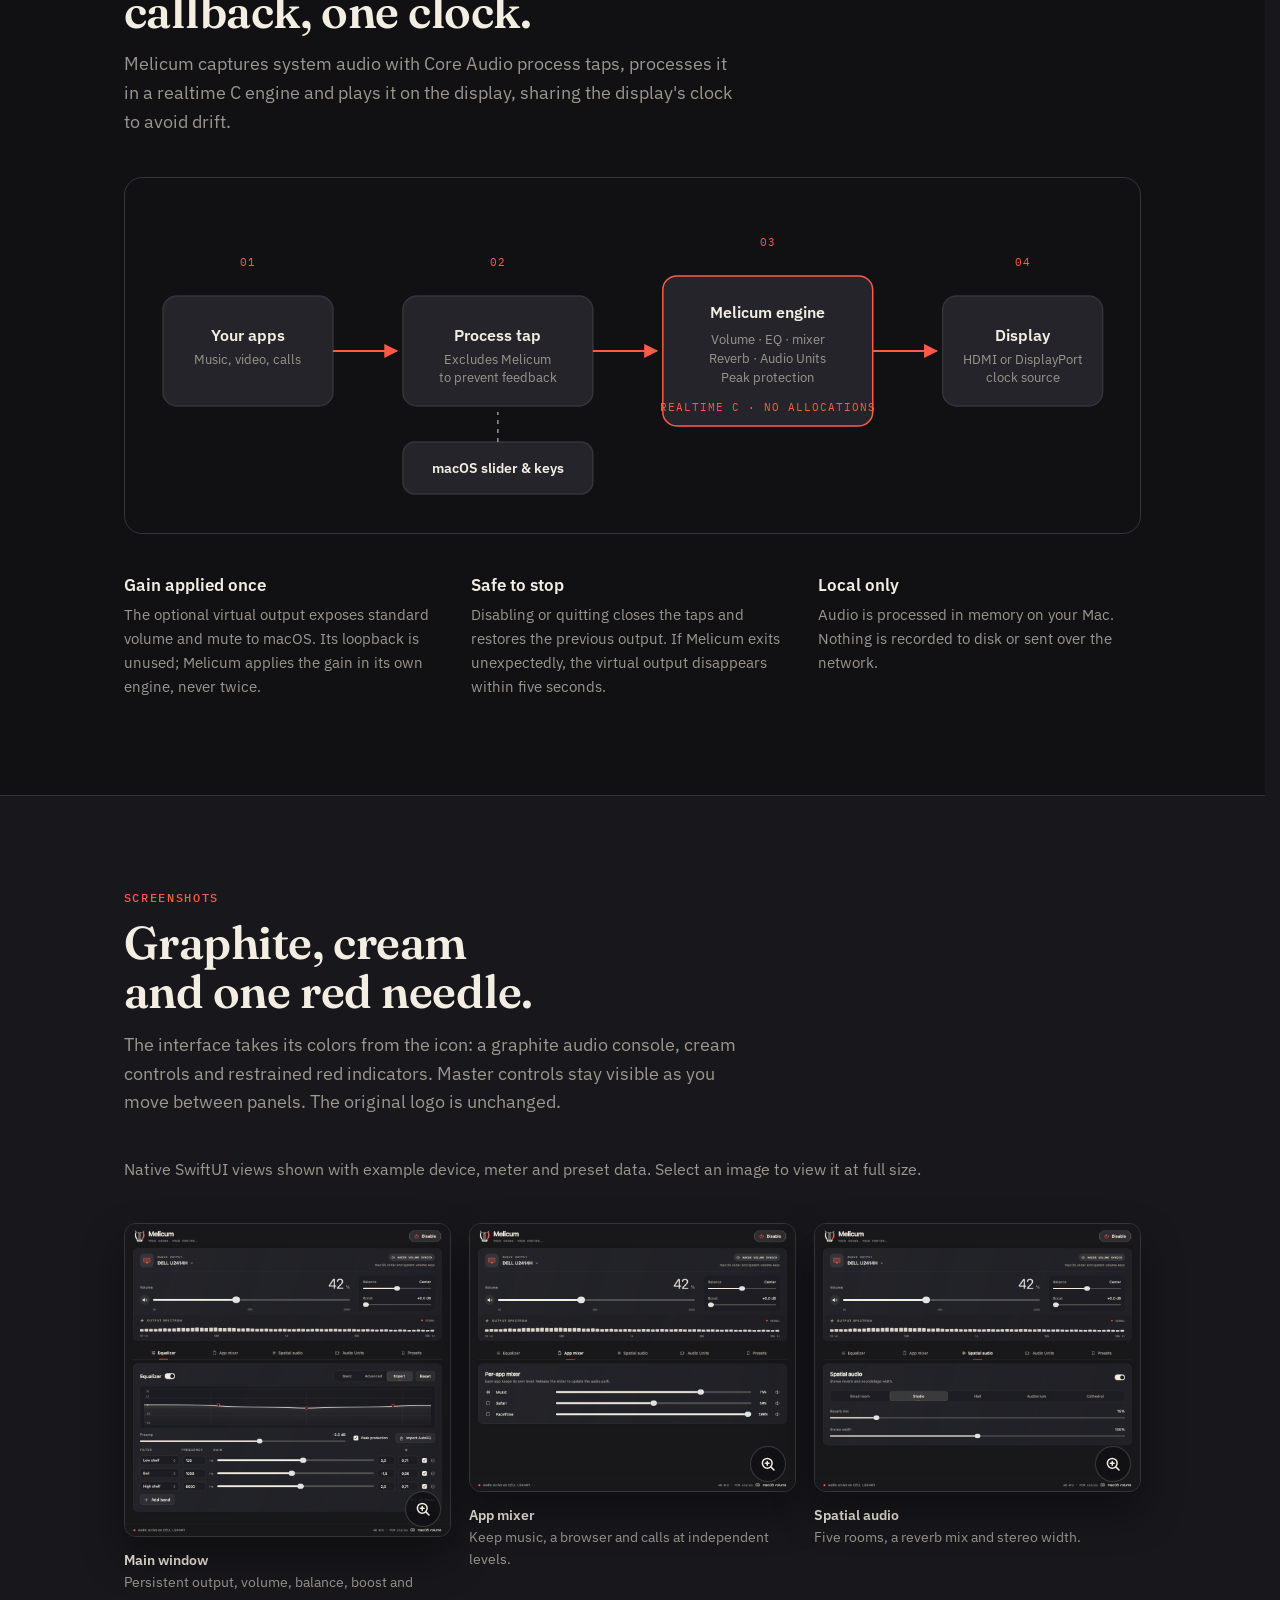
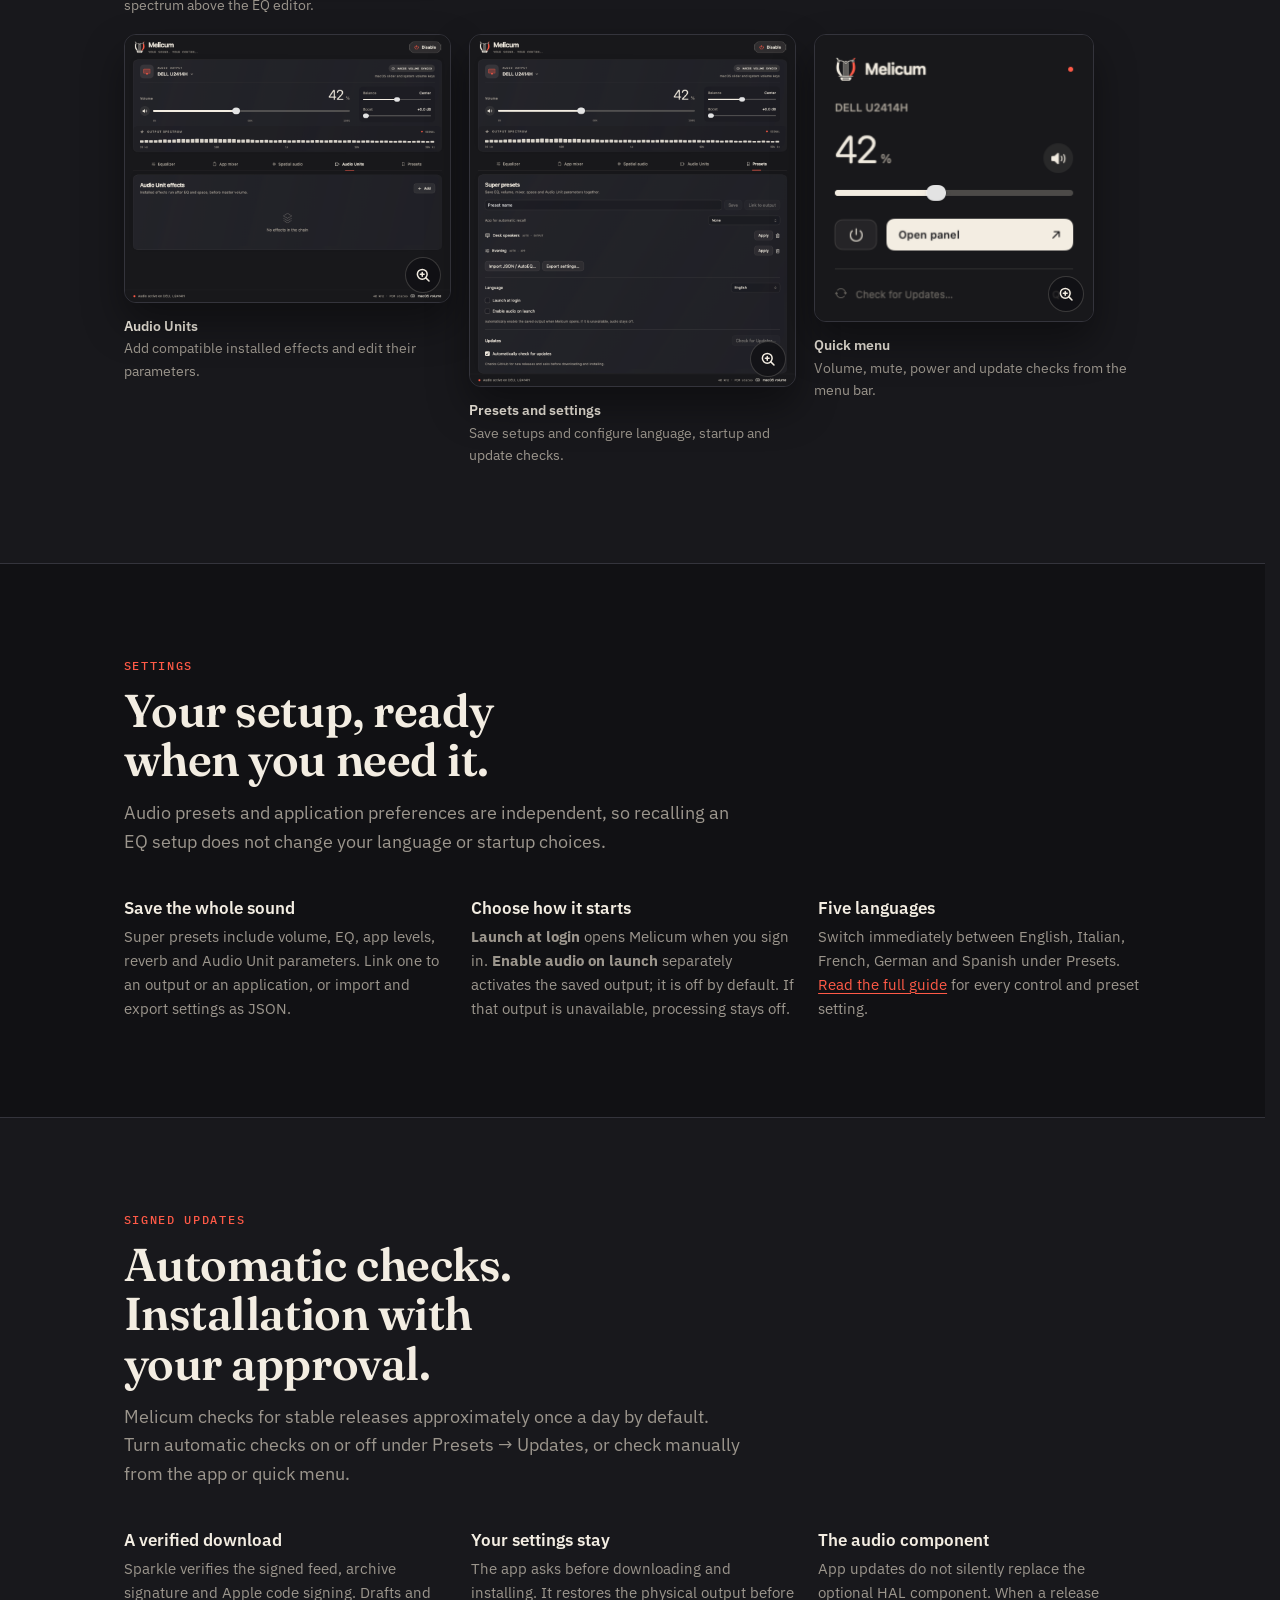
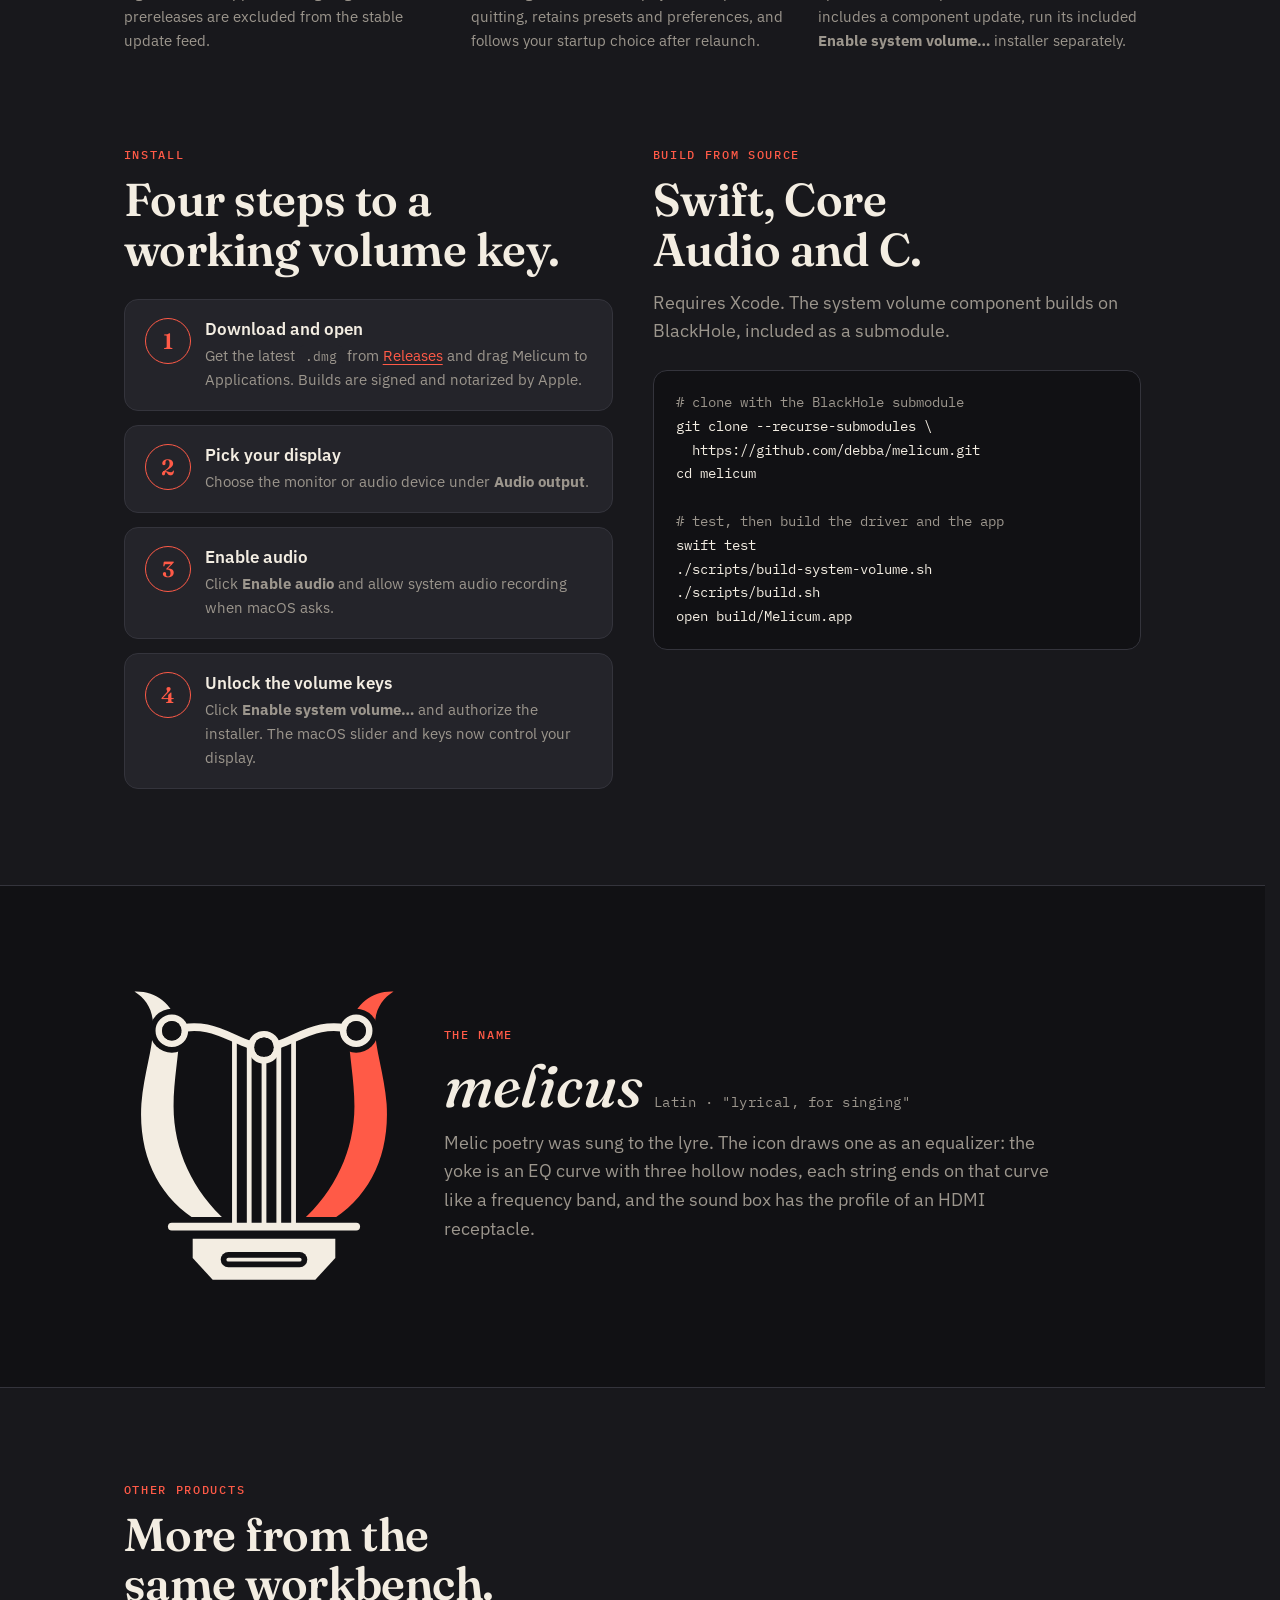
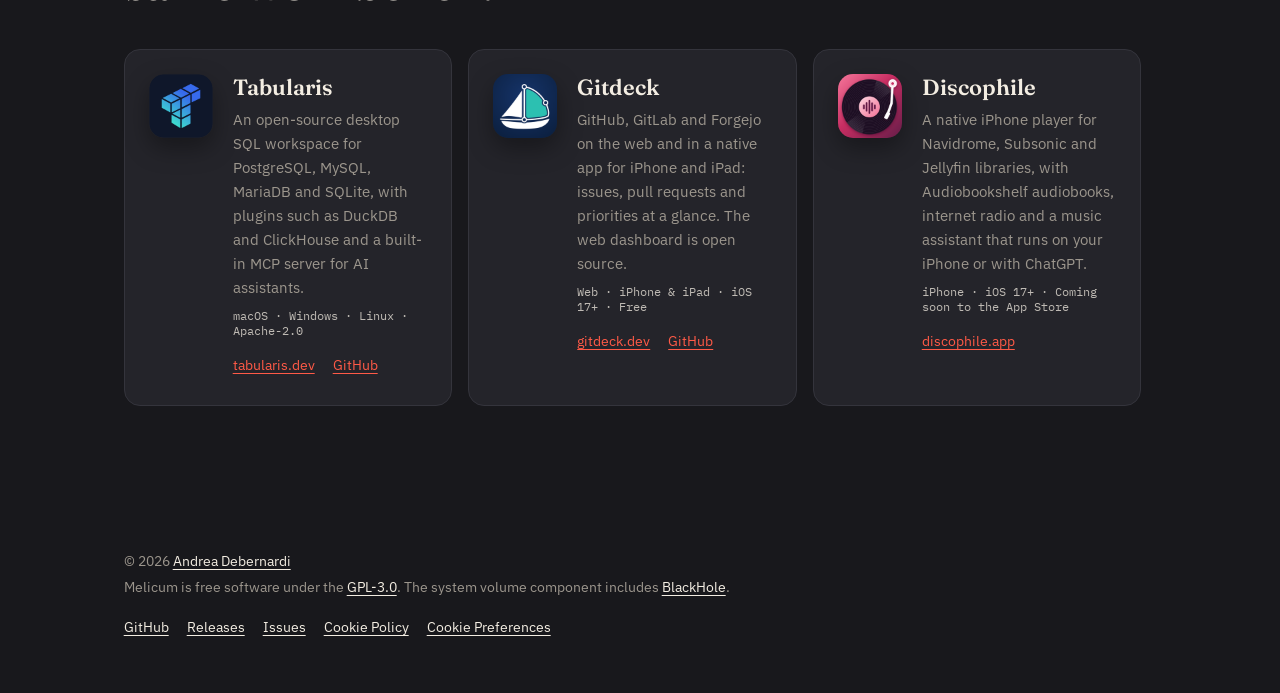
==== commit 7f4ffb1d: "Replace the flag link with a language selector and trim the menu" ====
--- a/docs/index.html
+++ b/docs/index.html
@@ -61,11 +61,14 @@
 <link rel="preconnect" href="https://fonts.gstatic.com" crossorigin>
 <link rel="stylesheet" href="https://fonts.googleapis.com/css2?family=Fraunces:opsz,wght@9..144,500;9..144,600&family=IBM+Plex+Sans:wght@400;500;600&family=IBM+Plex+Mono:wght@400;500&display=swap">
 <link rel="stylesheet" href="site.css">
+<link rel="stylesheet" href="lang.css">
 <link rel="stylesheet" href="consent.css">
 <script>document.documentElement.classList.add("js");</script>
 <script src="consent.js" defer></script>
+<script src="lang.js" defer></script>
 </head>
 <body>
+<svg class="sprite" aria-hidden="true" style="display: none;"><symbol id="flag-en" viewBox="0 0 60 30"><clipPath id="uk-s"><path d="M0 0v30h60V0z"/></clipPath><clipPath id="uk-t"><path d="M30 15h30v15zv15H0zH0V0zV0h30z"/></clipPath><g clip-path="url(#uk-s)"><path d="M0 0v30h60V0z" fill="#012169"/><path d="m0 0 60 30m0-30L0 30" stroke="#FFFFFF" stroke-width="6"/><path d="m0 0 60 30m0-30L0 30" clip-path="url(#uk-t)" stroke="#C8102E" stroke-width="4"/><path d="M30 0v30M0 15h60" stroke="#FFFFFF" stroke-width="10"/><path d="M30 0v30M0 15h60" stroke="#C8102E" stroke-width="6"/></g></symbol><symbol id="flag-it" viewBox="0 0 3 2"><path fill="#009246" d="M0 0h1v2H0z"/><path fill="#FFFFFF" d="M1 0h1v2H1z"/><path fill="#CE2B37" d="M2 0h1v2H2z"/></symbol></svg>
 
 <a class="skip" href="#main">Skip to content</a>
 
@@ -78,16 +81,20 @@
       <svg class="close" viewBox="0 0 24 24" fill="none" stroke="currentColor" stroke-width="1.8" stroke-linecap="round" aria-hidden="true"><path d="m6 6 12 12M18 6 6 18"/></svg>
       <span class="sr-only">Menu</span>
     </button>
-    <ul id="nav-links">
+    <ul class="nav-links" id="nav-links">
       <li><a href="#features">Features</a></li>
       <li><a href="#how">How it works</a></li>
       <li><a href="#screenshots">Screenshots</a></li>
-      <li><a href="#settings">Settings</a></li>
-      <li><a href="#updates">Updates</a></li>
       <li><a href="#install">Install</a></li>
       <li><a href="https://github.com/debba/melicum">GitHub</a></li>
     </ul>
-    <a class="lang" href="it/" hreflang="it" lang="it" title="Leggi in italiano"><svg viewBox="0 0 3 2" aria-hidden="true"><path fill="#009246" d="M0 0h1v2H0z"/><path fill="#FFFFFF" d="M1 0h1v2H1z"/><path fill="#CE2B37" d="M2 0h1v2H2z"/></svg><span class="sr-only">Leggi in </span><span class="name">Italiano</span></a>
+    <details class="lang">
+      <summary><svg class="flag" aria-hidden="true"><use href="#flag-en"/></svg>EN<span class="sr-only">, language: English</span><svg class="chevron" viewBox="0 0 24 24" fill="none" stroke="currentColor" stroke-width="2" stroke-linecap="round" stroke-linejoin="round" aria-hidden="true"><path d="m6 9 6 6 6-6"/></svg></summary>
+      <ul class="lang-menu">
+        <li><a href="./" hreflang="en" lang="en" aria-current="page"><svg class="flag" aria-hidden="true"><use href="#flag-en"/></svg>English<svg class="check" viewBox="0 0 24 24" fill="none" stroke="currentColor" stroke-width="2.2" stroke-linecap="round" stroke-linejoin="round" aria-hidden="true"><path d="m5 12.5 4.5 4.5L19 7.5"/></svg></a></li>
+        <li><a href="it/" hreflang="it" lang="it"><svg class="flag" aria-hidden="true"><use href="#flag-it"/></svg>Italiano<svg class="check" viewBox="0 0 24 24" fill="none" stroke="currentColor" stroke-width="2.2" stroke-linecap="round" stroke-linejoin="round" aria-hidden="true"><path d="m5 12.5 4.5 4.5L19 7.5"/></svg></a></li>
+      </ul>
+    </details>
   </div>
 </nav>
 </header>
--- a/docs/site.css
+++ b/docs/site.css
@@ -33,9 +33,9 @@
 nav .wrap { display: flex; align-items: center; gap: 24px; height: 60px; }
 .brand { display: flex; align-items: center; gap: 10px; color: var(--cream); text-decoration: none; font: 600 19px var(--display); }
 .brand img { width: 28px; height: 28px; }
-nav ul { list-style: none; display: flex; flex-wrap: wrap; gap: 4px 10px; margin: 0 0 0 auto; padding: 0; font-size: 14px; }
-nav ul a { color: var(--muted); text-decoration: none; display: inline-block; padding: 8px 6px; }
-nav ul a:hover { color: var(--cream); }
+nav .nav-links { list-style: none; display: flex; flex-wrap: wrap; gap: 4px 10px; margin: 0 0 0 auto; padding: 0; font-size: 14px; }
+nav .nav-links a { color: var(--muted); text-decoration: none; display: inline-block; padding: 8px 6px; }
+nav .nav-links a:hover { color: var(--cream); }
 .menu-toggle { display: none; margin-left: auto; width: 44px; height: 44px; padding: 0; place-items: center; border: 1px solid var(--line); border-radius: 12px; background: var(--panel); color: var(--cream); cursor: pointer; }
 .menu-toggle svg { grid-area: 1 / 1; width: 22px; height: 22px; }
 .menu-toggle .close, .menu-toggle[aria-expanded="true"] .open { display: none; }
@@ -183,12 +183,12 @@
 }
 /* Compact header: the section links collapse behind a menu button (only when the script runs). */
 @media (max-width: 860px) {
-  .js nav .wrap { height: 56px; }
+  .js nav .wrap { height: 56px; gap: 10px; }
   .js .menu-toggle { display: grid; }
-  .js nav ul { display: none; position: absolute; top: 100%; left: 0; right: 0; flex-direction: column; gap: 0; margin: 0; padding: 4px var(--gutter) 12px; background: var(--bg); border-bottom: 1px solid var(--line); box-shadow: 0 24px 40px rgba(0,0,0,.45); font-size: 17px; }
-  .js nav.open ul { display: flex; animation: drop .18s ease-out; }
-  .js nav ul a { display: block; padding: 13px 0; color: var(--cream); border-bottom: 1px solid var(--line); }
-  .js nav ul li:last-child a { border-bottom: 0; }
+  .js nav .nav-links { display: none; position: absolute; top: 100%; left: 0; right: 0; flex-direction: column; gap: 0; margin: 0; padding: 4px var(--gutter) 12px; background: var(--bg); border-bottom: 1px solid var(--line); box-shadow: 0 24px 40px rgba(0,0,0,.45); font-size: 17px; }
+  .js nav.open .nav-links { display: flex; animation: drop .18s ease-out; }
+  .js nav .nav-links a { display: block; padding: 13px 0; color: var(--cream); border-bottom: 1px solid var(--line); }
+  .js nav .nav-links li:last-child a { border-bottom: 0; }
 }
 @keyframes drop { from { opacity: 0; transform: translateY(-6px); } }
 @media (max-width: 720px) {
@@ -199,7 +199,7 @@
 @media (max-width: 620px) {
   html:not(.js) header { position: static; }
   html:not(.js) nav .wrap { height: auto; flex-wrap: wrap; padding-block: 10px; gap: 6px; }
-  html:not(.js) nav ul { margin-left: -6px; font-size: 15px; }
+  html:not(.js) nav .nav-links { margin-left: -6px; font-size: 15px; }
   .grid, .notes { grid-template-columns: minmax(0, 1fr); }
   section { padding-block: 64px; }
   .head p { font-size: 17px; }
@@ -242,7 +242,7 @@
   html { scroll-behavior: auto; }
   .btn { transition: none; }
   .btn:hover { transform: none; }
-  .js nav.open ul { animation: none; }
+  .js nav.open .nav-links { animation: none; }
   .lb-spinner { animation-duration: 2.4s; }
 }
 @media (prefers-contrast: more) {
@@ -255,15 +255,3 @@
   .steps li::before { border-color: CanvasText; color: CanvasText; }
   .facts li::before { background: CanvasText; }
 }
-
-/* Language switch: the other language's flag and name, top right. */
-.lang { display: inline-flex; align-items: center; gap: 8px; padding: 6px 10px; border: 1px solid var(--line); border-radius: 10px; color: var(--muted); font-size: 14px; text-decoration: none; white-space: nowrap; transition: border-color .15s ease, color .15s ease; }
-.lang:hover { border-color: var(--line-strong); color: var(--cream); }
-.lang svg { width: 21px; height: 14px; flex-shrink: 0; border-radius: 2px; box-shadow: 0 0 0 1px rgba(243,237,226,.18); }
-@media (max-width: 860px) {
-  .js nav .wrap { gap: 10px; }
-  .js .lang { height: 44px; padding-inline: 12px; border-radius: 12px; background: var(--panel); }
-}
-@media (max-width: 400px) {
-  .lang .name { position: absolute; width: 1px; height: 1px; overflow: hidden; clip: rect(0 0 0 0); white-space: nowrap; }
-}
--- a/docs/lang.css
+++ b/docs/lang.css
@@ -0,0 +1,23 @@
+/* Language selector: a native disclosure with the current language's flag and code; the list opens below it. */
+.lang { position: relative; flex-shrink: 0; }
+.lang summary { display: inline-flex; align-items: center; gap: 8px; height: 36px; padding: 0 10px; border: 1px solid var(--line); border-radius: 10px; color: var(--cream); font: 500 13px var(--mono); letter-spacing: .06em; list-style: none; cursor: pointer; user-select: none; -webkit-user-select: none; transition: border-color .15s ease; }
+.lang summary::-webkit-details-marker { display: none; }
+.lang summary:hover, .lang[open] summary { border-color: var(--line-strong); }
+.lang .chevron { width: 14px; height: 14px; color: var(--muted); transition: transform .15s ease; }
+.lang[open] .chevron { transform: rotate(180deg); }
+.flag { width: 21px; height: 14px; flex-shrink: 0; border-radius: 2px; box-shadow: 0 0 0 1px rgba(243,237,226,.18); }
+.lang-menu { position: absolute; top: calc(100% + 8px); right: 0; z-index: 15; display: grid; gap: 2px; min-width: 190px; margin: 0; padding: 6px; list-style: none; border: 1px solid var(--line); border-radius: 12px; background: var(--panel); box-shadow: 0 16px 40px rgba(0,0,0,.45); }
+.lang-menu a { display: flex; align-items: center; gap: 12px; min-height: 44px; padding: 0 12px; border-radius: 8px; color: var(--cream); font: 15px var(--body); text-decoration: none; }
+.lang-menu a:hover { background: var(--bg); }
+.lang-menu .check { width: 16px; height: 16px; margin-left: auto; color: var(--red); }
+.lang-menu a:not([aria-current]) .check { visibility: hidden; }
+@media (max-width: 860px) {
+  .js .lang summary { height: 44px; padding-inline: 12px; border-radius: 12px; background: var(--panel); }
+}
+@media (prefers-reduced-motion: reduce) {
+  .lang .chevron { transition: none; }
+}
+@media (forced-colors: active) {
+  .lang summary, .lang-menu { border: 1px solid CanvasText; }
+  .lang-menu a[aria-current] { outline: 1px solid CanvasText; }
+}
